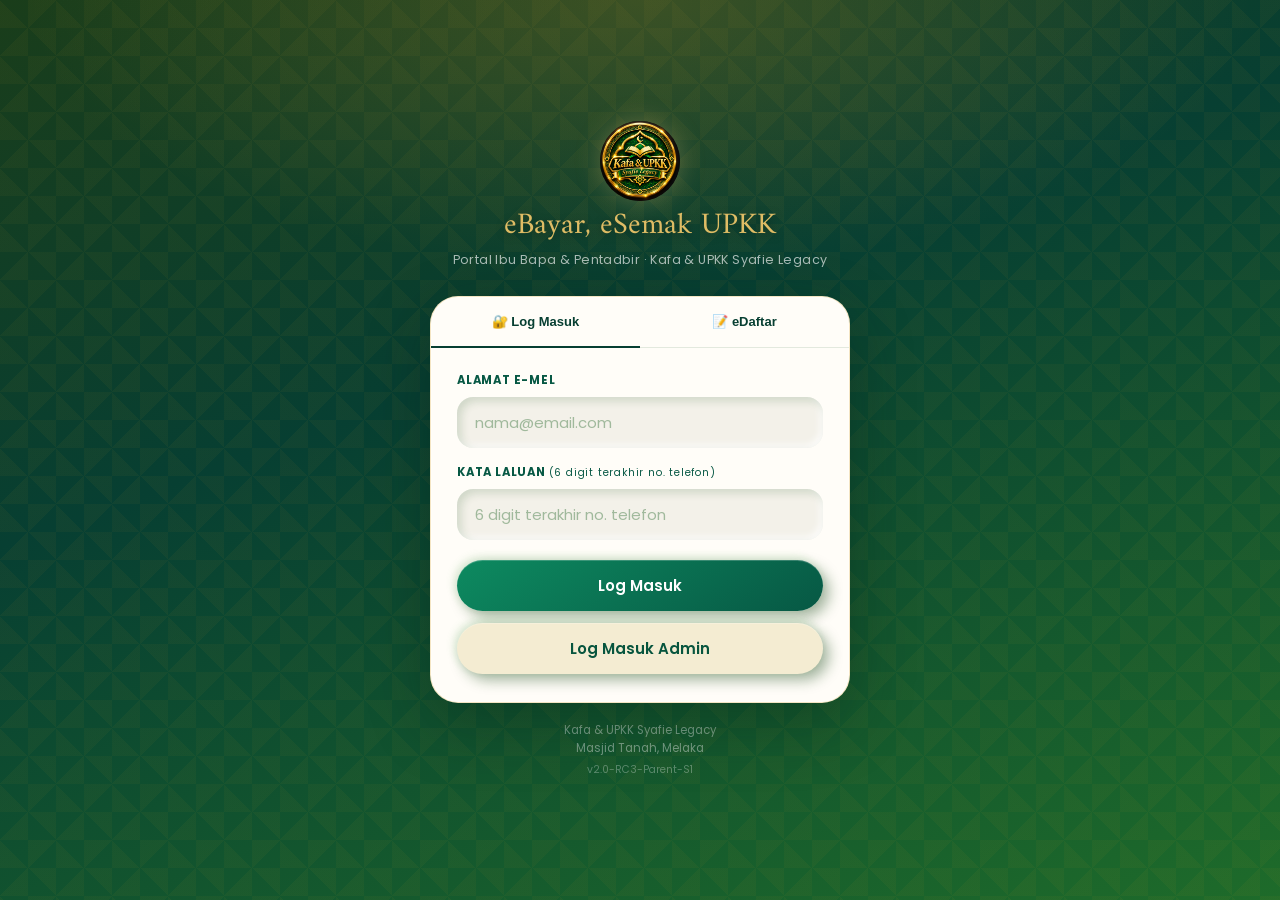
==== index.html @ 57818ea0 "fix(parent): show 2027 session option only for PIN-verified approved child Preserve re-auth after re" ====
<!DOCTYPE html>
<html lang="ms">
<head>
  <meta charset="UTF-8">
  <script>if(new URLSearchParams(location.search).get('v2')==='1'){location.replace('./v2-portal.html');}</script>
  <meta name="viewport" content="width=device-width, initial-scale=1.0, maximum-scale=1.0, user-scalable=no">
  <meta name="theme-color" content="#064E3B">
  <meta name="apple-mobile-web-app-title" content="UPKK SL">
  <meta name="apple-mobile-web-app-capable" content="yes">
  <meta name="apple-mobile-web-app-status-bar-style" content="black-translucent">
  <meta name="description" content="Sistem eBayar, eSemak UPKK — Kelas Bahasa Arab Kafa &amp; UPKK Syafie Legacy, Masjid Tanah, Melaka">
  <title>Kafa &amp; UPKK Syafie Legacy</title>
  <link rel="manifest" href="manifest.json">
  <!-- Native Admin 2027 integration staged CLOSED: config enabled=false; Legacy login unchanged. -->
  <script defer src="./admin-2027-config.js?v=20261116-g23-r2"></script>
  <script defer src="./admin-2027.js?v=20261117-admin-d6-1"></script>
  <!-- Parent Native 2027 staged CLOSED until versioned pilot GAS is verified. -->
  <script defer src="./parent-2027-config.js"></script>
  <script defer src="./parent-2027.js"></script>
  <script defer src="./parent-existing-2027-config.js?v=20261114-parent-v2"></script>
  <script defer src="./parent-existing-2027.js?v=20261117-parent-s1"></script>
  <link rel="preconnect" href="https://fonts.googleapis.com">
  <link rel="preconnect" href="https://fonts.gstatic.com" crossorigin>
  <link href="https://fonts.googleapis.com/css2?family=Amiri:ital,wght@0,400;0,700;1,400&family=Poppins:wght@300;400;500;600;700&display=swap" rel="stylesheet">

  <style>
    *, *::before, *::after { margin:0; padding:0; box-sizing:border-box; }

    :root {
      --g900: #1B5E20;
      --g800: #2E7D32;
      --g600: #43A047;
      --g400: #66BB6A;
      --g100: #C8E6C9;
      --g50 : #E8F5E9;
      --gd  : #F9A825;   /* gold */
      --gd2 : #F57F17;
      --gd3 : #FFD54F;
      --gd4 : #FFFDE7;
      --bg  : #e4ede4;
      --surf: #EEF6EE;
      --sd  : rgba(27,80,27,0.22);
      --sl  : rgba(255,255,255,0.85);
      --fa  : 'Amiri', serif;
      --fb  : 'Poppins', sans-serif;
    }

    body {
      font-family: var(--fb);
      background: var(--bg);
      color: var(--g900);
      min-height: 100vh;
      overflow-x: hidden;
      -webkit-font-smoothing: antialiased;
    }

    /* ═══════ PAGES ═══════ */
    .page { display:none; min-height:100vh; }
    .page.active { display:block; }

    /* ═══════ LOADING OVERLAY ═══════ */
    #loading {
      display:none; position:fixed; inset:0;
      background:rgba(238,246,238,0.88); backdrop-filter:blur(6px);
      z-index:300; align-items:center; justify-content:center;
      flex-direction:column; gap:16px;
    }
    #loading.show { display:flex; }
    .spin-ring {
      width:52px; height:52px;
      border:4px solid var(--g100); border-top-color:var(--g600);
      border-radius:50%; animation:spin .8s linear infinite;
    }
    @keyframes spin { to { transform:rotate(360deg); } }
    .spin-txt { font-size:14px; color:var(--g800); font-weight:500; }

    /* ═══════ TOAST ═══════ */
    #toast {
      position:fixed; bottom:28px; left:50%;
      transform:translateX(-50%) translateY(120px);
      background:var(--g900); color:#fff;
      padding:13px 24px; border-radius:50px;
      font-size:14px; font-weight:500;
      z-index:400; white-space:nowrap;
      max-width:90vw; text-align:center;
      transition:transform .35s cubic-bezier(.34,1.56,.64,1);
      box-shadow:0 8px 24px rgba(0,0,0,.25);
    }
    #toast.show { transform:translateX(-50%) translateY(0); }
    #toast.err  { background:#B71C1C; }
    #toast.ok   { background:#2E7D32; }

    /* ═══════ UPDATE PROMPT ═══════ */
    #update-prompt {
      position:fixed; right:16px; bottom:18px; width:min(360px, calc(100vw - 32px));
      background:#fff; color:var(--g900); border:1px solid rgba(27,94,32,.14);
      border-radius:16px; padding:16px; z-index:450;
      box-shadow:0 16px 40px rgba(0,0,0,.18);
      transform:translateY(24px); opacity:0; pointer-events:none;
      transition:opacity .22s ease, transform .22s ease;
    }
    #update-prompt.show { transform:translateY(0); opacity:1; pointer-events:auto; }
    .upd-title { font-size:15px; font-weight:800; margin-bottom:5px; }
    .upd-msg { font-size:12.5px; line-height:1.55; color:rgba(27,94,32,.7); }
    .upd-actions { display:flex; justify-content:flex-end; gap:8px; margin-top:13px; }
    .upd-btn {
      border:0; border-radius:999px; padding:9px 14px;
      font-family:var(--fb); font-size:12.5px; font-weight:700; cursor:pointer;
    }
    .upd-btn.primary { background:var(--g800); color:#fff; }
    .upd-btn.secondary { background:var(--g50); color:var(--g800); }
    .app-version { display:inline-block; margin-top:4px; font-size:10.5px; opacity:.72; }
    .adm-version { color:rgba(255,255,255,.58); font-size:10.5px; font-weight:600; }
    @media(max-width:420px){
      #update-prompt { left:12px; right:12px; bottom:12px; width:auto; }
      .upd-actions { flex-direction:column-reverse; }
      .upd-btn { width:100%; }
    }

    /* ═══════ SHARED COMPONENTS ═══════ */
    .clay {
      background:var(--surf);
      border-radius:24px;
      box-shadow:8px 8px 18px var(--sd), -5px -5px 12px var(--sl);
    }

    .btn {
      display:inline-flex; align-items:center; justify-content:center; gap:8px;
      padding:14px 26px; border:none; border-radius:50px;
      font-family:var(--fb); font-size:15px; font-weight:600;
      cursor:pointer; transition:all .2s; text-decoration:none;
      -webkit-tap-highlight-color:transparent;
    }
    .btn:disabled { opacity:.6; cursor:not-allowed; }

    .btn-green {
      width:100%;
      background:linear-gradient(145deg, var(--g600), var(--g800));
      color:#fff;
      box-shadow:6px 6px 14px rgba(20,70,20,.4), -3px -3px 8px rgba(90,170,90,.2),
                 inset 0 1px 0 rgba(255,255,255,.2);
      margin-top:4px;
    }
    .btn-green:hover:not(:disabled) {
      background:linear-gradient(145deg, var(--g400), var(--g600));
      box-shadow:8px 8px 20px rgba(20,70,20,.4), -3px -3px 10px rgba(90,170,90,.3);
    }
    .btn-green:active:not(:disabled) {
      box-shadow:3px 3px 8px rgba(20,70,20,.4), inset 2px 2px 5px rgba(0,0,0,.15);
    }

    .btn-cancel {
      background:var(--bg); color:var(--g800); border:none;
      border-radius:50px; padding:14px 20px;
      font-family:var(--fb); font-size:14px; font-weight:600;
      cursor:pointer;
      box-shadow:5px 5px 10px var(--sd), -3px -3px 7px var(--sl);
    }

    .form-lbl {
      display:block; font-size:11.5px; font-weight:700;
      color:var(--g800); margin-bottom:8px;
      letter-spacing:.8px; text-transform:uppercase;
    }
    .form-inp {
      width:100%; padding:14px 18px; border:none; border-radius:16px;
      background:var(--bg); font-family:var(--fb); font-size:15px;
      color:var(--g900); outline:none; transition:box-shadow .2s;
      box-shadow:inset 4px 4px 9px rgba(27,80,27,.16),
                 inset -3px -3px 7px rgba(255,255,255,.8);
    }
    .form-inp:focus {
      box-shadow:inset 4px 4px 9px rgba(27,80,27,.2),
                 inset -3px -3px 7px rgba(255,255,255,.9),
                 0 0 0 3px rgba(67,160,71,.25);
    }
    .form-inp::placeholder { color:rgba(27,94,32,.38); }

    .form-sel {
      width:100%; padding:14px 48px 14px 18px; border:none; border-radius:16px;
      background:var(--bg); font-family:var(--fb); font-size:15px;
      color:var(--g900); outline:none; cursor:pointer; appearance:none;
      box-shadow:inset 4px 4px 9px rgba(27,80,27,.16),
                 inset -3px -3px 7px rgba(255,255,255,.8);
      background-image:url("data:image/svg+xml,%3Csvg xmlns='http://www.w3.org/2000/svg' width='20' height='20' viewBox='0 0 24 24' fill='none' stroke='%232E7D32' stroke-width='2.5'%3E%3Cpath d='M6 9l6 6 6-6'/%3E%3C/svg%3E");
      background-repeat:no-repeat; background-position:right 16px center;
    }

    .form-hint { font-size:11px; color:rgba(27,94,32,.5); margin-top:5px; padding-left:4px; }

    .err-box {
      background:#FFEBEE; color:#B71C1C; border-radius:12px;
      padding:11px 15px; font-size:13px; margin-top:10px;
      border-left:4px solid #EF9A9A; display:none;
    }
    .err-box.show { display:block; }
    .ok-box {
      background:#E8F5E9; color:var(--g900); border-radius:12px;
      padding:11px 15px; font-size:13px; margin-top:10px;
      border-left:4px solid var(--g400); display:none;
    }
    .ok-box.show { display:block; }

    .mini-spin {
      display:inline-block; width:16px; height:16px;
      border:2px solid rgba(255,255,255,.4); border-top-color:#fff;
      border-radius:50%; animation:spin .8s linear infinite;
    }

    .num-roll {
      display:inline-block;
      min-width:1ch;
      font-variant-numeric: tabular-nums;
      transition:transform .18s ease, opacity .18s ease;
    }
    .num-roll.is-rolling {
      transform:translateY(-1px) scale(1.035);
    }

    @media (prefers-reduced-motion: reduce) {
      .num-roll { transition:none; }
      .num-roll.is-rolling { transform:none; }
    }

    /* ═══════ LOGIN ═══════ */
    #page-login {
      background:linear-gradient(160deg, #1a3d1a 0%, var(--g900) 40%, #1e6b2a 100%);
      display:flex; flex-direction:column; align-items:center;
      justify-content:center; min-height:100vh; padding:24px 20px;
      position:relative; overflow:hidden;
    }

    /* Islamic geometric overlay */
    #page-login::before {
      content:''; position:absolute; inset:0; pointer-events:none;
      background-image:
        repeating-conic-gradient(from 0deg at 50% 50%,
          rgba(249,168,37,.04) 0deg 45deg, transparent 45deg 90deg);
      background-size:56px 56px;
    }
    #page-login::after {
      content:''; position:absolute; inset:0; pointer-events:none;
      background:radial-gradient(ellipse 80% 50% at 50% 0%,
        rgba(249,168,37,.18) 0%, transparent 60%);
    }

    .login-wrap { position:relative; z-index:1; width:100%; max-width:420px; }

    .login-head { text-align:center; margin-bottom:26px; }

    .star-svg { width:88px; height:88px; margin:0 auto 14px;
      filter:drop-shadow(0 4px 14px rgba(249,168,37,.55)); display:block; }

    .login-title {
      font-family:var(--fa); font-size:30px; color:var(--gd3);
      text-shadow:0 2px 10px rgba(0,0,0,.35); line-height:1.2;
    }
    .login-sub {
      font-size:12.5px; color:rgba(255,255,255,.65);
      margin-top:6px; letter-spacing:.4px;
    }

    .login-card {
      background:var(--surf); border-radius:28px; padding:0 0 28px;
      box-shadow:0 24px 64px rgba(0,0,0,.32), 0 8px 20px rgba(0,0,0,.18),
                 inset 0 1px 0 rgba(255,255,255,.6);
      overflow:hidden;
    }
    /* Tab bar dalam login card */
    .lc-tabs {
      display:flex; border-bottom:1.5px solid rgba(27,94,32,.12);
    }
    .lc-tab {
      flex:1; padding:17px 0; text-align:center; font-size:13px; font-weight:600;
      color:var(--g500); cursor:pointer; background:transparent; border:none;
      border-bottom:2.5px solid transparent; margin-bottom:-1.5px;
      transition:color .18s, border-color .18s;
    }
    .lc-tab.active { color:var(--g900); border-bottom-color:var(--g700); }
    .lc-pane { display:none; padding:24px 26px 0; }
    .lc-pane.active { display:block; }
    /* eDaftar content */
    .edaftar-ttl {
      font-size:15px; font-weight:700; color:var(--g900);
      text-align:center; margin-bottom:18px; line-height:1.4;
    }
    .btn-edaftar {
      display:block; padding:15px 22px; border-radius:14px; font-size:14px;
      font-weight:700; color:#fff; text-decoration:none; text-align:center;
      background:linear-gradient(135deg, #2e7d32, #1b5e20);
      box-shadow:0 4px 16px rgba(0,0,0,.25), inset 0 1px 0 rgba(255,255,255,.15);
      transition:opacity .15s, transform .1s;
    }
    .btn-edaftar:active { opacity:.85; transform:scale(.97); }
    .edaftar-warn {
      margin-top:14px; font-size:11.5px; line-height:1.6;
      color:#e65100; background:rgba(255,152,0,.07);
      border:1px solid rgba(255,152,0,.22); border-radius:10px;
      padding:10px 13px;
    }
    .fg { margin-bottom:16px; }

    .login-foot {
      text-align:center; color:rgba(255,255,255,.42);
      font-size:11.5px; margin-top:18px; line-height:1.6;
    }

    /* ═══════ DASHBOARD ═══════ */
    #page-dashboard { background:var(--bg); }

    .dash-hdr {
      background:linear-gradient(140deg, #123f22, var(--g900) 62%, #276749);
      padding:14px 16px 24px; position:relative; overflow:hidden;
      border-radius:0 0 22px 22px;
      box-shadow:0 12px 28px rgba(27,94,32,.16);
    }
    .dash-hdr::before {
      content:''; position:absolute; inset:0; pointer-events:none;
      background-image:repeating-conic-gradient(from 0deg at 50% 50%,
        rgba(249,168,37,.04) 0deg 45deg, transparent 45deg 90deg);
      background-size:50px 50px;
    }
    .dash-hdr::after {
      content:''; position:absolute; inset:0; pointer-events:none;
      background:radial-gradient(ellipse 80% 40% at 50% 0%,
        rgba(249,168,37,.14) 0%, transparent 65%);
    }

    .hdr-top {
      position:relative; z-index:1;
      display:flex; align-items:center; justify-content:space-between;
      margin-bottom:12px;
    }
    .hdr-brand { display:flex; align-items:center; gap:10px; }
    .hdr-logo { width:42px; height:42px; border-radius:50%; object-fit:cover; flex-shrink:0; }
    .hdr-title {
      font-family:var(--fa); font-size:18px; color:var(--gd3);
      text-shadow:0 2px 6px rgba(0,0,0,.2); line-height:1;
    }
    .btn-out {
      background:rgba(255,255,255,.14); color:#fff;
      border:1px solid rgba(255,255,255,.28); border-radius:999px;
      padding:8px 14px; font-size:12px; cursor:pointer;
      font-family:var(--fb); font-weight:500;
      backdrop-filter:blur(8px); transition:background .2s;
    }
    .btn-out:hover { background:rgba(255,255,255,.24); }
    .btn-refresh {
      display:flex; align-items:center; gap:6px;
      background:#e8f5e9; color:#2e7d32; border:1px solid #a5d6a7;
      border-radius:50px; padding:7px 16px; font-size:13px;
      cursor:pointer; font-family:var(--fb); font-weight:500;
      transition:background .2s; margin-left:auto;
    }
    .btn-refresh:hover { background:#c8e6c9; }
    .btn-refresh.loading { opacity:.6; pointer-events:none; }

    .hdr-welcome { position:relative; z-index:1; }
    .hdr-greet { font-size:12px; color:rgba(255,255,255,.72); margin-bottom:2px; }
    .hdr-name { font-family:var(--fb); font-size:20px; color:#fff; font-weight:700; line-height:1.25; white-space:normal; word-break:break-word; overflow:visible; }

    .dash-body { padding:14px 14px 34px; max-width:580px; margin-left:auto; margin-right:auto; }

    /* Anak selector */
    .anak-selector { display:none; gap:8px; overflow-x:auto; padding:12px 15px 4px;
      scrollbar-width:none; }
    .anak-selector::-webkit-scrollbar { display:none; }
    .anak-pill { flex-shrink:0; padding:8px 18px; border-radius:20px; font-size:12.5px;
      font-weight:600; background:rgba(27,94,32,.08); color:var(--g800); cursor:pointer;
      border:1.5px solid rgba(27,94,32,.15); transition:.15s; white-space:nowrap; }
    .anak-pill.active { background:var(--g800); color:#fff; border-color:var(--g800); }
    .anak-pill small {
      display:block; margin-top:2px; font-size:9.5px; font-weight:700;
      color:rgba(27,94,32,.55);
    }
    .anak-pill.active small { color:rgba(255,255,255,.75); }

    /* Student card */
    .stu-card {
      display:flex; align-items:center; gap:13px;
      padding:14px 16px; margin-bottom:12px;
      height:auto !important; min-height:auto !important;
      background:#F8FCF8; border-radius:16px;
      border:1px solid rgba(27,94,32,.1);
      box-shadow:0 8px 20px rgba(27,94,32,.09);
    }
    .stu-av {
      width:44px; height:44px; flex-shrink:0; border-radius:14px;
      background:#E8F5E9;
      display:flex; align-items:center; justify-content:center;
      overflow:hidden;
      box-shadow:none;
    }
    .stu-lbl { font-size:10.5px; font-weight:700; color:var(--g600);
      letter-spacing:.7px; text-transform:uppercase; margin-bottom:2px; }
    .stu-name { font-size:15px; font-weight:800; color:var(--g900); line-height:1.35; }
    .stu-sub { font-size:12px; color:rgba(27,94,32,.55); margin-top:2px; }
    .stu-date {
      display:inline-flex; align-items:center; gap:5px;
      margin-top:7px; padding:5px 9px; border-radius:999px;
      background:#E8F5E9; color:var(--g800);
      font-size:11px; font-weight:700;
    }

    /* Action buttons */
    .act-row { display:grid; grid-template-columns:1fr 1fr; gap:10px; margin-bottom:12px; }
    .act-btn {
      background:#fff; border:1px solid rgba(27,94,32,.1); border-radius:14px;
      min-height:72px; padding:12px 10px; cursor:pointer; font-family:var(--fb);
      display:grid; grid-template-columns:auto 1fr; grid-template-rows:auto auto;
      align-items:center; column-gap:9px; row-gap:1px; text-align:left;
      box-shadow:0 8px 18px rgba(27,94,32,.08);
      transition:all .2s; text-decoration:none;
      -webkit-tap-highlight-color:transparent;
    }
    .act-btn:active { transform:scale(.98); box-shadow:0 4px 12px rgba(27,94,32,.08); }
    .act-btn.gold { background:#FFFBEA; border-color:rgba(249,168,37,.28); }
    .act-btn.gre  { background:#F3FBF4; border-color:rgba(67,160,71,.2); }
    .act-ico {
      grid-row:1/3; width:34px; height:34px; border-radius:12px;
      display:flex; align-items:center; justify-content:center;
      background:rgba(27,94,32,.08); font-size:18px;
    }
    .act-lbl { font-size:13px; font-weight:800; color:var(--g900); line-height:1.2; }
    .act-desc { font-size:10.5px; color:rgba(27,94,32,.55); line-height:1.25; }

    .dash-summary {
      display:grid; grid-template-columns:repeat(3,1fr); gap:8px;
      margin:0 0 14px;
    }
    .sum-pill {
      background:#fff; border:1px solid rgba(27,94,32,.1); border-radius:14px;
      padding:10px 8px; text-align:center; box-shadow:0 6px 14px rgba(27,94,32,.06);
    }
    .sum-val { font-size:17px; font-weight:900; color:var(--g900); line-height:1; }
    .sum-lbl { margin-top:4px; font-size:10px; font-weight:700; color:rgba(27,94,32,.55); text-transform:uppercase; letter-spacing:.3px; }

    /* Section title */
    .sec-ttl {
      font-size:13px; font-weight:700; color:var(--g800);
      letter-spacing:.5px; text-transform:uppercase;
      margin-bottom:13px; padding-left:2px;
      display:flex; align-items:center; gap:8px;
    }
    .sec-ttl::before {
      content:''; display:block; width:4px; height:18px;
      background:linear-gradient(to bottom, var(--gd), var(--gd2)); border-radius:2px;
    }

    /* Yuran grid */
    .yg { display:grid; grid-template-columns:repeat(3,1fr); gap:9px; margin-bottom:14px; }
    @media(min-width:380px){ .yg { grid-template-columns:repeat(4,1fr); } }

    .yc {
      background:#fff; border-radius:14px; padding:10px 6px;
      text-align:center; cursor:pointer; transition:all .2s;
      border:1px solid rgba(27,94,32,.09);
      box-shadow:0 6px 14px rgba(27,94,32,.07);
      -webkit-tap-highlight-color:transparent;
    }
    .yc:active { transform:scale(.98); box-shadow:0 3px 10px rgba(27,94,32,.08); }
    .yc.ok  { border-top:3px solid var(--g400); }
    .yc.tgu { border-top:3px solid var(--gd); }
    .yc.blm { border-top:3px solid #B0BEC5; }

    .ym { font-size:11px; font-weight:700; color:var(--g800); margin-bottom:6px; }

    .ybadge {
      display:inline-block; padding:2.5px 7px; border-radius:20px;
      font-size:8.5px; font-weight:800; letter-spacing:.4px;
    }
    .b-ok  { background:linear-gradient(135deg,var(--g600),var(--g900)); color:#fff; }
    .b-tgu { background:linear-gradient(135deg,#FFB300,#E65100); color:#fff; }
    .b-blm { background:linear-gradient(135deg,#90A4AE,#546E7A); color:#fff; }
    .b-na  { background:linear-gradient(135deg,#BDBDBD,#9E9E9E); color:#fff; }
    .yc.na { border-top:3px solid #E0E0E0; opacity:0.45; cursor:default; pointer-events:none; }

    .yamnt { font-size:11.5px; font-weight:700; color:var(--g800); margin-top:5px; }

    /* Info banner */
    .info-band {
      background:#FFFBEA; border-radius:14px; padding:12px 14px;
      border-left:4px solid var(--gd); margin-bottom:16px;
      font-size:12.5px; color:#5D4037; line-height:1.5;
    }

    /* Legend */
    .legend { display:flex; gap:14px; flex-wrap:wrap; margin-bottom:22px; }
    .leg-item { display:flex; align-items:center; gap:6px; font-size:11.5px; color:var(--g800); }

    .dash-foot { text-align:center; font-size:11.5px; color:rgba(27,94,32,.45); line-height:1.7; padding:10px; }

    /* ═══════ MODAL ═══════ */
    .modal-ov {
      display:none; position:fixed; inset:0;
      background:rgba(0,0,0,.55); backdrop-filter:blur(5px);
      z-index:200; align-items:flex-end; justify-content:center;
    }
    .modal-ov.show { display:flex; }
    @media(min-width:500px){ .modal-ov { align-items:center; } }

    .modal-sh {
      background:var(--surf); border-radius:28px 28px 0 0;
      width:100%; max-width:500px; max-height:92vh; overflow-y:auto;
      padding:26px 22px 44px;
      box-shadow:0 -20px 60px rgba(0,0,0,.18);
      animation:slideUp .3s ease;
    }
    @media(min-width:500px){
      .modal-sh { border-radius:28px; margin:16px; animation:scaleIn .28s ease; }
    }
    @keyframes slideUp { from{transform:translateY(100%)} to{transform:translateY(0)} }
    @keyframes scaleIn { from{transform:scale(.93);opacity:0} to{transform:scale(1);opacity:1} }

    .modal-handle { width:40px; height:4px; background:rgba(27,94,32,.18);
      border-radius:2px; margin:0 auto 20px; }
    .modal-ttl { font-size:20px; font-weight:700; color:var(--g900); margin-bottom:5px; }
    .modal-sub { font-size:13px; color:rgba(27,94,32,.55); margin-bottom:22px; }

    .modal-acts { display:grid; grid-template-columns:1fr 2fr; gap:11px; margin-top:22px; }


    /* ═══════ MODAL YURAN DETAIL ═══════ */
    .my-header {
      display:flex; justify-content:flex-end; margin-bottom:4px;
    }
    .modal-close {
      background:var(--bg); border:none; cursor:pointer;
      font-size:16px; color:var(--g800); width:34px; height:34px;
      border-radius:50%; display:flex; align-items:center; justify-content:center;
      box-shadow:2px 2px 6px var(--sd), -1px -1px 4px var(--sl);
    }
    .my-badge {
      display:inline-block; padding:5px 14px; border-radius:20px;
      font-size:10.5px; font-weight:800; letter-spacing:.5px;
      margin-bottom:10px;
    }
    .my-badge.my-ok  { background:#E8F5E9; color:#2E7D32; }
    .my-badge.my-tgu { background:#FFF8E1; color:#E65100; }
    .my-badge.my-blm { background:#ECEFF1; color:#546E7A; }
    .my-badge.my-na  { background:#F5F5F5; color:#9E9E9E; }
    .my-ttl {
      font-size:22px; font-weight:700; color:var(--g900);
      margin-bottom:18px; line-height:1.2;
    }
    .my-rows {
      background:var(--bg); border-radius:16px;
      padding:4px 0; margin-bottom:18px;
      box-shadow:inset 2px 2px 6px var(--sd);
    }
    .my-row {
      display:flex; justify-content:space-between; align-items:center;
      padding:12px 16px; font-size:13.5px;
    }
    .my-row + .my-row { border-top:1px solid rgba(27,94,32,.08); }
    .my-row span { color:rgba(27,94,32,.55); }
    .my-row strong { color:var(--g900); font-weight:600; }
    .my-info {
      font-size:13px; line-height:1.55; border-radius:14px;
      padding:13px 16px; margin-bottom:18px;
      background:var(--bg); color:var(--g800);
    }
    .my-info.tgu {
      background:#FFF8E1; color:#7B4F00;
      border-left:4px solid var(--gd);
    }
    .my-info.blm {
      background:#ECEFF1; color:#37474F;
      border-left:4px solid #B0BEC5;
    }

    /* ═══════ ADMIN ═══════ */
    #page-admin { background:var(--bg); }
    .adm-hdr {
      background:linear-gradient(140deg, #0d2b0d, #1a3d1a 60%, #1b5e20);
      padding:14px 16px 24px; position:relative; overflow:hidden;
      border-radius:0 0 22px 22px;
      box-shadow:0 12px 28px rgba(13,43,13,.18);
    }
    .adm-hdr::before {
      content:''; position:absolute; inset:0; pointer-events:none;
      background-image:repeating-conic-gradient(from 0deg at 50% 50%,
        rgba(249,168,37,.04) 0deg 45deg, transparent 45deg 90deg);
      background-size:50px 50px;
    }
    .adm-role-badge {
      display:inline-block; background:rgba(249,168,37,.22); color:var(--gd3);
      border:1px solid rgba(249,168,37,.4); border-radius:20px;
      padding:3px 12px; font-size:11px; font-weight:700; letter-spacing:.6px;
      margin-bottom:5px;
    }
    .adm-tab-bar {
      position:sticky; top:0; z-index:50;
      display:flex; background:rgba(13,43,13,.97);
      backdrop-filter:blur(10px); border-bottom:1px solid rgba(255,255,255,.08);
      padding:0 12px; overflow-x:auto; scrollbar-width:none;
    }
    .adm-tab-bar::-webkit-scrollbar { display:none; }
    .adm-tab {
      flex:1 0 auto; min-width:max-content; padding:13px 12px 11px; text-align:center;
      font-size:13px; font-weight:600; color:rgba(255,255,255,.55);
      cursor:pointer; border-bottom:3px solid transparent;
      transition:color .2s, border-color .2s; user-select:none;
    }
    .adm-tab.active { color:#fff; border-bottom-color:#69f0ae; }
    .adm-tab-content { display:none; }
    .adm-tab-content.active { display:block; }
    .adm-body { padding:14px 14px 34px; max-width:580px; margin:0 auto; }
    .adm-sec { margin-bottom:18px; }
    .adm-sec-ttl {
      display:flex; align-items:center; gap:8px;
      font-size:12px; font-weight:700; color:var(--g800);
      letter-spacing:.6px; text-transform:uppercase;
      margin-bottom:12px; padding-left:10px;
      border-left:3px solid var(--g900);
    }

    .adm-stats { display:grid; grid-template-columns:1fr 1fr; gap:9px; margin-bottom:12px; }
    .adm-stat {
      background:#fff; border-radius:14px; padding:12px 12px;
      box-shadow:0 8px 18px rgba(27,94,32,.08);
      border-left:4px solid var(--g300);
    }
    .adm-stat.ok  { border-left-color:var(--g600); }
    .adm-stat.blm { border-left-color:#90A4AE; }
    .adm-stat.tgu { border-left-color:#FFB300; }
    .adm-stat.rm  { border-left-color:var(--gd); }
    .adm-stat-val { font-size:22px; font-weight:900; color:var(--g900); line-height:1.05; }
    .adm-stat-lbl { font-size:10px; font-weight:700; color:var(--g600); margin-top:4px; text-transform:uppercase; letter-spacing:.3px; }

    .adm-action-panel {
      background:linear-gradient(135deg,#0f172a,#1e293b 56%,#164e63);
      border-radius:16px;
      box-shadow:0 12px 26px rgba(15,23,42,.16);
      color:#fff;
      margin:0 0 14px;
      padding:14px;
    }
    .adm-action-head {
      display:flex;
      justify-content:space-between;
      gap:12px;
      margin-bottom:10px;
    }
    .adm-action-kicker {
      color:#93c5fd;
      font-size:11px;
      font-weight:900;
      letter-spacing:0;
      text-transform:uppercase;
    }
    .adm-action-title {
      font-size:18px;
      font-weight:900;
      line-height:1.15;
      margin-top:4px;
    }
    .adm-action-sub {
      color:#cbd5e1;
      font-size:11.5px;
      line-height:1.35;
      margin-top:5px;
    }
    .adm-action-grid {
      display:grid;
      gap:8px;
      grid-template-columns:repeat(3,1fr);
    }
    .adm-action-card {
      background:rgba(255,255,255,.1);
      border:1px solid rgba(255,255,255,.16);
      border-radius:12px;
      color:#fff;
      cursor:pointer;
      font:inherit;
      min-height:76px;
      padding:10px 8px;
      text-align:left;
      transition:background .15s ease, transform .15s ease;
      width:100%;
    }
    .adm-action-card:hover { background:rgba(255,255,255,.16); transform:translateY(-1px); }
    .adm-action-card:active { transform:translateY(0); }
    .adm-action-card.danger { border-color:rgba(248,113,113,.45); }
    .adm-action-card.warn { border-color:rgba(251,191,36,.45); }
    .adm-action-card.info { border-color:rgba(56,189,248,.45); }
    .adm-action-val {
      font-size:22px;
      font-weight:900;
      line-height:1;
    }
    .adm-action-lbl {
      color:#e2e8f0;
      font-size:10px;
      font-weight:800;
      line-height:1.25;
      margin-top:5px;
    }
    .adm-action-btnrow {
      display:flex;
      flex-wrap:wrap;
      gap:8px;
      margin-top:10px;
    }
    .adm-mini-btn {
      background:#fff;
      border:0;
      border-radius:999px;
      color:#0f172a;
      cursor:pointer;
      font-size:12px;
      font-weight:900;
      padding:9px 12px;
    }
    .adm-mini-btn:hover { background:#e0f2fe; }

    .adm-bulan-grid { display:grid; grid-template-columns:repeat(2,1fr); gap:9px; }
    @media(min-width:460px){ .adm-bulan-grid { grid-template-columns:repeat(3,1fr); } }
    .adm-bc {
      background:#fff; border:1px solid rgba(27,94,32,.1); border-top:3px solid var(--g400); border-radius:14px;
      color:inherit; cursor:pointer; font:inherit; min-height:124px; padding:10px;
      text-align:left; width:100%;
      box-shadow:0 7px 16px rgba(27,94,32,.08);
      transition:transform .15s ease, box-shadow .15s ease;
    }
    .adm-bc:hover { box-shadow:0 8px 20px rgba(37,99,235,.12); transform:translateY(-1px); }
    .adm-bc:active { transform:translateY(0); }
    .adm-bc-top {
      align-items:center;
      display:flex;
      gap:8px;
      justify-content:space-between;
      margin-bottom:8px;
    }
    .adm-bc-m   { font-size:11px; font-weight:900; color:var(--g800); margin-bottom:0; text-transform:uppercase; }
    .adm-bc-pct {
      background:#E3F2FD;
      border-radius:999px;
      color:#1565C0;
      font-size:10px;
      font-weight:900;
      padding:3px 6px;
      white-space:nowrap;
    }
    .adm-bc-counts {
      display:grid;
      gap:7px;
      grid-template-columns:1fr 1fr;
      margin-bottom:8px;
    }
    .adm-bc-count {
      background:rgba(46,125,50,.06);
      border-radius:10px;
      padding:7px;
    }
    .adm-bc-lbl {
      color:var(--g600);
      font-size:9px;
      font-weight:900;
      text-transform:uppercase;
    }
    .adm-bc-val {
      color:var(--g900);
      font-size:16px;
      font-weight:900;
      line-height:1.1;
      margin-top:2px;
    }
    .adm-bc-meta {
      color:var(--g600);
      font-size:8.5px;
      font-weight:700;
      line-height:1.15;
      margin-top:3px;
      min-height:10px;
      overflow-wrap:anywhere;
    }
    .adm-progress {
      background:#E0E0E0;
      border-radius:999px;
      height:7px;
      margin:8px 0 7px;
      overflow:hidden;
    }
    .adm-progress-bar {
      background:linear-gradient(90deg,var(--g600),#1976D2);
      border-radius:999px;
      height:100%;
      min-width:2px;
    }
    .adm-bc-ok  { font-size:13px; font-weight:800; color:var(--g800); }
    .adm-bc-tgu { font-size:9.5px; color:#E65100; }
    .adm-bc-rm  { font-size:9.5px; color:var(--g600); margin-top:2px; }
    .adm-bc-money-meta {
      color:#607D8B;
      font-size:8px;
      font-weight:700;
      line-height:1.15;
      margin-top:2px;
      min-height:9px;
      overflow-wrap:anywhere;
    }

    .adm-filters { display:flex; gap:8px; flex-wrap:wrap; margin-bottom:12px; }
    .adm-sel {
      flex:1; min-width:90px; padding:9px 10px; border-radius:12px;
      border:1px solid var(--g200); background:var(--surf);
      font-family:var(--fb); font-size:13px; color:var(--g900);
      box-shadow:inset 1px 1px 3px var(--sd);
    }
    .adm-inp {
      flex:2; min-width:130px; padding:9px 12px; border-radius:12px;
      border:1px solid var(--g200); background:var(--surf);
      font-family:var(--fb); font-size:13px; color:var(--g900);
      box-shadow:inset 1px 1px 3px var(--sd);
    }
    .adm-sel:focus,.adm-inp:focus { outline:none; border-color:var(--g400); }

    .adm-rekod-list { display:flex; flex-direction:column; gap:8px; }
    .adm-rekod-item {
      background:var(--surf); border-radius:14px; padding:12px 14px;
      box-shadow:2px 2px 8px var(--sd), -1px -1px 4px var(--sl);
      border-left:3px solid var(--g300);
    }
    .adm-rekod-item.ok  { border-left-color:var(--g600); }
    .adm-rekod-item.tgu { border-left-color:#FFB300; }
    .adm-rekod-item.blm { border-left-color:#90A4AE; }
    .adm-rekod-top  { display:flex; justify-content:space-between; align-items:flex-start; margin-bottom:3px; }
    .adm-rekod-nama { font-size:13px; font-weight:700; color:var(--g900); }
    .adm-rekod-meta { font-size:11px; color:var(--g600); line-height:1.5; }
    .adm-rekod-empty { text-align:center; padding:30px; color:rgba(27,94,32,.4); font-size:13px; }

    .adm-murid-tools {
      display:grid; grid-template-columns:1fr auto; gap:8px; margin-bottom:12px;
    }
    .adm-murid-count {
      align-self:center; color:var(--g600); font-size:11px; font-weight:800;
      text-align:right; white-space:nowrap;
    }
    .adm-daftar-list { display:flex; flex-direction:column; gap:8px; }
    .adm-daftar-item {
      background:#fff; border:1px solid rgba(27,94,32,.1); border-left:4px solid var(--g400);
      border-radius:14px; padding:12px 13px; box-shadow:0 7px 16px rgba(27,94,32,.07);
    }
    .adm-daftar-top { display:flex; justify-content:space-between; align-items:flex-start; gap:10px; }
    .adm-daftar-nama { color:var(--g900); font-size:13px; font-weight:800; line-height:1.35; }
    .adm-daftar-date {
      background:#E8F5E9; color:var(--g800); border-radius:999px;
      flex-shrink:0; font-size:10px; font-weight:900; padding:4px 8px;
    }
    .adm-daftar-meta { color:rgba(27,94,32,.62); font-size:11px; line-height:1.5; margin-top:5px; }
    .adm-daftar-status {
      display:inline-flex; margin-top:7px; padding:3px 8px; border-radius:999px;
      background:#EEF6EE; color:var(--g800); font-size:10px; font-weight:900;
    }

    .adm-sync-box {
      background:var(--surf); border-radius:18px; padding:18px;
      box-shadow:0 4px 18px rgba(0,0,0,.1), inset 0 1px 0 rgba(255,255,255,.7);
    }
    .adm-sync-info { font-size:12.5px; color:var(--g700); line-height:1.6; margin-bottom:12px; }
    .sync-ok-msg { color:var(--g700); font-size:13px; font-weight:600; margin:10px 0 8px; }
    .sync-err-msg { color:#c62828; font-size:13px; font-weight:600; margin:10px 0 8px; }
    .sync-table { width:100%; border-collapse:collapse; font-size:12.5px; margin-top:2px; }
    .sync-table th { text-align:left; color:var(--g700); font-weight:600; padding:7px 10px;
      border-bottom:2px solid rgba(27,94,32,.15); }
    .sync-table td { padding:6px 10px; border-bottom:1px solid rgba(27,94,32,.07); color:var(--g900); }
    .sync-table tr:last-child td { border-bottom:none; }
    .sync-table td:last-child { font-weight:600; color:var(--g800); text-align:right; }
    .sync-table th:last-child { text-align:right; }
    .adm-sync-warn {
      font-size:11.5px; color:#BF360C; background:rgba(191,54,12,.07);
      border-radius:10px; padding:10px 12px; margin-bottom:14px;
      border-left:3px solid #E64A19;
    }
    .sync-modal-head { display:flex; align-items:flex-start; justify-content:space-between; gap:12px; margin-bottom:14px; }
    .sync-modal-kicker {
      color:var(--g600); font-size:10px; font-weight:900; letter-spacing:.4px;
      text-transform:uppercase; margin-bottom:5px;
    }
    .sync-modal-title { color:var(--g900); font-size:21px; font-weight:900; line-height:1.16; }
    .sync-modal-sub { color:rgba(27,94,32,.62); font-size:12.5px; line-height:1.45; margin-top:6px; }
    .sync-summary {
      display:grid; grid-template-columns:repeat(3,1fr); gap:8px; margin:14px 0;
    }
    .sync-summary-card {
      background:var(--bg); border-radius:14px; padding:10px;
      box-shadow:inset 2px 2px 6px var(--sd), inset -1px -1px 3px var(--sl);
    }
    .sync-summary-val { color:var(--g900); font-size:18px; font-weight:900; line-height:1; }
    .sync-summary-lbl { color:var(--g600); font-size:9px; font-weight:900; text-transform:uppercase; margin-top:5px; }
    .sync-month-grid {
      display:grid; grid-template-columns:repeat(3,1fr); gap:8px; margin:14px 0;
    }
    .sync-month-card {
      border:1px solid rgba(27,94,32,.12); border-radius:14px; background:#fff;
      padding:10px 8px; text-align:left; cursor:pointer; min-height:58px;
      box-shadow:0 7px 16px rgba(27,94,32,.07);
    }
    .sync-month-card.active { border-color:var(--g600); box-shadow:0 0 0 2px rgba(46,125,50,.14), 0 8px 18px rgba(27,94,32,.12); }
    .sync-month-card.warn { border-color:#FFB300; background:#FFF8E1; }
    .sync-month-name { color:var(--g900); font-size:11px; font-weight:900; text-transform:uppercase; }
    .sync-month-count { color:var(--g700); font-size:18px; font-weight:900; margin-top:4px; }
    .sync-name-panel {
      background:var(--bg); border-radius:16px; padding:13px;
      box-shadow:inset 2px 2px 6px var(--sd);
    }
    .sync-name-title {
      display:flex; justify-content:space-between; gap:10px; align-items:center;
      color:var(--g900); font-size:13px; font-weight:900; margin-bottom:9px;
    }
    .sync-name-list { max-height:34vh; overflow-y:auto; display:flex; flex-direction:column; gap:6px; }
    .sync-name-item {
      background:#fff; border:1px solid rgba(27,94,32,.08); border-radius:10px;
      color:var(--g900); font-size:12px; font-weight:700; line-height:1.35; padding:8px 10px;
    }
    .sync-name-empty {
      color:rgba(27,94,32,.58); font-size:12.5px; line-height:1.5;
      padding:10px 2px;
    }
    @media(max-width:380px){
      .sync-summary, .sync-month-grid { grid-template-columns:repeat(2,1fr); }
    }

    /* ─── Chart ─── */
    .adm-chart-wrap {
      background:var(--surf); border-radius:18px; padding:16px 14px 12px;
      box-shadow:0 4px 18px rgba(0,0,0,.1), inset 0 1px 0 rgba(255,255,255,.7);
    }
    #adm-chart { width:100%; height:auto; display:block; }

    /* ─── Murid list (tiada bayar & konsisten) ─── */
    .adm-murid-item {
      background:var(--surf); border-radius:13px; padding:10px 14px;
      display:flex; align-items:center; justify-content:space-between; gap:8px;
      box-shadow:2px 2px 8px var(--sd), -1px -1px 4px var(--sl);
    }
    .adm-murid-item + .adm-murid-item { margin-top:6px; }
    .adm-murid-nama { font-size:13px; font-weight:700; color:var(--g900); }
    .adm-murid-meta { font-size:11px; color:var(--g600); margin-top:2px; }
    .adm-murid-badge {
      flex-shrink:0; font-size:11px; font-weight:700;
      padding:3px 9px; border-radius:10px; white-space:nowrap;
    }
    .badge-merah { background:#FFEBEE; color:#C62828; }
    .badge-oren  { background:#FFF3E0; color:#E65100; }
    .badge-hijau { background:#E8F5E9; color:#2E7D32; }

    /* ─── Ciri 1: Sort Buttons ─── */
    .adm-sort-row { display:flex; gap:8px; flex-wrap:wrap; margin-bottom:10px; }
    .adm-sort-btn {
      padding:6px 13px; border:1.5px solid rgba(27,94,32,.25); border-radius:20px;
      background:var(--surf); font-family:var(--fb); font-size:12px; font-weight:600;
      color:var(--g800); cursor:pointer; transition:all .15s;
      box-shadow:2px 2px 6px var(--sd);
    }
    .adm-sort-btn:hover { background:var(--g100); }
    .adm-sort-btn.active { background:#2E7D32; color:#fff; border-color:#2E7D32; font-weight:700; }

    /* ─── Ciri 2: Progress Bar Bulanan ─── */
    .adm-stat-bar-wrap { display:flex; align-items:center; gap:6px; margin-top:8px; }
    .adm-stat-bar-track { flex:1; height:5px; background:rgba(27,94,32,.12); border-radius:3px; overflow:hidden; }
    .adm-stat-bar { height:100%; border-radius:3px; transition:width .4s; }
    .adm-stat-pct { font-size:10px; font-weight:700; flex-shrink:0; min-width:24px; text-align:right; }

    /* ─── Ciri 3: Murid Baru Badge ─── */
    #adm-murid-baru-badge {
      display:none; background:#E65100; color:#fff;
      font-size:11px; font-weight:700; padding:3px 10px;
      border-radius:20px; cursor:pointer; white-space:nowrap;
    }
    .adm-murid-baru-row {
      display:none; margin-top:10px; padding:8px 12px;
      background:rgba(230,81,0,.15); border-radius:10px;
      border-left:3px solid #E65100; font-size:12px;
      font-weight:700; color:#FFAB40;
    }

    /* ─── Ciri 4: Dark Mode Toggle Button ─── */
    #btn-dark-toggle {
      background:rgba(255,255,255,.14); color:#fff;
      border:1px solid rgba(255,255,255,.28); border-radius:50%;
      width:36px; height:36px; font-size:16px; line-height:1;
      cursor:pointer; transition:background .2s; flex-shrink:0;
      display:inline-flex; align-items:center; justify-content:center;
      font-family:inherit;
    }
    #btn-dark-toggle:hover { background:rgba(255,255,255,.24); }

    /* ─── Ciri 4: Dark Mode Scope (#page-admin.adm-dark) ─── */
    #page-admin.adm-dark {
      --bg:   #1A1A1A;
      --surf: #252525;
      --g900: #E0E0E0;
      --g800: #BDBDBD;
      --g600: #81C784;
      --g100: rgba(255,255,255,.07);
      --sd:   rgba(0,0,0,.6);
      --sl:   rgba(255,255,255,.03);
      background: #121212;
    }
    #page-admin.adm-dark .adm-sort-btn { border-color:rgba(255,255,255,.15); color:#BDBDBD; }
    #page-admin.adm-dark .adm-sort-btn:hover { background:rgba(255,255,255,.08); }
    #page-admin.adm-dark .adm-sel,
    #page-admin.adm-dark .adm-inp { border-color:rgba(255,255,255,.15); }
    #page-admin.adm-dark .adm-stat-bar-track { background:rgba(255,255,255,.1); }

/* R1: approved emerald/gold identity; preserve existing layout and flows. */
.hdr-brand{min-width:0;flex:1}.hdr-title{white-space:normal;line-height:1.3;font-size:clamp(12px,2.6vw,18px);overflow-wrap:break-word}.hdr-logo{object-fit:contain;background:#101410}.login-head img{object-fit:contain!important;background:#101410}.login-sub{line-height:1.6}.login-title{color:#dfbc65}

/* UPKK SL UI-01 — Emerald Gold Premium Glass. VISUAL ONLY, 2026/2027 workflows unchanged. */
:root {
  --g900:#073f32;--g800:#075844;--g600:#0d8a60;--g400:#30af79;
  --g100:#d4eede;--g50:#eef8f0;--gd:#c79b3c;--gd2:#a87920;
  --gd3:#ffe09a;--gd4:#fff9e9;--bg:#f3f1e9;--surf:#fffdf8;
  --sd:rgba(4,58,43,.12);--sl:rgba(255,255,255,.96);
}
#page-dashboard {
  color:#083e33;
  background:radial-gradient(ellipse at 80% 4%,#fff2d5 0%,transparent 32%),
    linear-gradient(135deg,#f2f2e9 0%,#fffdf7 49%,#edf6ed 100%);
}
#page-dashboard .dash-hdr {
  background:linear-gradient(115deg,#043e31 0%,#086448 68%,#074335 100%);
  box-shadow:0 14px 28px rgba(4,57,42,.13);
  border-bottom:2px solid rgba(213,170,69,.36);
  border-radius:0 0 30px 30px;
  padding:18px 22px 28px;
}
#page-dashboard .dash-hdr::before {
  background-image:repeating-linear-gradient(45deg,transparent 0 24px,rgba(223,184,92,.065) 24px 25px),
    repeating-linear-gradient(-45deg,transparent 0 24px,rgba(223,184,92,.04) 24px 25px);
  background-size:auto;
}
#page-dashboard .dash-hdr::after {
  background:radial-gradient(ellipse at 85% 20%,rgba(246,204,109,.24),transparent 53%);
}
#page-dashboard .hdr-title {font-family:var(--fb);font-weight:700;font-size:16px;line-height:1.3;color:#f9dfa0}
#page-dashboard .hdr-logo {width:52px;height:52px;box-shadow:0 4px 16px rgba(0,0,0,.18);border:2px solid rgba(255,227,158,.45)}
#page-dashboard .hdr-welcome {position:relative;z-index:1;padding:10px 0 4px}
#page-dashboard .hdr-name {color:#ffe4a0;letter-spacing:-.5px}
#page-dashboard .dash-body {max-width:1100px;padding:24px 22px 40px}
#page-dashboard .anak-selector {max-width:1100px;margin:0 auto;padding:16px 22px 0;gap:10px}
#page-dashboard .anak-pill {
  background:rgba(255,255,255,.82);border:1px solid rgba(166,122,31,.23);
  box-shadow:0 7px 18px rgba(5,57,40,.075);border-radius:16px;padding:10px 18px;
}
#page-dashboard .anak-pill.active {background:linear-gradient(145deg,#0f825d,#07513f);border-color:#bda05b}
#page-dashboard .stu-card {
  background:linear-gradient(110deg,#086649,#13845d 70%,#0a4a39);
  color:#fff;min-height:126px;border-radius:24px;padding:22px 26px;
  border:1px solid rgba(227,191,102,.4);
  box-shadow:0 15px 30px rgba(6,71,51,.18),inset 0 1px 0 rgba(255,255,255,.18);
  position:relative;overflow:hidden;isolation:isolate;
}
#page-dashboard .stu-card::after {
  content:'';pointer-events:none;position:absolute;z-index:-1;right:-40px;top:-58px;
  width:235px;height:235px;border:1px solid rgba(251,218,134,.22);
  border-radius:35%;transform:rotate(45deg);
  box-shadow:0 0 0 20px rgba(251,218,134,.035),0 0 0 42px rgba(251,218,134,.025);
}
#page-dashboard .stu-av {width:68px;height:68px;background:rgba(255,255,255,.95);border-radius:22px}
#page-dashboard .stu-av img {width:100%!important;height:100%!important;object-fit:cover;border-radius:18px!important}
#page-dashboard .stu-lbl {color:#ccebd7}
#page-dashboard .stu-name {color:white;font-size:19px}
#page-dashboard .stu-sub {color:#e6f7e8}
#page-dashboard .stu-date {background:rgba(244,215,135,.22);color:#ffe6a8}
#page-dashboard .dash-summary {gap:12px;margin-bottom:22px}
#page-dashboard .sum-pill {
  background:rgba(255,255,255,.77);backdrop-filter:blur(12px);
  border-radius:21px;padding:20px 12px;border:1px solid rgba(255,255,255,.9);
  box-shadow:0 10px 24px rgba(10,58,39,.09),0 1px 2px rgba(167,123,48,.13);
}
#page-dashboard .sum-pill:nth-child(1) {background:linear-gradient(145deg,#f0fff3,#dff5e5)}
#page-dashboard .sum-pill:nth-child(2) {background:linear-gradient(145deg,#fffdf7,#fff1d7)}
#page-dashboard .sum-val {font-size:28px;color:#075340}
#page-dashboard .sum-lbl {font-size:11px;color:#39705d;letter-spacing:0;text-transform:none}
#page-dashboard .sec-ttl {
  font-size:17px;font-weight:800;letter-spacing:0;text-transform:none;
  padding:12px 0 14px;margin:6px 0 12px;color:#074a39;
}
#page-dashboard .sec-ttl::before {width:5px;height:23px;background:linear-gradient(#f3d487,#bb8b30)}
#page-dashboard .yg {
  grid-template-columns:repeat(3,minmax(0,1fr));gap:12px;margin-bottom:22px;
  padding:18px;border-radius:26px;background:rgba(255,255,255,.7);
  border:1px solid rgba(255,255,255,.88);box-shadow:0 12px 30px rgba(9,60,41,.075);
}
#page-dashboard .yc {
  min-width:0;min-height:102px;border-radius:18px;padding:18px 8px;
  background:linear-gradient(145deg,#ffffff,#f4fff5);
  border:1px solid #d9eddd!important;
  box-shadow:0 7px 15px rgba(8,62,42,.08);transition:transform .18s,box-shadow .18s;
}
#page-dashboard .yc.ok {background:linear-gradient(145deg,#f4fff6,#dff5e3);border-color:#b7e6c2!important}
#page-dashboard .yc.tgu {background:linear-gradient(145deg,#fffdf5,#fff0d1);border-color:#f2d49b!important}
#page-dashboard .yc.blm {background:linear-gradient(145deg,#fff,#f4f4f1);border-color:#deded9!important}
#page-dashboard .yc:hover:not(.na) {transform:translateY(-3px);box-shadow:0 13px 20px rgba(7,71,45,.13)}
#page-dashboard .ym {font-size:14px;margin-bottom:9px;color:#074b3a}
#page-dashboard .yamnt {color:#295749;font-size:12px}
#page-dashboard .ybadge {font-size:10px;padding:5px 10px;letter-spacing:0}
#page-dashboard .b-ok {background:#86dea0;color:#074b36}
#page-dashboard .b-tgu {background:#ffdb87;color:#6d4809}
#page-dashboard .act-row {
  position:relative;grid-template-columns:repeat(2,minmax(0,1fr));gap:12px;
  padding:18px;border:1px solid rgba(255,255,255,.95);border-radius:26px;
  background:rgba(255,255,255,.72);box-shadow:0 12px 28px rgba(9,60,41,.075);
}
#page-dashboard .act-row::before {
  content:'⚡ Tindakan Pantas';grid-column:1/-1;font-size:17px;
  color:#084b3a;font-weight:800;margin-bottom:3px;
}
#page-dashboard .act-btn {border-radius:18px;min-height:78px;background:linear-gradient(145deg,#fff,#f6f8f4);box-shadow:0 8px 16px rgba(6,54,37,.1)}
#page-dashboard .act-btn.gold {background:linear-gradient(140deg,#138c62,#064a39);border-color:#bca05d}
#page-dashboard .act-btn.gold .act-lbl,#page-dashboard .act-btn.gold .act-desc {color:#fff}
#page-dashboard .act-btn.gold .act-ico {background:rgba(255,255,255,.17)}
#page-dashboard .info-band {border-radius:18px}
#page-dashboard .dash-foot {padding:22px 8px;color:#577b69}
#page-dashboard .btn-out {border:1px solid rgba(242,218,155,.65);color:#fff6de}
@media(min-width:700px){
  #page-dashboard .yg {grid-template-columns:repeat(6,minmax(0,1fr))}
  #page-dashboard .act-row {grid-template-columns:repeat(3,minmax(0,1fr))}
  #page-dashboard .dash-body {padding-top:28px}
}
@media(min-width:1100px){
  #page-dashboard .dash-hdr {
    position:fixed;top:0;left:0;bottom:0;width:245px;z-index:20;
    border-radius:0;border-right:1px solid rgba(234,189,91,.5);
    display:flex;flex-direction:column;justify-content:flex-start;
    padding:36px 20px;box-shadow:12px 0 35px rgba(4,52,39,.12);
  }
  #page-dashboard .hdr-top {flex-direction:column;align-items:stretch;gap:32px}
  #page-dashboard .hdr-brand {flex-direction:column;text-align:center;gap:15px}
  #page-dashboard .hdr-logo {width:94px;height:94px;margin:auto}
  #page-dashboard .hdr-title {font-size:19px}
  #page-dashboard .hdr-welcome {margin-top:22px;border-top:1px solid rgba(255,230,166,.3);padding-top:22px}
  #page-dashboard .hdr-name {font-size:20px;overflow-wrap:anywhere}
  #page-dashboard .btn-out {width:100%}
  #page-dashboard .dash-body,#page-dashboard .anak-selector {
    margin-left:calc(245px + max(0px,(100vw - 245px - 1150px)/2));
    margin-right:auto;max-width:1150px;
  }
  #page-dashboard .dash-body {padding-left:32px;padding-right:32px}
  #page-dashboard .anak-selector {padding-left:32px;padding-right:32px}
  #page-dashboard .stu-card {min-height:150px}
  #page-dashboard .yg {gap:14px;padding:22px}
  #page-dashboard .yc {min-height:122px}
}
@media(max-width:699px){
  #page-dashboard .dash-hdr {padding:13px 16px 24px}
  #page-dashboard .hdr-title {font-size:13px}
  #page-dashboard .hdr-logo {width:40px;height:40px}
  #page-dashboard .dash-body {padding:16px 12px 30px}
  #page-dashboard .anak-selector {padding:12px 12px 0}
  #page-dashboard .stu-card {padding:16px;min-height:110px;border-radius:19px}
  #page-dashboard .stu-av {width:52px;height:52px}
  #page-dashboard .stu-name {font-size:15px}
  #page-dashboard .dash-summary {gap:7px}
  #page-dashboard .sum-pill {padding:13px 5px;border-radius:15px}
  #page-dashboard .sum-val {font-size:20px}
  #page-dashboard .sum-lbl {font-size:10px}
  #page-dashboard .yg {grid-template-columns:repeat(3,minmax(0,1fr));gap:7px;padding:11px;border-radius:19px}
  #page-dashboard .yc {min-height:92px;border-radius:13px;padding:12px 4px}
  #page-dashboard .ym {font-size:12px}
  #page-dashboard .ybadge {font-size:8.5px;padding:4px 6px}
  #page-dashboard .act-row {padding:12px;gap:8px;border-radius:19px}
  #page-dashboard .act-row::before {font-size:15px}
  #page-dashboard .act-btn {min-height:72px;padding:10px 7px}
  #page-dashboard .sec-ttl {font-size:15px}
}
@media(prefers-reduced-motion:reduce){
  #page-dashboard .yc,#page-dashboard .act-btn {transition:none!important}
  #page-dashboard .yc:hover {transform:none}
}


/* UPKK SL UI-02 — Premium Layout Refinement + Admin. VISUAL ONLY. */
#page-admin {
  background:radial-gradient(ellipse at 80% 3%,rgba(243,217,156,.23),transparent 38%),
    linear-gradient(120deg,#f2f4eb,#fffef8 48%,#edf6ef);
  color:#073f32;
}
#page-admin .adm-hdr {
  background:linear-gradient(120deg,#034131,#075b43 65%,#0b7654);
  border-bottom:2px solid rgba(226,186,95,.46);border-radius:0 0 27px 27px;
  box-shadow:0 13px 30px rgba(4,64,45,.16);padding:19px 24px 29px;
}
#page-admin .adm-hdr::before {
  background-image:repeating-linear-gradient(45deg,transparent 0 28px,rgba(248,215,143,.045) 28px 29px),
    repeating-linear-gradient(-45deg,transparent 0 28px,rgba(248,215,143,.045) 28px 29px);
  background-size:auto;
}
#page-admin .adm-hdr .hdr-title {color:#ffe2a2;font-family:var(--fb);font-size:17px;font-weight:700}
#page-admin .adm-hdr .hdr-logo {width:50px;height:50px;border:2px solid rgba(245,211,132,.44);box-shadow:0 7px 18px rgba(0,0,0,.2)}
#page-admin .adm-hdr .hdr-name {color:#fff0be}
#page-admin .adm-role-badge {background:rgba(241,195,103,.16);border-color:rgba(249,220,156,.4);color:#ffe3a4}
#page-admin .adm-tab-bar {
  background:rgba(4,62,46,.96);border-bottom:1px solid rgba(237,204,127,.27);
  box-shadow:0 8px 17px rgba(4,62,46,.09);
}
#page-admin .adm-tab {color:rgba(255,255,255,.75);font-weight:600}
#page-admin .adm-tab.active {color:#ffe4a7;border-bottom-color:#e9bc59}
#page-admin .adm-body {max-width:1190px;padding:25px 24px 48px}
#page-admin .adm-sec {margin-bottom:24px}
#page-admin .adm-sec-ttl {
  font-size:15px;font-weight:800;color:#075540;letter-spacing:0;text-transform:none;
  border-left:4px solid #d7a447;padding-left:12px;margin:0 0 15px;
}
#page-admin .adm-stats {gap:15px;margin-bottom:18px}
#page-admin .adm-stat {
  border:1px solid rgba(240,233,212,.87);border-left:4px solid #c9a157;
  border-radius:21px;padding:20px 22px;background:rgba(255,255,255,.86);
  box-shadow:0 9px 25px rgba(12,58,45,.09),inset 0 1px 0 #fff;
}
#page-admin .adm-stat.rm {background:linear-gradient(140deg,#f8fff7,#e7f6ec);border-left-color:#2da975}
#page-admin .adm-stat-val {font-size:clamp(23px,2.6vw,34px);color:#07503c}
#page-admin .adm-stat-lbl {font-size:11px;color:#4c7563;letter-spacing:.1px}
#page-admin .adm-action-panel {
  background:linear-gradient(115deg,#073f34,#07563e 58%,#126f55);
  border:1px solid rgba(215,174,88,.46);border-radius:24px;padding:24px;
  box-shadow:0 14px 30px rgba(4,58,44,.18);margin-bottom:25px;
}
#page-admin .adm-action-kicker {color:#f6d48d}
#page-admin .adm-action-title {color:#fff6d7;font-size:clamp(19px,2vw,24px)}
#page-admin .adm-action-sub {color:rgba(255,255,255,.79)}
#page-admin .adm-action-card {
  background:rgba(255,255,255,.1);backdrop-filter:blur(7px);
  border-radius:16px;min-height:93px;padding:15px;
}
#page-admin .adm-action-card.danger {border-color:rgba(253,171,158,.55)}
#page-admin .adm-action-card.warn {border-color:rgba(255,213,137,.55)}
#page-admin .adm-action-card.info {border-color:rgba(154,226,185,.5)}
#page-admin .adm-bulan-grid {gap:15px}
#page-admin .adm-bc {
  border:1px solid rgba(13,107,73,.14);border-top:4px solid #22a574;
  background:linear-gradient(135deg,#fff,#f9fdf9);
  border-radius:20px;min-height:160px;padding:17px;
  box-shadow:0 10px 23px rgba(6,63,42,.085);
}
#page-admin .adm-bc:hover {box-shadow:0 14px 26px rgba(6,69,45,.14)}
#page-admin .adm-bc-m {color:#07523e;font-size:13px}
#page-admin .adm-chart-wrap {
  background:rgba(255,255,255,.85);border:1px solid rgba(21,100,72,.08);
  border-radius:24px;padding:20px;box-shadow:0 9px 24px rgba(6,63,42,.09);
}
#page-admin .adm-murid-item {
  background:rgba(255,255,255,.91);border:1px solid rgba(6,74,54,.08);
  border-radius:16px;box-shadow:0 6px 16px rgba(6,63,42,.07);
}
#page-admin .btn-refresh {
  background:#f0fbf0;border-color:#c1e2cb;color:#07513e;
  box-shadow:0 5px 12px rgba(4,64,45,.07);font-weight:700;
}
#page-dashboard .dash-body {position:relative}
#page-dashboard .dash-body > .stu-card {margin-bottom:18px}
#page-dashboard .dash-body > .act-row {margin-bottom:20px}
#page-dashboard .dash-body > .dash-summary {margin-bottom:26px}
#page-dashboard .dash-body > .info-band {margin-bottom:16px}
#page-dashboard .sec-ttl {margin-top:10px}
@media(min-width:700px) {
  #page-admin .adm-bulan-grid {grid-template-columns:repeat(3,minmax(0,1fr))}
  #page-admin .adm-stats {grid-template-columns:repeat(2,minmax(0,1fr))}
}
@media(min-width:1100px) {
  #page-dashboard .dash-body {
    display:grid;grid-template-columns:repeat(12,minmax(0,1fr));column-gap:22px;row-gap:0;
  }
  #page-dashboard .dash-body > .stu-card {grid-column:1 / span 8;grid-row:1}
  #page-dashboard .dash-body > .dash-summary {
    grid-column:9 / -1;grid-row:1;align-self:stretch;grid-template-columns:repeat(3,minmax(0,1fr));gap:7px;
  }
  #page-dashboard .dash-body > .dash-summary .sum-pill {
    padding:22px 5px;display:flex;flex-direction:column;justify-content:center;
  }
  #page-dashboard .dash-body > .dash-summary .sum-val {font-size:24px}
  #page-dashboard .dash-body > .sec-ttl {grid-column:1/-1;grid-row:2}
  #page-dashboard .dash-body > .yg {grid-column:1/-1;grid-row:3}
  #page-dashboard .dash-body > .act-row {grid-column:1/span 7;grid-row:4;align-self:start}
  #page-dashboard .dash-body > .info-band {grid-column:8/-1;grid-row:4;align-self:start}
  #page-dashboard .dash-body > .dash-foot {grid-column:1/-1}
  #page-admin .adm-body {padding-left:36px;padding-right:36px}
  #page-admin .adm-bulan-grid {grid-template-columns:repeat(4,minmax(0,1fr))}
}
@media(max-width:699px) {
  #page-admin .adm-hdr {padding:14px 13px 22px}
  #page-admin .adm-hdr .hdr-title {font-size:12px}
  #page-admin .adm-hdr .hdr-logo {width:40px;height:40px}
  #page-admin .adm-body {padding:17px 12px 33px}
  #page-admin .adm-tab {padding:13px 11px;font-size:12px}
  #page-admin .adm-stat {padding:15px 12px;border-radius:16px}
  #page-admin .adm-stat-val {font-size:22px;overflow-wrap:anywhere}
  #page-admin .adm-action-panel {padding:16px;border-radius:19px}
  #page-admin .adm-action-card {min-height:82px;padding:10px}
  #page-admin .adm-bulan-grid {grid-template-columns:repeat(2,minmax(0,1fr));gap:9px}
  #page-admin .adm-bc {min-height:139px;padding:11px;border-radius:15px}
}
@media(prefers-reduced-motion:reduce) {
  #page-admin .adm-action-card,#page-admin .adm-bc {transition:none!important}
  #page-admin .adm-action-card:hover,#page-admin .adm-bc:hover {transform:none}
}
/* Dark-mode remains controlled by existing .adm-dark rules. */


/* UPKK SL UI-03 — Emerald Gold mosque accents and matching desktop sidebars. Visual only. */
#page-dashboard .dash-hdr,#page-admin .adm-hdr {isolation:isolate}
#page-dashboard .dash-hdr::after,#page-admin .adm-hdr::after {
  content:"";position:absolute;inset:0;pointer-events:none;z-index:0;
  background:url("./assets/branding/mosque-skyline.svg") right bottom/auto 92% no-repeat,
    radial-gradient(ellipse at 88% 40%,rgba(255,232,162,.19),transparent 70%);
  opacity:.85;
}
#page-dashboard .dash-hdr>.hdr-top,#page-dashboard .dash-hdr>.hdr-welcome,
#page-admin .adm-hdr>.hdr-top,#page-admin .adm-hdr>.hdr-welcome {position:relative;z-index:2}
#page-dashboard .dash-hdr:before,#page-admin .adm-hdr:before {z-index:0}
#page-dashboard .stu-card {background-image:linear-gradient(100deg,rgba(3,83,59,.97),rgba(12,126,89,.94)),url("./assets/branding/mosque-skyline.svg");background-size:cover,auto 145%;background-position:center,right bottom;background-repeat:no-repeat}
#page-dashboard .parent-side-nav {display:none}
#page-dashboard .parent-side-nav button {display:flex;align-items:center;gap:12px;width:100%;border:1px solid transparent;border-radius:14px;padding:12px 14px;font:600 13px var(--fb);color:#eef8ef;background:transparent;text-align:left;cursor:pointer}
#page-dashboard .parent-side-nav button:hover {background:rgba(255,255,255,.15)}
#page-dashboard .parent-side-nav .side-current {background:linear-gradient(125deg,#ffe7a9,#d0a250);color:#134b38;box-shadow:0 7px 18px rgba(0,0,0,.15)}
#page-dashboard .parent-side-nav .side-ico {font-size:18px;width:24px;text-align:center}
#page-dashboard .legend {display:flex;align-items:center;flex-wrap:wrap;gap:12px 20px}
#page-dashboard .leg-item {display:flex;align-items:center;gap:6px}
#page-admin .adm-action-panel {background-image:linear-gradient(115deg,rgba(4,64,48,.98),rgba(8,106,75,.9)),url("./assets/branding/mosque-skyline.svg");background-position:center,right bottom;background-size:cover,auto 110%;background-repeat:no-repeat}
@media(min-width:1100px) {
 #page-dashboard .dash-hdr::after {background-size:auto 43%;background-position:center bottom;opacity:.46}
 #page-dashboard .dash-hdr {overflow-y:auto;scrollbar-width:thin}
 #page-dashboard .parent-side-nav {position:relative;z-index:3;display:flex;flex-direction:column;gap:6px;margin-top:20px;padding-bottom:24px}
 #page-dashboard .hdr-top {gap:15px}
 #page-dashboard .hdr-welcome {margin-top:12px}
 #page-dashboard .dash-body>.legend,#page-dashboard .dash-body>.dash-foot {grid-column:1/-1}
 #page-admin .adm-hdr {position:fixed;top:0;left:0;bottom:0;width:245px;z-index:30;border-radius:0;padding:26px 18px;border-right:1px solid #d6b46c;overflow:hidden}
 #page-admin .adm-hdr::after {background-size:auto 36%;background-position:center bottom;opacity:.4}
 #page-admin .adm-hdr .hdr-top {flex-direction:column;align-items:stretch;gap:14px}
 #page-admin .adm-hdr .hdr-brand {flex-direction:column;text-align:center;gap:10px}
 #page-admin .adm-hdr .hdr-logo {width:76px;height:76px;margin:0 auto}
 #page-admin .adm-hdr .hdr-title {font-size:16px}
 #page-admin .adm-hdr .hdr-welcome {margin-top:40px;padding-top:14px;border-top:1px solid rgba(255,222,162,.32)}
 #page-admin .adm-hdr .hdr-name {font-size:16px;overflow-wrap:anywhere}
 #page-admin .adm-hdr .hdr-top>div:last-child {position:fixed;bottom:17px;left:18px;width:209px;z-index:40;display:flex;justify-content:space-between;align-items:center}
 #page-admin .adm-hdr .btn-out {flex:1}
 #page-admin .adm-tab-bar {position:fixed;left:0;top:315px;bottom:92px;width:245px;z-index:35;display:flex;flex-direction:column;gap:6px;padding:8px 15px;background:transparent;box-shadow:none;border:0;backdrop-filter:none;overflow-y:auto}
 #page-admin .adm-tab {flex:0 0 auto;text-align:left;padding:13px 15px;border-radius:13px;border:1px solid transparent;color:#e8f5ec;font-size:13px}
 #page-admin .adm-tab.active {background:linear-gradient(120deg,#ffe6a9,#d1a65d);color:#104a38;border-color:#f6d99b;box-shadow:0 7px 18px rgba(0,0,0,.14)}
 #page-admin .adm-tab:hover:not(.active) {background:rgba(255,255,255,.13)}
 #page-admin .adm-tab-content.active {margin-left:245px;min-height:100vh}
 #page-admin .adm-body {max-width:1250px;padding:32px 36px 54px}
}
@media(max-width:1099px) {
 #page-dashboard .parent-side-nav {display:none}
 #page-admin .adm-tab-content.active {margin-left:0}
 #page-dashboard .dash-hdr::after,#page-admin .adm-hdr::after {background-size:auto 100%;opacity:.36}
}
@media(prefers-reduced-motion:reduce) {#page-dashboard .parent-side-nav button {transition:none}}


/* UI-03 sidebar positioning fix: navigation is sibling of the header, not a child. */
@media(min-width:1100px){
 #page-dashboard>.parent-side-nav {
   display:flex;flex-direction:column;position:fixed;z-index:35;
   left:17px;top:300px;bottom:22px;width:211px;
   margin:0;padding:0;gap:6px;overflow-y:auto;scrollbar-width:thin;
 }
 #page-dashboard .dash-hdr {padding-bottom:28px}
 #page-dashboard .hdr-welcome {margin-top:7px}
 #page-dashboard .dash-body,#page-dashboard .anak-selector {position:relative}
}
@media(min-width:1100px) and (max-height:690px){
 #page-dashboard>.parent-side-nav {top:258px}
 #page-admin .adm-tab-bar {top:260px}
}


/* UI-03F: sidebar follows parent name in normal document flow, no fixed overlap. */
@media(min-width:1100px){
 #page-dashboard .dash-hdr {
   display:flex;flex-direction:column;align-items:stretch;
   overflow-y:auto;overflow-x:hidden;padding-bottom:22px;
 }
 #page-dashboard .dash-hdr>.hdr-top {flex:0 0 auto}
 #page-dashboard .dash-hdr>.hdr-welcome {
   flex:0 0 auto;position:relative;z-index:3;margin:12px 0 0;
   padding:18px 0 12px;border-top:1px solid rgba(250,218,145,.27);
   min-height:0;overflow-wrap:anywhere;
 }
 #page-dashboard .dash-hdr>.parent-side-nav {
   position:relative!important;display:flex!important;z-index:4;
   flex:0 0 auto;flex-direction:column;gap:6px;
   margin:14px 0 0;padding:0 0 20px;
   width:100%;height:auto;overflow:visible;
 }
 #page-dashboard>.parent-side-nav {display:none!important}
 #page-dashboard .dash-hdr .parent-side-nav button {flex-shrink:0}
}
@media(max-width:1099px){
 #page-dashboard .dash-hdr>.parent-side-nav {display:none!important}
}


/* UPKK SL UI-03G — Real mosque banner, licensed photograph and gold accents */
#page-dashboard .dash-hdr::after,#page-admin .adm-hdr::after {
 background:radial-gradient(ellipse at 80% 75%,rgba(229,183,94,.2),transparent 73%)!important;
}
#page-dashboard .stu-card {
 background:linear-gradient(115deg,#07543d 0%,#0a8058 67%,#074b3b 100%)!important;
}
#page-admin .adm-action-panel {
 background:linear-gradient(115deg,#063e32,#0a6549 60%,#07543e)!important;
}
.upkk-mosque-banner {
 position:relative;max-width:1100px;min-height:154px;margin:18px auto 4px;
 border-radius:25px;overflow:hidden;isolation:isolate;
 background:linear-gradient(90deg,rgba(3,64,48,.96) 0%,rgba(4,80,60,.84) 36%,rgba(4,80,60,.10) 100%),
 url("https://commons.wikimedia.org/wiki/Special:FilePath/Sultan_Salahuddin_Abdul_Aziz_Mosque_by_Fairus_Khafiz.jpg?width=1280") center 46% /cover no-repeat;
 border:1px solid rgba(224,179,91,.42);
 box-shadow:0 12px 28px rgba(4,62,45,.13);
 display:flex;align-items:center;padding:26px 30px;color:#fff7df;
}
.upkk-mosque-banner::after {
 content:"";position:absolute;pointer-events:none;bottom:0;left:0;right:0;height:8px;
 background:linear-gradient(90deg,#b58738,#ffe5a4 47%,#b58738);opacity:.85;
}
.upkk-mosque-banner .banner-copy {position:relative;z-index:1;max-width:58%;text-shadow:0 2px 5px rgba(0,0,0,.2)}
.upkk-mosque-banner .banner-title {font-size:clamp(18px,2.5vw,26px);font-weight:800;line-height:1.35}
.upkk-mosque-banner .banner-sub {font-size:13px;opacity:.89;margin-top:6px}
.upkk-mosque-banner .banner-credit {
 position:absolute;z-index:1;right:11px;bottom:11px;font-size:9px;line-height:1.4;
 color:white;background:rgba(1,41,31,.75);border-radius:7px;padding:3px 7px;
 text-decoration:underline;text-underline-offset:2px;
}
.upkk-mosque-banner .banner-credit:focus-visible {outline:3px solid #ffe5a4}
@media(min-width:1100px) {
 .upkk-mosque-banner {margin-left:calc(245px + max(0px,(100vw - 245px - 1150px)/2) + 32px);
 margin-right:32px;max-width:1086px;min-height:164px}
}
@media(max-width:699px) {
 .upkk-mosque-banner {margin:12px 12px 3px;min-height:116px;padding:17px;border-radius:18px;
 background-position:center,58% 40%}
 .upkk-mosque-banner .banner-copy {max-width:72%}
 .upkk-mosque-banner .banner-title {font-size:16px}
 .upkk-mosque-banner .banner-sub {font-size:10px}
 .upkk-mosque-banner .banner-credit {font-size:7px;right:8px;bottom:8px}
}


/* UPKK SL UI-04 — original mosque artwork and child dropdown; data and child-switch flow unchanged. */
#page-dashboard .upkk-mosque-banner {
 background-image:
   linear-gradient(90deg,rgba(1,62,47,.9) 0%,rgba(1,73,55,.54) 35%,rgba(0,70,52,0) 70%),
   url("./assets/branding/emerald-mosque-original.webp")!important;
 background-size:cover!important;background-position:center!important;
}
#page-dashboard .upkk-mosque-banner .banner-credit {display:none!important}
#page-dashboard .anak-selector:has(.child-picker-select) {
 display:flex!important;align-items:center;gap:16px;
 padding:16px 22px 2px;overflow:visible;flex-wrap:wrap;
}
#page-dashboard .child-picker-label {
 font:800 clamp(14px,1.6vw,18px) var(--fb);color:#064836;
 white-space:nowrap;flex:0 0 auto;
}
#page-dashboard .child-picker-control {
 display:flex;align-items:center;position:relative;min-width:0;
 flex:1 1 270px;max-width:485px;min-height:56px;
 background:linear-gradient(145deg,#fff,#f6f8f4);
 border:1px solid rgba(13,79,57,.13);border-radius:999px;
 box-shadow:0 8px 20px rgba(3,57,44,.11),inset 0 1px 0 #fff;
}
#page-dashboard .child-picker-avatar {
 width:42px;height:42px;flex:0 0 auto;margin-left:9px;
 border-radius:50%;overflow:hidden;background:#e0f0e4;
 border:2px solid #d0b16b;
}
#page-dashboard .child-picker-avatar img {width:100%;height:100%;object-fit:contain}
#page-dashboard .child-picker-select {
 display:block;min-width:0;flex:1 1 auto;width:100%;height:55px;
 border:0;outline:0;appearance:none;-webkit-appearance:none;
 background:transparent;color:#0a4b3b;font:700 13px var(--fb);
 text-overflow:ellipsis;white-space:nowrap;padding:0 33px 0 12px;cursor:pointer;
}
#page-dashboard .child-picker-control:focus-within {
 outline:3px solid rgba(212,167,75,.48);outline-offset:2px;
}
#page-dashboard .child-picker-chevron {
 position:absolute;right:15px;top:50%;transform:translateY(-54%);
 color:#06513b;font-size:27px;line-height:1;pointer-events:none;
}
@media(max-width:699px){
 #page-dashboard .anak-selector:has(.child-picker-select) {
  padding:14px 12px 3px;gap:8px;align-items:stretch;
 }
 #page-dashboard .child-picker-label {width:100%;font-size:14px}
 #page-dashboard .child-picker-control {flex-basis:100%;max-width:none;min-height:50px}
 #page-dashboard .child-picker-select {height:49px;font-size:12px}
 #page-dashboard .child-picker-avatar {width:36px;height:36px}
 #page-dashboard .upkk-mosque-banner {background-position:60% center!important}
}


/* UI-05 premium child picker: custom emerald-gold dropdown rather than OS select */
#page-dashboard .anak-selector:has(.child-picker-dropdown){display:flex!important;align-items:center;flex-wrap:wrap;gap:13px;padding-top:16px;padding-bottom:8px;overflow:visible;position:relative;z-index:8}
#page-dashboard .child-picker-dropdown{flex:1 1 285px;min-width:0;max-width:510px;position:relative}
#page-dashboard .child-picker-trigger{list-style:none;display:flex;align-items:center;gap:12px;width:100%;min-height:57px;cursor:pointer;padding:7px 16px 7px 8px;background:linear-gradient(140deg,#fffefb,#f4f7f1);border-radius:999px;border:1px solid rgba(175,132,47,.28);box-shadow:0 9px 23px rgba(4,64,48,.12),inset 0 1px 0 #fff;color:#064837}
#page-dashboard .child-picker-trigger::-webkit-details-marker{display:none}
#page-dashboard .child-picker-trigger::marker{content:""}
#page-dashboard .child-picker-trigger:focus-visible{outline:3px solid #d5b36a;outline-offset:2px}
#page-dashboard .child-picker-name{flex:1;min-width:0;white-space:nowrap;overflow:hidden;text-overflow:ellipsis;font:700 13px var(--fb)}
#page-dashboard .child-picker-trigger .child-picker-chevron{position:static;transform:none;pointer-events:none;flex:0 0 auto;font-size:25px;line-height:1;transition:transform .16s}
#page-dashboard .child-picker-dropdown[open] .child-picker-chevron{transform:rotate(180deg)}
#page-dashboard .child-picker-options{position:absolute;left:0;right:0;top:calc(100% + 8px);z-index:55;background:rgba(255,253,247,.98);border:1px solid rgba(205,167,87,.42);border-radius:20px;padding:8px;box-shadow:0 18px 35px rgba(7,58,44,.2);max-height:290px;overflow-y:auto;backdrop-filter:blur(14px)}
#page-dashboard .child-picker-option{width:100%;display:flex;gap:11px;align-items:center;text-align:left;min-height:58px;border:1px solid transparent;border-radius:13px;background:transparent;color:#0b4d3d;padding:8px 10px;font-family:var(--fb);cursor:pointer}
#page-dashboard .child-picker-option:hover,#page-dashboard .child-picker-option:focus-visible{background:#eaf5e9;border-color:#c5e5d0;outline:none}
#page-dashboard .child-picker-option.active{background:linear-gradient(110deg,#0d7556,#07503d);color:#fff;border-color:rgba(216,178,100,.55)}
#page-dashboard .child-option-avatar{height:38px;width:38px;flex:0 0 auto;border-radius:50%;overflow:hidden;background:#f4f0d9;border:1px solid #cfb776}
#page-dashboard .child-option-avatar img{width:100%;height:100%;object-fit:contain}
#page-dashboard .child-option-info{flex:1;min-width:0}
#page-dashboard .child-option-info strong{display:block;font-size:12px;line-height:1.35;overflow-wrap:anywhere}
#page-dashboard .child-option-info small{display:block;font-size:10px;margin-top:3px;opacity:.73}
#page-dashboard .child-option-check{font-size:17px;color:#ffe4a3}
@media(max-width:699px){#page-dashboard .anak-selector:has(.child-picker-dropdown){gap:7px;padding:12px 12px 7px}#page-dashboard .child-picker-label{width:100%}#page-dashboard .child-picker-dropdown{flex-basis:100%;max-width:none}#page-dashboard .child-picker-trigger{min-height:51px}#page-dashboard .child-picker-name{font-size:12px}}
@media(prefers-reduced-motion:reduce){#page-dashboard .child-picker-chevron{transition:none}}


/* UPKK UI-ADMIN-FINAL — locked visual polish. Pure CSS, preserve all actions and data. */
#page-admin:not(.adm-dark) {
 background:radial-gradient(ellipse at 78% 8%,rgba(255,229,177,.24),transparent 38%),
 linear-gradient(120deg,#f1f5ed,#fffdf6 58%,#eef5ed);
}
#page-admin .adm-hdr {
 background-image:linear-gradient(115deg,rgba(3,57,42,.98),rgba(6,83,61,.94)),
 url("./assets/branding/emerald-mosque-original.webp");
 background-size:cover;background-position:center;
 border-color:rgba(237,194,107,.6);
}
#page-admin .adm-hdr::after {
 background:radial-gradient(ellipse at 78% 65%,rgba(255,227,162,.18),transparent 66%)!important;
 opacity:1;
}
#page-admin .adm-hdr .hdr-brand {position:relative;z-index:3}
#page-admin .adm-hdr .hdr-title {color:#ffe4a9;letter-spacing:.1px}
#page-admin .adm-role-badge {background:rgba(224,180,86,.17);border:1px solid rgba(255,218,141,.48);color:#ffe2a4}
#page-admin .adm-stats {gap:16px;margin-bottom:20px}
#page-admin .adm-stat {
 border-radius:22px;padding:22px 23px;border:1px solid rgba(211,183,117,.27);
 border-left:4px solid #d1a451;box-shadow:0 13px 27px rgba(6,64,48,.085),inset 0 1px 0 rgba(255,255,255,.8);
 background:linear-gradient(145deg,#fffdf8,#f8fcf8);
}
#page-admin .adm-stat.rm {border-left-color:#29996b;background:linear-gradient(140deg,#f4fff7,#e6f5eb)}
#page-admin .adm-stat-val {font-size:clamp(26px,3vw,37px);letter-spacing:-.6px;line-height:1.15}
#page-admin .adm-stat-lbl {font-size:11px;font-weight:700;color:#45745e;margin-top:7px}
#page-admin .adm-action-panel {
 background-image:linear-gradient(105deg,rgba(3,55,42,.98),rgba(7,90,64,.92)),
 url("./assets/branding/emerald-mosque-original.webp")!important;
 background-size:cover!important;background-position:center!important;
 border:1px solid rgba(228,187,101,.55);border-radius:25px;padding:25px;
 box-shadow:0 16px 35px rgba(4,58,42,.18);
}
#page-admin .adm-action-head {margin-bottom:15px}
#page-admin .adm-action-kicker {color:#f5d899}
#page-admin .adm-action-title {font-size:clamp(20px,2.2vw,26px)}
#page-admin .adm-action-card {border-radius:17px;min-height:94px;backdrop-filter:blur(8px);background:rgba(255,255,255,.10)}
#page-admin .adm-action-card:focus-visible,#page-admin .adm-tab:focus-visible {outline:3px solid #ffe1a0;outline-offset:2px}
#page-admin .adm-sec-ttl {font-size:16px;border-left:4px solid #d7ac56;padding-left:12px;margin-bottom:18px}
#page-admin .adm-bulan-grid {gap:15px}
#page-admin .adm-bc {border-radius:19px;border-top:4px solid #2b9f72;box-shadow:0 10px 24px rgba(8,61,44,.085);min-height:164px;padding:16px}
#page-admin .adm-chart-wrap {border-radius:23px;border:1px solid rgba(205,175,110,.18);box-shadow:0 10px 25px rgba(8,61,44,.085)}
#page-admin .btn-refresh {border-radius:999px;padding:10px 17px}
@media(min-width:1100px) {
 #page-admin .adm-hdr {background-size:auto 100%,auto 34%;background-position:center,center bottom;background-repeat:no-repeat}
 #page-admin .adm-tab-bar {top:315px;gap:8px}
 #page-admin .adm-tab {border-radius:14px;padding:14px 16px}
 #page-admin .adm-body {padding:34px 40px 62px}
 #page-admin .adm-stats {grid-template-columns:repeat(2,minmax(0,1fr))}
 #page-admin .adm-bulan-grid {grid-template-columns:repeat(4,minmax(0,1fr))}
}
@media(min-width:1100px) and (max-height:740px) {
 #page-admin .adm-tab-bar {top:265px}
 #page-admin .adm-hdr .hdr-welcome {margin-top:15px}
}
@media(min-width:700px) and (max-width:1099px) {
 #page-admin .adm-body {max-width:1050px}
 #page-admin .adm-bulan-grid {grid-template-columns:repeat(3,minmax(0,1fr))}
}
@media(max-width:699px) {
 #page-admin .adm-hdr {padding:14px 13px 22px}
 #page-admin .adm-stats {gap:9px}
 #page-admin .adm-stat {padding:15px 12px;border-radius:17px}
 #page-admin .adm-stat-val {font-size:22px;letter-spacing:0}
 #page-admin .adm-action-panel {padding:16px;border-radius:20px}
 #page-admin .adm-action-grid {gap:7px}
 #page-admin .adm-action-card {min-height:84px;padding:10px 8px}
 #page-admin .adm-sec-ttl {font-size:14px}
 #page-admin .adm-bulan-grid {grid-template-columns:repeat(2,minmax(0,1fr));gap:9px}
 #page-admin .adm-bc {padding:11px;min-height:135px;border-radius:15px}
}
#page-admin.adm-dark .adm-stat,#page-admin.adm-dark .adm-stat.rm {
 background:#252b27;color:#f1f7f0;border-color:rgba(228,194,122,.25);
}
#page-admin.adm-dark .adm-stat-val,#page-admin.adm-dark .adm-stat-lbl {color:#f1f6eb}
#page-admin.adm-dark .adm-bc {background:#252b27;color:#e9f4e7}
#page-admin.adm-dark .adm-sec-ttl {color:#e9f4e7}
#page-admin.adm-dark .adm-chart-wrap {background:#252b27}
@media(prefers-reduced-motion:reduce) {
 #page-admin .adm-action-card,#page-admin .adm-bc {transition:none!important}
}


/* Admin Premium V2: keep the session selector compact in the vertical sidebar.
   Generic .adm-sel uses flex:1 for filter rows, causing a tall empty white panel. */
#page-admin .adm-tab-bar #native-admin-session-select {
  flex:0 0 auto;
  display:block;
  width:100%;
  min-width:0;
  height:43px;
  min-height:43px;
  max-height:43px;
  margin:10px 0 0;
  padding:9px 12px;
  border:1px solid rgba(223,189,119,.7);
  border-radius:12px;
  background:#fffaf0;
  color:#174737;
  font:600 12px var(--fb);
  box-shadow:0 3px 12px rgba(0,0,0,.12);
  cursor:pointer;
}
@media(min-width:1100px){
  #page-admin .adm-tab-bar #native-admin-session-select {
    margin-top:auto;
    margin-bottom:12px;
  }
}
@media(max-width:1099px){
  #page-admin .adm-tab-bar #native-admin-session-select {
    width:auto;
    min-width:130px;
    max-width:185px;
    margin:5px 4px;
  }
}

/* Premium Admin: independent session dock; no inherited form flex growth. */
#page-admin #native-admin-session-dock {display:none}
@media(min-width:1100px){
  #page-admin #native-admin-session-dock {
    position:fixed;display:flex;left:16px;bottom:95px;width:213px;
    z-index:45;align-items:center;
  }
  #page-admin .adm-tab-bar {bottom:153px!important}
}
@media(max-width:1099px){
  #page-admin #native-admin-session-dock {
    position:relative;display:flex;margin:10px auto;padding:0 15px;
    max-width:300px;z-index:45;
  }
}

/* Premium Admin V2 unified navigation: one menu = one panel, same original shell. */
#page-admin .upkk-admin-view[hidden]{display:none!important}
#page-admin .upkk-admin-view {width:100%;max-width:100%;min-width:0}
#page-admin .upkk-admin-view-title {
  color:#07513e;font-size:clamp(19px,2.1vw,27px);font-weight:800;
  padding-left:14px;border-left:4px solid #c79b3c;margin-bottom:20px;
}
#page-admin .upkk-admin-note {
  padding:13px 15px;background:#fff9ed;border:1px solid #eadabb;
  border-radius:12px;color:#576f62;font-size:12px;line-height:1.6;margin:12px 0;
}
#page-admin .upkk-admin-payment-row {
  margin:9px 0;padding:13px 15px;border:1px solid #d4e4d7;
  background:#fffefa;border-radius:12px;overflow-wrap:anywhere;
}
#page-admin .upkk-admin-payment-row p {font-size:12px;color:#57725f;margin-top:5px}
#page-admin #native-admin-menu {display:flex;gap:6px;min-width:0}
#page-admin .upkk-admin-menu-btn{
  width:100%;min-width:0;flex:0 0 auto;display:flex;align-items:center;
  text-align:left;padding:12px 14px;border-radius:12px;
  color:#f1f6ec;border:1px solid transparent;background:transparent;
  font:600 12px var(--fb);cursor:pointer;transition:background .2s;
}
#page-admin .upkk-admin-menu-btn.active {
  color:#174737;background:linear-gradient(110deg,#ffe9ae,#d2a658);
  border-color:#f0d48b;box-shadow:0 5px 14px rgba(0,0,0,.12);
}
#page-admin .upkk-admin-menu-btn:hover:not(.active) {background:rgba(255,255,255,.14)}
#page-admin .upkk-admin-menu-btn:focus-visible{outline:3px solid #ffe09a;outline-offset:2px}
#page-admin .upkk-admin-view .adm-sec {max-width:none}
#page-admin .upkk-admin-2027-tiles{display:grid;grid-template-columns:repeat(auto-fit,minmax(min(100%,132px),1fr));gap:12px;margin:12px 0 20px}
#page-admin .upkk-admin-2027-tile{display:grid;gap:5px;min-width:0;padding:14px}
#page-admin .upkk-admin-2027-tile strong{font-size:clamp(18px,3vw,25px);overflow-wrap:anywhere}
#page-admin .upkk-admin-2027-tile span,#page-admin .upkk-admin-2027-point span{font-size:12px}
#page-admin .upkk-admin-2027-scroll{overflow:auto;border:1px solid #86a79855;border-radius:12px}
#page-admin .upkk-admin-2027-table{width:100%;min-width:580px;border-collapse:collapse;font-size:13px;color:inherit}
#page-admin .upkk-admin-2027-table th,#page-admin .upkk-admin-2027-table td{padding:10px;text-align:center;border-bottom:1px solid #86a79855}
#page-admin .upkk-admin-2027-table th:first-child{text-align:left}
#page-admin .upkk-admin-2027-table thead th{background:#5b876b19}
#page-admin .upkk-admin-2027-chart{display:grid;gap:10px;list-style:none;margin:12px 0;padding:0}
#page-admin .upkk-admin-2027-point{display:grid;gap:9px;padding:12px}
#page-admin .upkk-admin-2027-bar{display:flex;height:12px;overflow:hidden;background:#78998a26;border-radius:6px}
#page-admin .upkk-admin-2027-registration{background:#20745a}
#page-admin .upkk-admin-2027-monthly{background:#c89c45}
#page-admin .upkk-admin-view .adm-bulan-grid {width:100%}
#page-admin .upkk-admin-view #native-admin-monthly {margin-top:0!important}
@media(min-width:1100px){
  #page-admin .adm-tab-bar #admin-tabBtn-dashboard{display:none!important}
  #page-admin #native-admin-menu{flex-direction:column;width:100%}
  #page-admin .adm-tab-bar {bottom:153px!important}
  #page-admin .adm-body{max-width:1300px;width:100%;margin:0 auto;padding:32px clamp(22px,3vw,50px) 50px}
}
@media(max-width:1099px){
  #page-admin .adm-tab-bar #admin-tabBtn-dashboard{display:none!important}
  #page-admin #native-admin-menu {flex-direction:row;overflow-x:auto;gap:7px;width:100%;scrollbar-width:thin}
  #page-admin .upkk-admin-menu-btn{width:auto;white-space:nowrap;background:#0a513d}
  #page-admin .adm-tab-bar{padding:8px 12px;overflow-x:auto}
  #page-admin .adm-body{padding:20px 15px 45px}
}

/* ================================================================
   UPKK SL PREMIUM GLASS / PHASE 1 — 14 NOV 2026
   Design tokens + layered glass visual skin; original DOM/API untouched.
   Scoped to authenticated Admin only. No motion or financial logic.
   ================================================================ */
#page-admin:not(.adm-dark) {
  --pg-emerald:#064735;
  --pg-emerald-2:#0d664b;
  --pg-gold:#dbb86d;
  --pg-ivory:#fffaf0;
  --pg-ink:#173f34;
  --pg-text:#49695e;
  --pg-border:rgba(230,207,157,.58);
  --pg-shadow:0 15px 40px rgba(10,65,46,.095),inset 0 1px rgba(255,255,255,.82);
  --pg-surface:linear-gradient(142deg,rgba(255,255,255,.91),rgba(249,254,250,.77) 64%,rgba(250,241,218,.76));
  color:var(--pg-ink);
  background:
    radial-gradient(ellipse at 76% 2%,rgba(227,193,123,.28),transparent 40%),
    radial-gradient(ellipse at 15% 74%,rgba(38,164,116,.13),transparent 48%),
    linear-gradient(155deg,#f0f5ed,#fffcf5 48%,#eaf4ec);
}
@media(min-width:1100px){
  #page-admin:not(.adm-dark) .adm-hdr{
    background:
      radial-gradient(ellipse at 50% 4%,rgba(89,204,153,.20),transparent 55%),
      linear-gradient(165deg,#063729 0%,#0b5942 64%,#0b4639 100%);
    border-right:1px solid rgba(240,202,124,.57);
    box-shadow:8px 0 35px rgba(4,53,39,.13);
  }
  #page-admin:not(.adm-dark) .adm-tab-bar{
    background:transparent;
    scrollbar-color:rgba(221,185,109,.36) transparent;
  }
}
#page-admin:not(.adm-dark) .adm-hdr .hdr-logo{
  border-color:rgba(245,214,150,.7);
  box-shadow:0 0 0 5px rgba(224,185,103,.10),0 9px 25px rgba(0,0,0,.22);
}
#page-admin:not(.adm-dark) .upkk-admin-menu-btn{
  border-radius:14px;
  min-height:41px;
  letter-spacing:.01em;
}
#page-admin:not(.adm-dark) .upkk-admin-menu-btn.active{
  color:#104332;
  border-color:rgba(255,237,190,.91);
  background:linear-gradient(128deg,#fff4ce,#e2bc76 78%,#caa05f);
  box-shadow:0 8px 20px rgba(0,0,0,.15),inset 0 1px rgba(255,255,255,.88);
}
#page-admin:not(.adm-dark) #native-admin-session-select{
  border:1px solid rgba(234,202,139,.85)!important;
  background:linear-gradient(135deg,#fffbf2,#f3ead4)!important;
  color:#144733!important;
  box-shadow:0 6px 20px rgba(4,44,33,.14)!important;
}
#page-admin:not(.adm-dark) .upkk-admin-view-title {
  color:var(--pg-ink);
  border-left:4px solid var(--pg-gold);
  letter-spacing:-.025em;
  margin-bottom:22px;
}
#page-admin:not(.adm-dark) .adm-stats,
#page-admin:not(.adm-dark) .adm-bulan-grid {gap:16px}
#page-admin:not(.adm-dark) .adm-stat,
#page-admin:not(.adm-dark) .adm-bc,
#page-admin:not(.adm-dark) .adm-chart-wrap,
#page-admin:not(.adm-dark) .upkk-admin-payment-row,
#page-admin:not(.adm-dark) .upkk-admin-note,
#page-admin:not(.adm-dark) .upkk-admin-view .clay,
#page-admin:not(.adm-dark) #native-admin-monthly {
  background:var(--pg-surface);
  border:1px solid var(--pg-border);
  border-radius:20px;
  box-shadow:var(--pg-shadow);
  color:var(--pg-ink);
}
#page-admin:not(.adm-dark) .adm-stat{
  border-left:4px solid #d9b36c;
  padding:22px 24px;
}
#page-admin:not(.adm-dark) .adm-stat.rm{
  border-left-color:#339a70;
  background:linear-gradient(145deg,rgba(255,255,255,.92),rgba(222,244,231,.81));
}
#page-admin:not(.adm-dark) .adm-stat-val {color:#064735;letter-spacing:-.04em}
#page-admin:not(.adm-dark) .adm-bc{
  overflow:hidden;
  border-top:3px solid rgba(35,149,104,.76);
  padding:17px;
}
#page-admin:not(.adm-dark) .adm-bc-m {color:#0d5640;font-weight:800}
#page-admin:not(.adm-dark) .adm-chart-wrap{padding:20px}
#page-admin:not(.adm-dark) .upkk-admin-note {
  background:linear-gradient(135deg,rgba(255,250,238,.90),rgba(242,247,235,.79));
  color:#526a60;line-height:1.65;
}
#page-admin:not(.adm-dark) .upkk-admin-payment-row {padding:17px 18px}
#page-admin:not(.adm-dark) #upkk-admin-2027-dashboard > div:not(.upkk-admin-view-title) {
  gap:14px!important;
}
#page-admin:not(.adm-dark) #upkk-admin-2027-dashboard .clay {
  padding:20px!important; min-width:0;
}
#page-admin:not(.adm-dark) #upkk-admin-2027-dashboard .clay > div:first-child{
  font-variant-numeric:tabular-nums;
}
#page-admin:not(.adm-dark) .upkk-admin-view .form-inp,
#page-admin:not(.adm-dark) .upkk-admin-view select,
#page-admin:not(.adm-dark) .upkk-admin-view input[type=search]{
  border:1px solid rgba(193,208,190,.9);
  border-radius:14px;
  background:rgba(255,255,255,.81);
  color:#194a39;
}
#page-admin:not(.adm-dark) .upkk-admin-view .btn-green {
  background:linear-gradient(112deg,#13835f,#07503c);
  border:1px solid rgba(225,198,134,.4);
  box-shadow:0 8px 19px rgba(4,75,52,.17);
}
#page-admin:not(.adm-dark) .upkk-admin-view .btn:focus-visible,
#page-admin:not(.adm-dark) .upkk-admin-view input:focus-visible,
#page-admin:not(.adm-dark) .upkk-admin-view select:focus-visible{
  outline:3px solid #d8ad53;outline-offset:3px;
}
@supports ((-webkit-backdrop-filter:blur(9px)) or (backdrop-filter:blur(9px))){
  @media(min-width:1100px) and (prefers-reduced-transparency:no-preference){
    #page-admin:not(.adm-dark) .adm-stat,
    #page-admin:not(.adm-dark) .adm-chart-wrap,
    #page-admin:not(.adm-dark) #native-admin-monthly,
    #page-admin:not(.adm-dark) #upkk-admin-2027-dashboard .clay{
      -webkit-backdrop-filter:blur(9px);
      backdrop-filter:blur(9px);
    }
  }
}
@media(max-width:1099px){
  #page-admin:not(.adm-dark) .adm-stat,
  #page-admin:not(.adm-dark) .adm-bc,
  #page-admin:not(.adm-dark) .upkk-admin-view .clay {
    border-radius:16px;
  }
}
@media(max-width:520px){
  #page-admin:not(.adm-dark) .adm-stat{padding:15px 13px}
  #page-admin:not(.adm-dark) .adm-bc{padding:12px}
  #page-admin:not(.adm-dark) .upkk-admin-view-title{font-size:20px}
  #page-admin:not(.adm-dark) #upkk-admin-2027-dashboard .clay{padding:14px!important}
}

/* ===============================================================
   UPKK SL / PREMIUM MOTION PHASE 2 — 14 NOV 2026
   Pure presentation: no OTP, payment, registration or admin logic.
   Reduced-motion: static, accessible experience.
   =============================================================== */
@keyframes upkkLoginArrive{
  from{opacity:0;transform:translate3d(0,17px,0)}
  to{opacity:1;transform:translate3d(0,0,0)}
}
@keyframes upkkLogoArrive{
  from{opacity:.66;transform:scale(.93)}
  to{opacity:1;transform:scale(1)}
}
@keyframes upkkPanelArrive{
  from{opacity:.55;transform:translate3d(0,9px,0)}
  to{opacity:1;transform:translate3d(0,0,0)}
}
@keyframes upkkModalArrive{
  from{opacity:0;transform:translate3d(0,14px,0) scale(.98)}
  to{opacity:1;transform:translate3d(0,0,0) scale(1)}
}
@keyframes upkkMobileModal{
  from{opacity:.7;transform:translate3d(0,28px,0)}
  to{opacity:1;transform:translate3d(0,0,0)}
}
@keyframes upkkLoadPulse{
  0%,100%{opacity:.85}
  50%{opacity:1}
}
/* Entrance plays only while login page is the active page; never loops. */
#page-login.active .login-head{
  animation:upkkLoginArrive .52s cubic-bezier(.2,.75,.25,1) both;
}
#page-login.active .login-head img{
  filter:drop-shadow(0 0 12px rgba(226,185,103,.30));
  animation:upkkLogoArrive .7s cubic-bezier(.2,.75,.25,1) both;
}
#page-login.active .login-card{
  animation:upkkLoginArrive .57s cubic-bezier(.2,.75,.25,1) .08s both;
  border:1px solid rgba(237,214,161,.60);
  box-shadow:0 22px 64px rgba(1,26,20,.30),0 0 0 1px rgba(255,255,255,.3) inset;
}
#page-login .lc-pane.active{
  animation:upkkPanelArrive .23s ease-out both;
}
#page-login .form-inp:focus-visible{
  outline:3px solid rgba(211,165,72,.8);
  outline-offset:2px;
}
#page-login .lc-tab:focus-visible{
  outline:2px solid #c69b45;
  outline-offset:-4px;
}
#page-admin .upkk-admin-view:not([hidden]){
  animation:upkkPanelArrive .28s cubic-bezier(.22,.72,.28,1) both;
}
#page-admin .upkk-admin-menu-btn {
  transition:background-color .18s ease,border-color .18s ease,
             box-shadow .18s ease,color .18s ease;
}
#page-admin .upkk-admin-menu-btn.active{
  box-shadow:0 9px 22px rgba(0,0,0,.15),inset 0 1px rgba(255,255,255,.9);
}
#page-admin .upkk-admin-menu-btn:active {filter:brightness(.97)}
/* Existing modals (Parent/Legacy) stay exactly the same functional component. */
.modal-ov.show {
  background:rgba(4,29,23,.58);
  -webkit-backdrop-filter:blur(6px);
  backdrop-filter:blur(6px);
}
.modal-ov.show .modal-sh {
  background:linear-gradient(145deg,rgba(255,254,249,.98),rgba(240,249,242,.97));
  border:1px solid rgba(223,185,107,.68);
  box-shadow:0 20px 62px rgba(3,31,24,.29),inset 0 1px rgba(255,255,255,.95);
  animation:upkkMobileModal .32s cubic-bezier(.22,.8,.24,1) both;
}
@media(min-width:500px){
  .modal-ov.show .modal-sh{
    border-radius:23px;
    animation:upkkModalArrive .31s cubic-bezier(.22,.8,.24,1) both;
  }
}
.modal-ov .modal-ttl{color:#105441;letter-spacing:-.02em}
.modal-ov .modal-handle{background:linear-gradient(90deg,#d4b276,#e8d6ae)}
.modal-ov .modal-sh :is(button,a,input,select,textarea):focus-visible{
  outline:3px solid #cb9e47;outline-offset:3px;
}
#toast {
  background:linear-gradient(120deg,#064d3c,#0b7755);
  border:1px solid rgba(238,199,118,.58);
  box-shadow:0 10px 34px rgba(0,42,30,.23);
  white-space:normal;
  width:max-content;
  min-width:0;
  max-width:min(90vw,440px);
  line-height:1.4;
}
#toast.ok{background:linear-gradient(120deg,#086548,#0e8358)}
#toast.err{background:linear-gradient(120deg,#8d2b28,#bd4436)}
#loading.show .spin-ring{box-shadow:0 0 0 5px rgba(211,172,88,.1)}
#loading.show .spin-txt{animation:upkkLoadPulse 1.45s ease-in-out infinite}
@media(max-width:520px){
  #page-login.active .login-card{animation-duration:.35s}
  .modal-ov.show .modal-sh{border-radius:21px 21px 0 0}
}
@media(prefers-reduced-motion:reduce){
  #page-login.active .login-head,
  #page-login.active .login-head img,
  #page-login.active .login-card,
  #page-login .lc-pane.active,
  #page-admin .upkk-admin-view:not([hidden]),
  .modal-ov.show .modal-sh,
  #loading.show .spin-txt {
    animation:none!important;
  }
  #page-admin .upkk-admin-menu-btn,
  #page-login .lc-tab,
  #toast {transition:none!important}
}

/* ===============================================================
   UPKK SL PARENT PREMIUM GLASS — PHASE 1 + 2
   Parent 2026 and 2027. Presentation only; existing session,
   payments, child picker, login and receipt behaviour unchanged.
   =============================================================== */
#page-dashboard {
  --pp-emerald:#074c39;
  --pp-gold:#d8ae63;
  --pp-ivory:#fffaf1;
  --pp-ink:#174b3a;
  --pp-border:rgba(223,195,139,.5);
  --pp-glass:linear-gradient(142deg,rgba(255,255,255,.94),rgba(245,252,246,.86) 65%,rgba(255,249,233,.84));
  --pp-shadow:0 13px 32px rgba(6,68,46,.09),inset 0 1px rgba(255,255,255,.95);
  background:radial-gradient(ellipse at 80% 2%,rgba(222,190,111,.23),transparent 40%),
    radial-gradient(ellipse at 7% 90%,rgba(35,166,111,.13),transparent 43%),
    linear-gradient(150deg,#f1f5ec 0%,#fffbf3 54%,#edf7ef 100%);
}
#page-dashboard .dash-hdr {
  background:linear-gradient(125deg,#063c2d,#0a7152 73%,#104e3d);
  border-bottom:1px solid rgba(230,186,104,.55);
  box-shadow:0 15px 35px rgba(3,46,32,.16);
}
#page-dashboard .dash-hdr .hdr-logo {
  border:2px solid rgba(238,209,144,.78);
  box-shadow:0 0 0 4px rgba(226,177,91,.12),0 8px 19px rgba(2,31,21,.22);
}
#page-dashboard .dash-hdr .hdr-title {color:#ffe6af}
#page-dashboard .dash-body {color:var(--pp-ink)}
#page-dashboard .act-btn,
#page-dashboard .sum-pill,
#page-dashboard .yc,
#page-dashboard .info-band,
#page-dashboard .child-picker-control,
#page-dashboard .dash-body .clay {
  background:var(--pp-glass);
  border:1px solid var(--pp-border);
  border-radius:18px;
  box-shadow:var(--pp-shadow);
  color:var(--pp-ink);
}
#page-dashboard .act-btn.gold {
  background:linear-gradient(137deg,rgba(255,251,238,.95),rgba(249,232,196,.89));
  border-color:rgba(223,172,80,.58);
}
#page-dashboard .act-btn.gre {
  background:linear-gradient(142deg,rgba(250,255,250,.94),rgba(221,245,231,.85));
  border-color:rgba(72,161,114,.34);
}
#page-dashboard .act-ico {
  background:linear-gradient(140deg,rgba(240,210,144,.23),rgba(47,156,113,.13));
  color:#0b6045;
}
#page-dashboard .sum-val,
#page-dashboard .yamnt {color:#0b6449;font-variant-numeric:tabular-nums}
#page-dashboard .yc {border-top:3px solid rgba(48,145,107,.6);min-width:0}
#page-dashboard .yc.ok {border-top-color:#2da978}
#page-dashboard .yc.tgu {border-top-color:#c99840}
#page-dashboard .yc.blm {border-top-color:#92aaa1}
#page-dashboard .yc.na {opacity:.57;pointer-events:none}
#page-dashboard .info-band {
  border-left:4px solid #d6ad5e;
  background:linear-gradient(120deg,rgba(255,250,232,.95),rgba(246,250,236,.88));
}
#page-dashboard .stu-card {
  border:1px solid rgba(241,210,136,.38);
  border-radius:20px;
  box-shadow:0 13px 26px rgba(3,53,39,.15);
}
#page-dashboard .sec-ttl {letter-spacing:.04em;color:#09533f}
#page-dashboard .sec-ttl::before {background:linear-gradient(#edd396,#bf9248)}
#page-dashboard .parent-side-nav button {
  border-radius:13px;
  transition:background-color .18s ease,color .18s ease;
}
#page-dashboard .parent-side-nav button.side-current {
  box-shadow:0 8px 17px rgba(0,0,0,.15),inset 0 1px rgba(255,255,255,.7);
}
#page-dashboard .dash-body :is(button,a,select,input):focus-visible {
  outline:3px solid #cfaa5f;outline-offset:3px;
}
@keyframes upkkParentEnter{
  from{opacity:.6;transform:translate3d(0,10px,0)}
  to{opacity:1;transform:translate3d(0,0,0)}
}
#page-dashboard.active .dash-body > .stu-card,
#page-dashboard.active .dash-body > .act-row,
#page-dashboard.active .dash-body > .dash-summary {
  animation:upkkParentEnter .36s ease-out both;
}
#page-dashboard.active .dash-body > .act-row {animation-delay:.05s}
#page-dashboard.active .dash-body > .dash-summary {animation-delay:.09s}
#page-dashboard .act-btn,
#page-dashboard .yc {
  transition:border-color .2s ease,box-shadow .2s ease,background-color .2s ease;
}
@media(hover:hover) and (pointer:fine) {
  #page-dashboard .act-btn:hover,
  #page-dashboard .yc:not(.na):hover {
    border-color:rgba(209,160,76,.68);
    box-shadow:0 13px 29px rgba(4,78,53,.13);
  }
}
@media(max-width:599px){
  #page-dashboard .act-btn,#page-dashboard .sum-pill,#page-dashboard .yc {border-radius:15px}
  #page-dashboard .dash-body{padding-left:13px;padding-right:13px}
}
@media(prefers-reduced-transparency:reduce){
  #page-dashboard .act-btn,
  #page-dashboard .sum-pill,
  #page-dashboard .yc {background:#fffdf7}
}
@media(prefers-reduced-motion:reduce){
  #page-dashboard.active .dash-body > .stu-card,
  #page-dashboard.active .dash-body > .act-row,
  #page-dashboard.active .dash-body > .dash-summary {animation:none!important}
  #page-dashboard .act-btn,
  #page-dashboard .yc,
  #page-dashboard .parent-side-nav button{transition:none!important}
}
</style>
</head>
<body>

<!-- ── Loading ── -->
<div id="loading"><div class="spin-ring"></div><div class="spin-txt">Sila tunggu...</div></div>

<!-- ── Toast ── -->
<div id="toast"></div>

<!-- ── Update Prompt ── -->
<div id="update-prompt" role="status" aria-live="polite" aria-hidden="true">
  <div class="upd-title">Kemaskini tersedia</div>
  <div class="upd-msg" id="update-msg">Versi baharu sudah tersedia. Reload untuk guna paparan terkini.</div>
  <div class="upd-actions">
    <button class="upd-btn secondary" type="button" id="btn-update-later">Kemudian</button>
    <button class="upd-btn primary" type="button" id="btn-update-now">Reload Sekarang</button>
  </div>
</div>

<!-- ════════════════════════════════════════════
     PAGE: LOGIN
════════════════════════════════════════════ -->
<div id="page-login" class="page active">
  <div class="login-wrap">

    <div class="login-head">
      <img src="./assets/branding/portal-logo.png"
           alt="Logo Kafa &amp; UPKK Syafie Legacy"
           style="width:80px; height:80px; border-radius:50%; object-fit:cover;">

      <div class="login-title">eBayar, eSemak UPKK</div>
      <div class="login-sub">Portal Ibu Bapa &amp; Pentadbir · Kafa &amp; UPKK Syafie Legacy</div>
    </div>

    <div class="login-card">

      <!-- Tab bar -->
      <div class="lc-tabs">
        <button class="lc-tab active" id="lct-login"   onclick="switchLoginTab('login')">🔐 Log Masuk</button>
        <button class="lc-tab"        id="lct-edaftar" onclick="switchLoginTab('edaftar')">📝 eDaftar</button>
      </div>

      <!-- Tab 1: Log Masuk -->
      <div class="lc-pane active" id="lcp-login">
        <div class="fg">
          <label class="form-lbl" for="inp-email">Alamat E-mel</label>
          <input type="email" id="inp-email" class="form-inp"
            placeholder="nama@email.com" autocomplete="email" inputmode="email">
        </div>
        <div class="fg">
          <label class="form-lbl" for="inp-tel">Kata Laluan <span style="font-weight:400;text-transform:none;font-size:10px;">(6 digit terakhir no. telefon)</span></label>
          <input type="password" id="inp-tel" class="form-inp"
            placeholder="6 digit terakhir no. telefon" maxlength="6" inputmode="numeric" autocomplete="current-password">
        </div>
        <div id="err-login" class="err-box"></div>
        <button class="btn btn-green" id="btn-login" onclick="doLogin()">
          <span id="btn-login-lbl">Log Masuk</span>
        </button>
      </div>

      <!-- Tab 2: eDaftar -->
      <div class="lc-pane" id="lcp-edaftar">
        <div class="edaftar-ttl">Daftar Kelas Bahasa Arab UPKK · Sesi 2027</div>
        <a class="btn-edaftar" href="./edaftar.html?v=20261116-googleonly-r3" style="display:block;text-align:center;text-decoration:none">📝 Buka Borang eDaftar Sesi 2027</a>
        <div class="edaftar-warn">
          ⚠️ Pastikan gunakan email yang valid semasa mendaftar kerana semua urusan akan melalui email.
          Login sistem juga akan menggunakan email yang sama.
        </div>
      </div>

    </div>

    <p class="login-foot">
      Kafa &amp; UPKK Syafie Legacy<br>Masjid Tanah, Melaka<br>
      <span class="app-version" data-app-version></span>
    </p>
  </div>
</div>

<script>
(function() {
  try {
    // Discard legacy persistent copies and only restore short-lived tab sessions.
    localStorage.removeItem('upkk_session');
    if (sessionStorage.getItem('upkk_session')) {
      window._upkkRestoring = true;
      var pl = document.getElementById('page-login');
      if (pl) { pl.style.display = 'none'; pl.classList.remove('active'); }
      var ld = document.getElementById('loading');
      if (ld) ld.classList.add('show');
    }
  } catch(e) {}
})();
</script>

<!-- ════════════════════════════════════════════
     PAGE: DASHBOARD
════════════════════════════════════════════ -->
<div id="page-dashboard" class="page">

  <div class="dash-hdr">
    <div class="hdr-top">
      <div class="hdr-brand">
        <img src="./assets/branding/portal-logo.png"
             alt="Logo Kafa &amp; UPKK Syafie Legacy"
             class="hdr-logo">
        <span class="hdr-title">Kafa &amp; UPKK Syafie Legacy</span>
      </div>
      <button class="btn-out" onclick="doLogout()">Log Keluar</button>
    </div>
    <div class="hdr-welcome">
      <div class="hdr-greet">Assalamualaikum,</div>
      <div class="hdr-name" id="d-penjaga">—</div>
    </div>
  <nav class="parent-side-nav" aria-label="Navigasi ibu bapa">
    <button type="button" class="side-current" aria-current="page" onclick="document.getElementById('page-dashboard').scrollIntoView({behavior:'smooth'})"><span class="side-ico">⌂</span>Dashboard</button>
    <button type="button" onclick="document.getElementById('yg').scrollIntoView({behavior:'smooth'})"><span class="side-ico">▦</span>Status Yuran</button>
    <button type="button" onclick="openResitModal()"><span class="side-ico">▤</span>Resit Digital</button>
  </nav>
  </div>



  <!-- Child selector — nampak sahaja kalau >1 anak -->
  <div id="d-anak-selector" class="anak-selector"></div>
  <div id="d-session-selector" class="anak-selector" aria-label="Sesi pengajian"></div>

  <section class="upkk-mosque-banner" aria-label="Hiasan inspirasi seni bina Islam">
    <div class="banner-copy">
      <div class="banner-title">Assalamualaikum, selamat datang</div>
      <div class="banner-sub">Portal Ibu Bapa • Kafa &amp; UPKK Syafie Legacy</div>
    </div>

  </section>

  <div class="dash-body">

    <!-- Student card -->
    <div class="stu-card">
      <div class="stu-av">
        <img src="./assets/branding/portal-logo.png"
             alt="Logo Kafa &amp; UPKK Syafie Legacy"
             style="width:40px;height:40px;border-radius:12px;object-fit:cover;">
      </div>
      <div style="min-width:0;flex:1;overflow:visible;">
        <div class="stu-lbl">Nama Murid</div>
        <div class="stu-name" id="d-murid">—</div>
        <div class="stu-sub" id="d-sub">—</div>
        <div class="stu-date" id="d-daftar">Daftar: —</div>
      </div>
    </div>

    <!-- Action buttons -->
    <div class="act-row">
      <button class="act-btn gold" onclick="openEBayarForm()">
        <div class="act-ico">💳</div>
        <div class="act-lbl">eBayar</div>
        <div class="act-desc">Hantar bayaran</div>
      </button>
      <button class="act-btn gre" onclick="openResitModal()">
        <div class="act-ico">📄</div>
        <div class="act-lbl">Resit Digital</div>
        <div class="act-desc">Muat turun PDF</div>
      </button>
    </div>

    <div class="dash-summary" id="d-summary">
      <div class="sum-pill">
        <div class="sum-val">—</div>
        <div class="sum-lbl">Selesai</div>
      </div>
      <div class="sum-pill">
        <div class="sum-val">—</div>
        <div class="sum-lbl">Belum</div>
      </div>
      <div class="sum-pill">
        <div class="sum-val">—</div>
        <div class="sum-lbl">N/A</div>
      </div>
    </div>

    <!-- Yuran grid -->
    <div class="sec-ttl">Status Yuran Jan–Nov 2026</div>
    <div class="yg" id="yg">
      <div style="grid-column:1/-1;text-align:center;padding:20px;color:rgba(27,94,32,.45);">
        Memuatkan data yuran...
      </div>
    </div>

    <div class="info-band">
      💡 Klik pada kad bulan untuk maklumat lanjut atau muat turun resit. Resit hanya tersedia setelah admin mengesahkan bayaran.
    </div>

    <div class="legend">
      <div class="leg-item"><span class="ybadge b-ok">SELESAI</span> Disahkan</div>
      <div class="leg-item"><span class="ybadge b-blm">BELUM</span> Belum bayar</div>
      <div class="leg-item"><span class="ybadge b-na">N/A</span> Sebelum daftar</div>
    </div>

    <div class="dash-foot">
      Kafa &amp; UPKK Syafie Legacy · Sesi 2026<br>
      Admin: upkksl@gmail.com · Masjid Tanah, Melaka<br>
      <span class="app-version" data-app-version></span>
    </div>
  </div>
</div>


<!-- ════════════════════════════════════════════
     MODAL: Resit
════════════════════════════════════════════ -->
<div class="modal-ov" id="mod-resit">
  <div class="modal-sh">
    <div class="modal-handle"></div>
    <div class="modal-ttl">📄 Muat Turun Resit</div>
    <div class="modal-sub">Pilih bulan untuk dapatkan resit digital anda</div>

    <div class="fg">
      <label class="form-lbl" for="rs-bulan">Pilih Bulan</label>
      <select class="form-sel" id="rs-bulan">
        <option value="">— Pilih Bulan —</option>
        <option value="JAN">Januari 2026</option>
        <option value="FEB">Februari 2026</option>
        <option value="MAC">Mac 2026</option>
        <option value="APRIL">April 2026</option>
        <option value="MEI">Mei 2026</option>
        <option value="JUN">Jun 2026</option>
        <option value="JUL">Julai 2026</option>
        <option value="OGOS">Ogos 2026</option>
        <option value="SEPT">September 2026</option>
        <option value="OKT">Oktober 2026</option>
        <option value="NOV">November 2026</option>
        <option value="DIS">Disember 2026</option>
      </select>
    </div>

    <div id="err-rs" class="err-box"></div>

    <div class="modal-acts">
      <button class="btn-cancel" onclick="closeModal('mod-resit')">Batal</button>
      <button class="btn btn-green" id="btn-resit" onclick="doGetResit()" style="margin-top:0;">
        <span id="btn-resit-lbl">Dapatkan Resit</span>
      </button>
    </div>
  </div>
</div>

<!-- ════════════════════════════════════════════
     MODAL: Yuran Detail
════════════════════════════════════════════ -->
<div class="modal-ov" id="mod-yuran">
  <div class="modal-sh">
    <div class="modal-handle"></div>
    <div id="my-body"></div>
  </div>
</div>

<!-- ════════════════════════════════════════════
     MODAL: Murid Baru Disync
════════════════════════════════════════════ -->
<div class="modal-ov" id="mod-murid-baru">
  <div class="modal-sh">
    <div class="modal-handle"></div>
    <div id="mb-body"></div>
  </div>
</div>

<!-- ════════════════════════════════════════════
     MODAL: Sync Result
════════════════════════════════════════════ -->
<div class="modal-ov" id="mod-sync-result">
  <div class="modal-sh">
    <div class="modal-handle"></div>
    <div id="sync-modal-body"></div>
  </div>
</div>

<!-- ════════════════════════════════════════════
     JAVASCRIPT
════════════════════════════════════════════ -->
<script src="session-routing.js"></script>
<script>
// ── Config ─────────────────────────────────────
const APP_VERSION = '2.0-RC3-Parent-S1';
const GAS_URL = 'https://script.google.com/macros/s/AKfycbwkM4yIRPDORVYM5qyDWVUuq3P37TnpjLa98KsJN-6bhn0Wp4Gr_iYgkz0YCAGCQEzajA/exec';

const GF_URLS = {
  JAN:   'https://docs.google.com/forms/d/e/1FAIpQLSdIKsDMRQ2bWMELDNZxSVl1DrhJbOQNqL73FR6lFPNr86Qu2Q/viewform',
  FEB:   'https://docs.google.com/forms/d/e/1FAIpQLSc_baJPPLHV1LoxLoH-z-jPcPw8IMHHdZAGMarC0hVlqASs-g/viewform',
  MAC:   'https://docs.google.com/forms/d/e/1FAIpQLScW_I6L1IqVlz4RvBcjh-9SQiTAgjLLKhplClu1izT2R8XHzA/viewform',
  APRIL: 'https://docs.google.com/forms/d/e/1FAIpQLSdm1pKUHVKdr8llxlDJ1kOyqLAznN-_7S_iH6pF83gnuU2tQA/viewform',
  MEI:   'https://docs.google.com/forms/d/e/1FAIpQLSfOwJzIEQnbJ-33eMkO99bjdYcm8wTO4DOu3n3Pd4dVk4kGYA/viewform',
  JUN:   'https://docs.google.com/forms/d/e/1FAIpQLSf2e-qhKquxvC3WWsElC1lQ20WOQrbSDsP3R1e__qIjPf2iYg/viewform',
  JUL:   'https://docs.google.com/forms/d/e/1FAIpQLSfItRyNHpaPpV1cCf0bnktnsh7cxIxvxdMuTsd-PLtgFPItjA/viewform',
  OGOS:  'https://docs.google.com/forms/d/e/1FAIpQLScwkvztMKKkLIkp6rIa_PAEm1n9Gx3934IFYE2No8H8B059YA/viewform',
  SEPT:  'https://docs.google.com/forms/d/e/1FAIpQLSc_zyiT5GhwNZqWu4KUBPGiNj337WbXKEFHgoNf6zY6yixXqA/viewform',
  OKT:   'https://docs.google.com/forms/d/e/1FAIpQLSeLi6GsHg3QzButzWGi4E6BfsleBY_MTBNLmO_5c0eWv2frqw/viewform',
  NOV:   'https://docs.google.com/forms/d/e/1FAIpQLSdeyPq0kSwvamQ0cpjkq_j68NyLwUBq9W805Xmm-AsE0dgJKQ/viewform',
  DIS:   'https://docs.google.com/forms/d/e/1FAIpQLSfrI2aQsFVOoL4ytQnKpAQQ7lPdK0-Q7qdYFvscUVxpahNBow/viewform'
};

// ── State ──────────────────────────────────────
const S = {
  user      : null,
  dashboard : null,
  anakIdx   : 0,
  paymentSession : '2026',
  dashboardRequest : 0,
  isGAS     : typeof google !== 'undefined' && !!google.script,
  _sortMode : 'recent'
};
var _resitUrl = '';
var _lastSyncResult = null;

function bukaResit() {
  if (_resitUrl && _resitUrl.startsWith('http')) {
    window.open(_resitUrl, '_blank');
  }
}

// ── Utilities ──────────────────────────────────
const $ = id => document.getElementById(id);
const DEFAULT_ROLL_DURATION = 1600;

function renderAppVersion() {
  document.querySelectorAll('[data-app-version]').forEach(el => {
    el.textContent = 'v' + APP_VERSION;
  });
}

function showUpdatePrompt(serverVersion) {
  const prompt = $('update-prompt');
  const msg = $('update-msg');
  if (!prompt || !msg || !serverVersion) return;
  msg.textContent = 'Versi baharu v' + serverVersion + ' sudah tersedia. Reload untuk guna paparan terkini.';
  prompt.classList.add('show');
  prompt.setAttribute('aria-hidden', 'false');
}

function hideUpdatePrompt(serverVersion) {
  const prompt = $('update-prompt');
  if (prompt) {
    prompt.classList.remove('show');
    prompt.setAttribute('aria-hidden', 'true');
  }
  if (serverVersion) {
    try { sessionStorage.setItem('upkk_update_dismissed_version', serverVersion); } catch(e) {}
  }
}

function checkForAppUpdate() {
  fetch('./version.json?t=' + Date.now(), { cache: 'no-store' })
    .then(res => res.ok ? res.json() : null)
    .then(info => {
      const serverVersion = info && String(info.version || '').trim();
      if (!serverVersion || serverVersion === APP_VERSION) return;
      let dismissed = '';
      try { dismissed = sessionStorage.getItem('upkk_update_dismissed_version') || ''; } catch(e) {}
      if (dismissed !== serverVersion) showUpdatePrompt(serverVersion);
    })
    .catch(() => {});
}

function reloadForAppUpdate() {
  const url = new URL(window.location.href);
  url.searchParams.set('_upkk_update', String(Date.now()));
  window.location.replace(url.href);
}

function formatAnimatedNumber(value, prefix, suffix) {
  const n = Math.max(0, Math.round(Number(value) || 0));
  return (prefix || '') + n.toLocaleString('ms-MY') + (suffix || '');
}

function animateNumber(el, target, opts) {
  if (!el) return;
  const options = opts || {};
  const targetNum = Math.max(0, Math.round(Number(target) || 0));
  const prefix = options.prefix || '';
  const suffix = options.suffix || '';
  const reduceMotion = window.matchMedia && window.matchMedia('(prefers-reduced-motion: reduce)').matches;
  const startNum = Number(el.dataset.countCurrent || '0') || 0;
  const duration = options.duration || DEFAULT_ROLL_DURATION;

  el.classList.add('num-roll');
  el.dataset.countCurrent = String(targetNum);
  if (reduceMotion || duration <= 0 || startNum === targetNum) {
    el.textContent = formatAnimatedNumber(targetNum, prefix, suffix);
    return;
  }

  if (el._numRollFrame) cancelAnimationFrame(el._numRollFrame);
  const started = performance.now();
  el.classList.add('is-rolling');
  const easeOut = t => 1 - Math.pow(1 - t, 3);

  function tick(now) {
    const pct = Math.min(1, (now - started) / duration);
    const current = startNum + (targetNum - startNum) * easeOut(pct);
    el.textContent = formatAnimatedNumber(current, prefix, suffix);
    if (pct < 1) {
      el._numRollFrame = requestAnimationFrame(tick);
    } else {
      el.classList.remove('is-rolling');
      el.textContent = formatAnimatedNumber(targetNum, prefix, suffix);
    }
  }

  el._numRollFrame = requestAnimationFrame(tick);
}

function setAnimatedNumber(id, value, opts) {
  animateNumber($(id), value, opts);
}

function animateNumbers(scope) {
  (scope || document).querySelectorAll('[data-count-to]').forEach(el => {
    animateNumber(el, el.dataset.countTo, {
      prefix: el.dataset.countPrefix || '',
      suffix: el.dataset.countSuffix || ''
    });
  });
}

function animateAdminBulanNumbers() {
  animateNumbers(document);
}

function showPage(id) {
  if (window._clearRestoreFallback) window._clearRestoreFallback();
  document.querySelectorAll('.page').forEach(p => { p.style.display = 'none'; p.classList.remove('active'); });
  const pg = document.getElementById(id);
  if (pg) {
    pg.style.display = (id === 'page-login') ? 'flex' : 'block';
    pg.classList.add('active');
  }
  loading(false);
  window.scrollTo(0, 0);
}

function loading(on) { $('loading').classList.toggle('show', on); }

function toast(msg, type) {
  const t = $('toast');
  t.textContent = msg;
  t.className = 'toast ' + (type || '');
  t.classList.add('show');
  clearTimeout(t._t);
  t._t = setTimeout(() => t.classList.remove('show'), 3600);
}

function showErr(id, msg) { const e=$(id); e.textContent=msg; e.classList.add('show'); }
function hideErr(id)      { $(id).classList.remove('show'); }
function showOk(id, msg)  { const e=$(id); e.textContent=msg; e.classList.add('show'); }

function openModal(id)  { $(id).classList.add('show'); }
function closeModal(id) {
  $(id).classList.remove('show');
  // reset error/ok inside modal
  $(id).querySelectorAll('.err-box,.ok-box').forEach(el => el.classList.remove('show'));
}

// Close modal when tapping overlay
document.querySelectorAll('.modal-ov').forEach(ov => {
  ov.addEventListener('click', e => { if (e.target === ov) ov.classList.remove('show'); });
});

// ── GAS wrapper ────────────────────────────────
function gasCall(fn, args, onOk, onFail, options) {
  if (S.isGAS) {
    // Inside GAS Web App — pakai google.script.run terus
    google.script.run
      .withSuccessHandler(onOk)
      .withFailureHandler(err => onFail(err.message))
      [fn](...args);
  } else {
    // GitHub Pages / luar GAS — fetch ke GAS Web App URL
    gasApiFetch(fn, args, options && options.timeoutMs).then(onOk).catch(err => onFail(err.message));
  }
}

function gasApiJsonp(url, fn, timeoutMs) {
  return new Promise((resolve, reject) => {
    const waitMs = timeoutMs || 15000;
    const cb = '__upkkCb' + Date.now() + Math.floor(Math.random() * 100000);
    const script = document.createElement('script');
    const sep = url.includes('?') ? '&' : '?';
    const tid = setTimeout(() => {
      cleanup();
      reject(new Error('Masa tamat. Sila cuba semula.'));
    }, waitMs);

    function cleanup() {
      clearTimeout(tid);
      try { delete window[cb]; } catch(e) { window[cb] = undefined; }
      if (script.parentNode) script.parentNode.removeChild(script);
    }

    window[cb] = data => {
      cleanup();
      resolve(data);
    };
    script.onerror = () => {
      cleanup();
      reject(new Error('Pelayan tidak bertindak balas. Sila cuba semula.'));
    };
    script.src = url + sep + 'callback=' + encodeURIComponent(cb);
    document.head.appendChild(script);
  });
}

async function gasApiLoginPost(args, timeoutMs) {
  const ctrl = new AbortController();
  const tid = setTimeout(() => ctrl.abort(), timeoutMs || 15000);
  try {
    const response = await fetch(GAS_URL, {
      method: 'POST',
      mode: 'cors',
      credentials: 'omit',
      redirect: 'follow',
      cache: 'no-store',
      referrerPolicy: 'no-referrer',
      headers: { 'Content-Type': 'text/plain;charset=UTF-8' },
      body: JSON.stringify({ action: 'login', email: args[0], telefon: args[1] }),
      signal: ctrl.signal
    });
    if (!response.ok) throw new Error('Sambungan log masuk 2026 terganggu.');
    const result = await response.json();
    if (typeof result?.success !== 'boolean') throw new Error('Respons log masuk 2026 tidak sah.');
    return result;
  } finally {
    clearTimeout(tid);
  }
}

// Fetch biasa (GET) ke GAS — timeout default 15 saat
function gasApiFetch(fn, args, timeoutMs) {
  if (fn === 'login') return gasApiLoginPost(args, timeoutMs);
  let url = GAS_URL + '?action=' + encodeURIComponent(fn);

  if (fn === 'getDashboard') {
    url += '&email='        + encodeURIComponent(args[0] || '')
         + '&namaMurid='    + encodeURIComponent(args[1] || '')
         + '&tarikhDaftar=' + encodeURIComponent(args[2] || '');
  } else if (fn === 'submitBayaran') {
    url += '&data=' + encodeURIComponent(JSON.stringify(args[0]));
  } else if (fn === 'getResit') {
    url += '&email=' + encodeURIComponent(args[0]) + '&bulan=' + encodeURIComponent(args[1]);
  } else if (fn === 'getSenaraiByuran') {
    url += '&bulan='  + encodeURIComponent(args[0] || '')
         + '&status=' + encodeURIComponent(args[1] || '')
         + '&carian=' + encodeURIComponent(args[2] || '');
  } else if (fn === 'getSenaraiMuridDaftar') {
    url += '&carian=' + encodeURIComponent(args[0] || '')
         + '&status=' + encodeURIComponent(args[1] || '');
  }
  // getAdminDashboard & syncMuridToForms — tiada params tambahan

  const ctrl = new AbortController();
  const waitMs = timeoutMs || 15000;
  const tid  = setTimeout(() => ctrl.abort(), waitMs);

  return fetch(url, { signal: ctrl.signal })
    .then(r => {
      clearTimeout(tid);
      return r.json();
    })
    .then(data => {
      return data;
    })
    .catch(err => {
      clearTimeout(tid);
      return gasApiJsonp(url, fn, waitMs);
    });
}

// ── LOGIN PAGE TABS ─────────────────────────────
function switchLoginTab(name) {
  ['login', 'edaftar'].forEach(t => {
    const pane = $('lcp-' + t);
    const tab  = $('lct-' + t);
    if (pane) pane.classList.toggle('active', t === name);
    if (tab)  tab.classList.toggle('active',  t === name);
  });
}

// ── LOGIN ───────────────────────────────────────
async function doLogin() {
  const btn = $('btn-login');
  if (btn.disabled) return;
  const email = $('inp-email').value.trim();
  const pinInput = $('inp-tel');
  const tel = pinInput.value.trim();
  hideErr('err-login');

  if (!email || !tel) { showErr('err-login', 'Sila masukkan e-mel dan no. telefon.'); return; }

  const lbl = $('btn-login-lbl');
  const nativeParent = window.UPKKParentExistingV2;
  btn.disabled = true;
  lbl.innerHTML = '<span class="mini-spin"></span> Mengesahkan...';
  pinInput.value = '';
  S.paymentSession = '2026';
  S.dashboardRequest++;

  try {
    let res;
    try {
      res = await new Promise((resolve, reject) => gasCall('login', [email, tel], resolve, reject));
    } catch (_) {
      // A Legacy connection error can still leave the Native 2027 login available.
    }
    if (!$('page-login').classList.contains('active') || S.user) return;

    if (!res?.success) {
      const outcome = nativeParent ? await nativeParent.tryNativeOnly(email, tel) : 'unavailable';
      if (outcome === 'verified' || outcome === 'cancelled') return;
      const messages = {
        limited: 'Had percubaan log masuk sesi 2027 dicapai. Sila cuba kemudian.',
        timeout: 'Semakan log masuk sesi 2027 melebihi masa. Sila cuba semula.',
        unavailable: 'Sambungan log masuk terganggu. Sila cuba semula.',
        denied: res
          ? 'Akses belum dapat disahkan. Semak e-mel, enam digit terakhir telefon dan status kelulusan.'
          : 'Semakan sesi 2026 terganggu dan akses sesi 2027 belum dapat disahkan. Sila cuba semula.'
      };
      showErr('err-login', messages[outcome]);
      return;
    }

    // Native OTP is the ONLY Admin login: never create a cached Legacy Admin session.
    if (res.role === 'admin') {
      try { sessionStorage.removeItem('upkk_session'); localStorage.removeItem('upkk_session'); } catch(_) {}
      if(typeof window.UPKKAdminStartOtp==='function'){
        window.UPKKAdminStartOtp(email);
      }else{
        showErr('err-login','Sila gunakan Log Masuk Admin OTP.');
      }
      return;
    }
    if (res.role !== 'parent') {
      showErr('err-login', 'Akses belum dapat disahkan. Sila cuba semula.');
      return;
    }

    if (!Array.isArray(res.anak) || !res.anak.length) {
      res.anak = [{ namaMurid: res.namaMurid || '', tarikhDaftar: res.tarikhDaftar || '' }];
    }
    if (!res.namaIbuBapa) res.namaIbuBapa = res.namaPenjaga || '';
    S.user = res;
    S.anakIdx = 0;
    try { sessionStorage.setItem('upkk_session', JSON.stringify({ user: res, anakIdx: 0, expiresAt: Date.now() + 30*60*1000 })); } catch(e) {}
    const anak0 = res.anak[0];
    loadDashboard(res.email, anak0.namaMurid || '', anak0.tarikhDaftar || '');
    nativeParent?.afterLegacyLogin(email, tel);
  } finally {
    btn.disabled = false;
    lbl.textContent = 'Log Masuk';
  }
}

function doLogout() {
  if(window.UPKKParentExistingV2)window.UPKKParentExistingV2.clear();
  S.paymentSession = '2026';
  S.dashboardRequest++;
  _resitUrl = '';
  try { sessionStorage.removeItem('upkk_session'); localStorage.removeItem('upkk_session'); } catch(e) {}
  S.user = null; S.dashboard = null; S.anakIdx = 0; _adminData = null;
  $('inp-email').value = ''; $('inp-tel').value = '';
  showPage('page-login');
}

function doAdminRefresh() {
  const btn = $('btn-adm-refresh');
  if (btn) btn.classList.add('loading');
  loadAdminDashboard();
}

// Enter key support
$('inp-email').addEventListener('keydown', e => { if (e.key==='Enter') $('inp-tel').focus(); });
$('inp-tel').addEventListener('keydown', e => { if (e.key==='Enter') doLogin(); });

// ── DASHBOARD ──────────────────────────────────
function loadDashboard(email, namaMurid, tarikhDaftar) {
  const request = ++S.dashboardRequest;
  if (S.paymentSession !== '2026') {
    loading(false);
    _resitUrl = '';
    _showDashboard({}, 'Sesi Native 2027 belum dibuka. Rekod Legacy 2026 kekal dalam sesi 2026.');
    return;
  }
  loading(true);
  var settled = false;

  var dashTid = setTimeout(function() {
    if (request !== S.dashboardRequest) return;
    if (settled) return;
    settled = true;
    loading(false);
    _showDashboard({}, 'Masa tamat. Data yuran tidak dapat dimuatkan.');
  }, 10000);

  gasCall('getDashboard', [email, namaMurid || '', tarikhDaftar || ''],
    res => {
      if (request !== S.dashboardRequest) return;
      if (settled) return;
      settled = true;
      clearTimeout(dashTid);
      loading(false);
      var yuran = (res && res.success && res.statusYuran) ? res.statusYuran : {};
      var errMsg = (res && !res.success) ? (res.message || 'Gagal memuatkan data yuran.') : null;
      _showDashboard(yuran, errMsg);
    },
    msg => {
      if (request !== S.dashboardRequest) return;
      if (settled) return;
      settled = true;
      clearTimeout(dashTid);
      loading(false);
      _showDashboard({}, 'Ralat sambungan: ' + msg);
    }
  );
}

function _showDashboard(statusYuran, errMsg) {
  try {
    S.dashboard = statusYuran || {};
    const _anak = S.user && S.user.anak && S.user.anak[S.anakIdx];
    if ($('d-penjaga')) $('d-penjaga').textContent = S.user ? (S.user.namaIbuBapa || '—') : '—';
    if ($('d-murid'))   $('d-murid').textContent   = _anak  ? (_anak.namaMurid    || '—') : '—';
    if ($('d-sub'))     $('d-sub').textContent     = S.user ? 'Ibu Bapa: ' + (S.user.namaIbuBapa || '—') : '—';
    if ($('d-daftar'))  $('d-daftar').textContent  = 'Daftar: ' + formatTarikhDaftar(_anak && _anak.tarikhDaftar);
    renderChildSelector();
    renderPaymentSessionSelector();
    renderDashboardSummary(S.dashboard);
    renderYuran(S.dashboard);
    showPage('page-dashboard');
  } catch (err) {
    showPage('page-dashboard');
  }
  if (errMsg) toast(errMsg, 'err');
}

const BULAN_ORDER = ['JAN','FEB','MAC','APRIL','MEI','JUN','JUL','OGOS','SEPT','OKT','NOV','DIS'];
const BULAN_SHORT = ['Jan','Feb','Mac','Apr','Mei','Jun','Jul','Ogos','Sep','Okt','Nov','Dis'];
const PARENT_2026_MONTHS = BULAN_ORDER.filter(key => key !== 'DIS');

function escapeHtml(val) {
  return String(val || '').replace(/[&<>"']/g, ch => ({
    '&':'&amp;', '<':'&lt;', '>':'&gt;', '"':'&quot;', "'":'&#39;'
  }[ch]));
}

function formatTarikhDaftar(val) {
  if (!val) return '—';
  const d = new Date(val);
  if (isNaN(d.getTime())) return String(val).trim() || '—';
  return d.toLocaleDateString('ms-MY', {
    day:'2-digit', month:'2-digit', year:'numeric',
    timeZone:'Asia/Kuala_Lumpur'
  });
}

const CUTOFF_DATES = {
  JAN:   new Date(2026, 0, 31, 23, 59, 59),
  FEB:   new Date(2026, 1, 28, 23, 59, 59),
  MAC:   new Date(2026, 2, 31, 23, 59, 59),
  APRIL: new Date(2026, 3, 30, 23, 59, 59),
  MEI:   new Date(2026, 4, 31, 23, 59, 59),
  JUN:   new Date(2026, 5, 30, 23, 59, 59),
  JUL:   new Date(2026, 6, 31, 23, 59, 59),
  OGOS:  new Date(2026, 7, 31, 23, 59, 59),
  SEPT:  new Date(2026, 8, 30, 23, 59, 59),
  OKT:   new Date(2026, 9, 31, 23, 59, 59),
  NOV:   new Date(2026, 10, 30, 23, 59, 59),
  DIS:   new Date(2026, 11, 31, 23, 59, 59)
};

function isNA(key) {
  const anak = S.user && S.user.anak && S.user.anak[S.anakIdx];
  if (!anak || !anak.tarikhDaftar) return false;
  const cutoff = CUTOFF_DATES[key];
  if (!cutoff) return false;
  return new Date(anak.tarikhDaftar) > cutoff;
}

function renderDashboardSummary(sy) {
  const box = $('d-summary');
  if (!box) return;
  if (S.paymentSession !== '2026') {
    box.textContent = 'Sesi 2027 — belum dibuka. Kelas bermula Disember 2026.';
    return;
  }
  const total = PARENT_2026_MONTHS.reduce((acc, key) => {
    const d = (sy && sy[key]) || {};
    const st = (d.status || 'BELUM').toUpperCase();
    if (isNA(key) || st === 'NA') acc.na++;
    else if (st === 'SELESAI') acc.ok++;
    else acc.blm++;
    return acc;
  }, { ok:0, blm:0, na:0 });
  box.innerHTML = `
    <div class="sum-pill">
      <div class="sum-val" data-count-to="${total.ok}">${total.ok}</div>
      <div class="sum-lbl">Selesai</div>
    </div>
    <div class="sum-pill">
      <div class="sum-val" data-count-to="${total.blm}">${total.blm}</div>
      <div class="sum-lbl">Belum</div>
    </div>
    <div class="sum-pill">
      <div class="sum-val" data-count-to="${total.na}">${total.na}</div>
      <div class="sum-lbl">N/A</div>
    </div>`;
  animateAdminBulanNumbers();
}

function renderYuran(sy) {
  if (S.paymentSession !== '2026') {
    $('yg').textContent = 'Bayaran dan resit Native 2027 belum dibuka.';
    return;
  }
  $('yg').innerHTML = PARENT_2026_MONTHS.map((key, idx) => {
    const d  = sy[key] || {};
    const na = isNA(key) || (d.status || '').toUpperCase() === 'NA';
    if (na) {
      return `
        <div class="yc na">
          <div class="ym">${BULAN_SHORT[idx]}</div>
          <span class="ybadge b-na">N/A</span>
        </div>`;
    }
    const st  = (d.status || 'BELUM').toUpperCase();
    const cls = st==='SELESAI' ? 'ok' : 'blm';
    const bcls= 'b-' + cls;
    return `
      <div class="yc ${cls}" onclick="onYuranClick('${key}')">
        <div class="ym">${BULAN_SHORT[idx]}</div>
        <span class="ybadge ${bcls}">${st}</span>
        ${d.jumlah > 0 ? `<div class="yamnt" data-count-to="${d.jumlah}" data-count-prefix="RM">RM${d.jumlah}</div>` : ''}
      </div>`;
  }).join('');
  animateAdminBulanNumbers();
}

function onYuranClick(key) {
  if (portalPaymentRoute(key).kind !== 'LEGACY_FORM') {
    toast('Bayaran Native 2027 belum dibuka.', '');
    return;
  }
  if (isNA(key)) return;
  const idx   = BULAN_ORDER.indexOf(key);
  const label = idx >= 0 ? BULAN_SHORT[idx] : key;
  const d     = (S.dashboard && S.dashboard[key]) || {};
  const st    = (d.status || 'BELUM').toUpperCase();

  const closeBtn = `<div class="my-header"><button class="modal-close" onclick="closeModal('mod-yuran')">✕</button></div>`;
  let html = '';

  if (st === 'SELESAI') {
    _resitUrl = (d.mergedLink && d.mergedLink.startsWith('http')) ? d.mergedLink : '';
    const isDaftar   = !!d.isDaftarBulan;
    const resitLabel = isDaftar ? 'Slip Pendaftaran' : 'Muat Turun Resit';
    const noResitMsg = isDaftar
      ? 'Slip Pendaftaran boleh didapati daripada admin.'
      : 'Resit belum dijana. Sila hubungi admin.';
    const dlBtn = _resitUrl
      ? `<button class="btn btn-green" style="margin-top:0;" onclick="bukaResit()">📄 ${resitLabel}</button>`
      : `<div class="my-info">${noResitMsg}</div>`;
    html = closeBtn + `
      <div class="my-badge my-ok">✅ SELESAI</div>
      <div class="my-ttl">${label} 2026</div>
      <div class="my-rows">
        <div class="my-row"><span>${isDaftar ? 'Tarikh Daftar' : 'Tarikh Bayar'}</span><strong>${d.tarikhBayar || '—'}</strong></div>
        <div class="my-row"><span>Jumlah</span><strong>${d.jumlah > 0 ? 'RM' + d.jumlah : '—'}</strong></div>
        <div class="my-row"><span>No. Resit</span><strong>${d.noResit || '—'}</strong></div>
      </div>
      ${dlBtn}`;

  } else if (st === 'BELUM') {
    const gfUrl = GF_URLS[key] || '';
    html = closeBtn + `
      <div class="my-badge my-blm">📋 BELUM BAYAR</div>
      <div class="my-ttl">${label} 2026</div>
      <div class="my-info blm">Yuran bulan ${label} 2026 belum dibayar.</div>
      ${gfUrl
        ? `<button class="btn btn-green" style="margin-top:0;" onclick="window.open('${gfUrl}','_blank')">💳 Bayar Sekarang</button>`
        : `<div class="my-info">Google Form tidak tersedia untuk bulan ini.</div>`}`;

  } else {
    html = closeBtn + `
      <div class="my-badge my-na">— N/A</div>
      <div class="my-ttl">${label} 2026</div>
      <div class="my-info">Tidak berkenaan — murid belum mendaftar pada bulan ini.</div>`;
  }

  $('my-body').innerHTML = html;
  openModal('mod-yuran');
}

// ── eBayar — buka Google Form bulan semasa ─────
function openEBayarForm() {
  const keys = ['JAN','FEB','MAC','APRIL','MEI','JUN','JUL','OGOS','SEPT','OKT','NOV','DIS'];
  const curKey = keys[new Date().getMonth()];
  const route = portalPaymentRoute(curKey);
  if (route.kind !== 'LEGACY_FORM') { toast('Bayaran belum dibuka untuk sesi ini.', ''); return; }
  const url = route.url;
  if (url) window.open(url, '_blank');
  else toast('Google Form tidak tersedia untuk bulan ini.', '');
}

// ── Resit ──────────────────────────────────────
function openResitModal() {
  if (S.paymentSession !== '2026') { toast('Resit Native 2027 belum tersedia.', ''); return; }
  hideErr('err-rs');
  openModal('mod-resit');
}

function doGetResit() {
  if (S.paymentSession !== '2026') { toast('Resit Native 2027 belum tersedia.', ''); return; }
  const request = S.dashboardRequest;
  hideErr('err-rs');
  const bulan = $('rs-bulan').value;
  if (!bulan) { showErr('err-rs', 'Sila pilih bulan.'); return; }

  const btn = $('btn-resit');
  const lbl = $('btn-resit-lbl');
  btn.disabled = true;
  lbl.innerHTML = '<span class="mini-spin"></span> Mencari...';

  gasCall('getResit', [S.user.email, bulan],
    res => {
      btn.disabled = false;
      lbl.textContent = 'Dapatkan Resit';
      if (request !== S.dashboardRequest || S.paymentSession !== '2026') return;
      if (!res.success) { showErr('err-rs', res.message); return; }
      window.open(res.link, '_blank');
      closeModal('mod-resit');
      toast('Resit berjaya dibuka!', 'ok');
    },
    msg => {
      btn.disabled = false;
      lbl.textContent = 'Dapatkan Resit';
      if (request !== S.dashboardRequest || S.paymentSession !== '2026') return;
      showErr('err-rs', 'Ralat: ' + msg);
    }
  );
}

// ── INIT — tunjuk loading 2.5s, pastu tunjuk login form ────
(function() {
  loading(true);
  if (window._upkkRestoring) {
    // Sesi tersimpan wujud — loading dikawal sepenuhnya oleh proses
    // restore (DOMContentLoaded block di bawah), bukan timer/initDone
    // biasa, supaya tiada flash ke page-login semasa fetch data jalan
    window._initDone = function() {};
  } else {
    var initTid = setTimeout(function() { loading(false); }, 2500);
    window._initDone = function() { clearTimeout(initTid); loading(false); };
  }
})();

// ── ADMIN ─────────────────────────────────────
var _adminData = null;
var _adminIssueData = { tiadaBayar: [], sebahagian: [] };
var _currentRekod = [];
var _adminMuridList = [];
var _adminMuridLoaded = false;

function loadAdminDashboard() {
  loading(true);
  gasCall('getAdminDashboard', [],
    res => {
      loading(false);
      const btnR = $('btn-adm-refresh'); if (btnR) btnR.classList.remove('loading');
      if (!res.success) { toast(res.message || 'Ralat memuatkan data admin.', 'err'); return; }
      _adminData = res;
      if ($('a-nama')) $('a-nama').textContent = S.user ? S.user.nama : 'Admin';
      renderAdminStats(res);
      updateMuridBaruBadge(res.muridBaru || []);
      renderAdminBulan(res.perBulan || [], res.jumlahMurid || 0);
      renderAdminActionPanel(res, _adminIssueData);
      filterRekod();
      switchAdminTab('dashboard');
      showPage('page-admin');
      renderChart(res.perBulan || [], res.currentMonthNum);
      gasCall('getTiadaBayarDanKonsisten', [],
        r => {
          if (r.success) {
            _adminIssueData = {
              tiadaBayar: r.tiadaBayar || [],
              sebahagian: r.sebahagian || []
            };
            renderTiadaBayar(r.tiadaBayar || []);
            renderSebahagian(r.sebahagian || []);
            renderAdminActionPanel(_adminData, _adminIssueData);
          }
        },
        msg => { /* Avoid recording backend error details in production console. */ }
      );
    },
    msg => {
      loading(false);
      const btnR = $('btn-adm-refresh'); if (btnR) btnR.classList.remove('loading');
      toast('Ralat: ' + msg, 'err');
    }
  );
}

function doScanDuplikatMyKid() {
  const btn = $('btn-scan-duplikat');
  const out = $('adm-duplikat-result');
  if (btn) btn.disabled = true;
  if (out) out.innerHTML = 'Mengimbas...';
  gasCall('scanDuplikasiIC', [],
    res => {
      if (btn) btn.disabled = false;
      if (!res.success) { if (out) out.innerHTML = ''; toast(res.message || 'Ralat scan duplikat.', 'err'); return; }
      if (!res.total) { out.innerHTML = '<div>✅ Tiada duplikat MyKid dijumpai.</div>'; return; }
      out.innerHTML = res.duplikat.map(g => {
        const rows = g.baris.map(b =>
          `<li>Baris ${b.row}: <b>${escapeHtml(b.nama)}</b> — status: ${escapeHtml(b.status || '—')}</li>`
        ).join('');
        return `<div class="adm-sec" style="margin-top:8px;">
          <div class="adm-sec-ttl">MyKid ${escapeHtml(g.mykid)} — ${g.kiraan} rekod</div>
          <ul>${rows}</ul>
        </div>`;
      }).join('');
    },
    msg => {
      if (btn) btn.disabled = false;
      if (out) out.innerHTML = '';
      toast('Ralat: ' + msg, 'err');
    }
  );
}

function renderAdminStats(d) {
  setAnimatedNumber('a-murid', d.jumlahMurid || 0);
  setAnimatedNumber('a-selesai', d.totalSelesai || 0);
  setAnimatedNumber('a-belum', d.totalBelum || 0);
  setAnimatedNumber('a-kutipan', d.totalKutipan || 0, { prefix: 'RM' });
}

function renderAdminBulan(perBulan, totalMurid) {
  const BLBL = ['Jan','Feb','Mac','Apr','Mei','Jun','Jul','Ogos','Sep','Okt','Nov','Dis'];
  const BKEY = ['JAN','FEB','MAC','APRIL','MEI','JUN','JUL','OGOS','SEPT','OKT','NOV','DIS'];
  if (!$('adm-bulan-grid')) return;
  $('adm-bulan-grid').innerHTML = perBulan.map((b, i) => {
    const key     = b.bulan || BKEY[i] || '';
    if (key === 'DIS') return '';
    const selesai = b.selesai || 0;
    const belum   = b.belum   || 0;
    const bayar   = b.bayar   || 0;
    const daftar  = b.daftar  || 0;
    const jumlahEbayar = b.jumlahEbayar || 0;
    const jumlahDaftar = b.jumlahDaftar || 0;
    const total   = selesai + belum;
    const pct     = total ? Math.round((selesai / total) * 100) : 0;
    const selesaiMeta = daftar
      ? `${bayar} eBayar + ${daftar} daftar`
      : `${bayar || selesai} eBayar`;
    const kutipanMeta = jumlahDaftar
      ? `eBayar RM${jumlahEbayar.toFixed(0)} + daftar RM${jumlahDaftar.toFixed(0)}`
      : '';
    // Ciri 2: progress bar berasaskan jumlahMurid dengan warna threshold
    const tMurid  = totalMurid || 0;
    const isEmpty = selesai === 0 && (b.jumlahRM || 0) === 0;
    const newPct  = (tMurid && !isEmpty) ? Math.round((selesai / tMurid) * 100) : 0;
    const barClr  = newPct < 30 ? '#C62828' : newPct < 70 ? '#E65100' : '#2E7D32';
    const barHtml = isEmpty
      ? `<div class="adm-stat-bar-wrap"><span class="adm-stat-pct" style="color:rgba(27,94,32,.35);">—</span></div>`
      : `<div class="adm-stat-bar-wrap">
           <div class="adm-stat-bar-track">
             <div class="adm-stat-bar" style="width:${newPct}%;background:${barClr};"></div>
           </div>
           <span class="adm-stat-pct" style="color:${barClr};">${newPct}%</span>
         </div>`;
    return `
    <button class="adm-bc" type="button" data-month="${key}" onclick="openAdminMonth('${key}', '')" aria-label="${BLBL[i] || key}: ${pct}% selesai">
      <div class="adm-bc-top">
        <div class="adm-bc-m">${BLBL[i] || key}</div>
        <div class="adm-bc-pct">Progress <span data-count-to="${pct}" data-count-suffix="%">${pct}%</span></div>
      </div>
      <div class="adm-bc-counts">
        <div class="adm-bc-count">
          <div class="adm-bc-lbl">Dikira selesai</div>
          <div class="adm-bc-val" data-count-to="${selesai}">${selesai}</div>
          <div class="adm-bc-meta">${selesaiMeta}</div>
        </div>
        <div class="adm-bc-count">
          <div class="adm-bc-lbl">Belum</div>
          <div class="adm-bc-val" data-count-to="${belum}">${belum}</div>
        </div>
      </div>
      <div class="adm-progress" aria-label="Progress ${pct}%">
        <div class="adm-progress-bar" style="width:${pct}%"></div>
      </div>
      <div class="adm-bc-rm" data-count-to="${(b.jumlahRM || 0).toFixed(0)}" data-count-prefix="RM">RM${(b.jumlahRM || 0).toFixed(0)}</div>
      <div class="adm-bc-money-meta">${kutipanMeta}</div>
      ${barHtml}
    </button>`;
  }).join('');
  animateAdminBulanNumbers();
}

function renderAdminActionPanel(d, issues) {
  if (!d) return;
  const BLBL = ['Januari','Februari','Mac','April','Mei','Jun','Julai','Ogos','September','Oktober','November','Disember'];
  const idx = Math.max(0, Math.min(11, (d.currentMonthNum || 1) - 1));
  const current = (d.perBulan || [])[idx] || {};
  const monthName = BLBL[idx] || 'Bulan Semasa';
  if ($('adm-current-month')) $('adm-current-month').textContent = 'Tumpuan: ' + monthName + ' 2026';
  setAnimatedNumber('adm-action-belum', current.belum || 0);
  setAnimatedNumber('adm-action-tiada', issues && issues.tiadaBayar ? issues.tiadaBayar.length : 0);
  setAnimatedNumber('adm-action-sebahagian', issues && issues.sebahagian ? issues.sebahagian.length : 0);
  if ($('adm-action-sync-note')) $('adm-action-sync-note').textContent = 'Belum = murid aktif bulan ini tolak eBayar dan bulan daftar.';
}

function openAdminCurrentMonth(status) {
  const BKEY = ['JAN','FEB','MAC','APRIL','MEI','JUN','JUL','OGOS','SEPT','OKT','NOV','DIS'];
  const idx = Math.max(0, Math.min(11, ((_adminData || {}).currentMonthNum || 1) - 1));
  openAdminMonth(BKEY[idx], status || '');
}

function openAdminMonth(monthKey, status) {
  if ($('f-bulan')) $('f-bulan').value = monthKey || '';
  if ($('f-status')) $('f-status').value = status || '';
  if ($('f-cari')) $('f-cari').value = '';
  switchAdminTab('senarai');
  filterRekod();
}

function filterRekod() {
  const bulan  = ($('f-bulan')  || {}).value || '';
  const status = ($('f-status') || {}).value || '';
  const cari   = (($('f-cari')  || {}).value || '').trim();

  if (bulan) {
    // Panggil getSenaraiByuran — cross-reference DAFTAR UPKK + tab yuran
    // Ini merangkumi murid BELUM bayar yang tiada dalam tab yuran
    if ($('adm-rekod-list')) $('adm-rekod-list').innerHTML =
      '<div class="adm-rekod-empty">Memuatkan...</div>';
    gasCall('getSenaraiByuran', [bulan, status, cari],
      res => {
        if (res.success) {
          _currentRekod = res.data || [];
          renderAdminRekod(applySortRekod(_currentRekod));
        } else if ($('adm-rekod-list'))
          $('adm-rekod-list').innerHTML = '<div class="adm-rekod-empty">Ralat: ' + (res.message || '?') + '</div>';
      },
      msg => {
        if ($('adm-rekod-list'))
          $('adm-rekod-list').innerHTML = '<div class="adm-rekod-empty">Ralat: ' + msg + '</div>';
      }
    );
  } else {
    // Semua bulan — guna cache dari getAdminDashboard (hanya murid yang ada rekod)
    if (!_adminData || !_adminData.rekod) return;
    let rekod = _adminData.rekod;
    if (status) rekod = rekod.filter(r => r.status === status);
    if (cari)   rekod = rekod.filter(r => r.namaMurid.toLowerCase().includes(cari.toLowerCase()));
    _currentRekod = rekod;
    renderAdminRekod(applySortRekod(_currentRekod));
  }
}

function renderAdminRekod(rekod) {
  if (!$('adm-rekod-list')) return;
  if (!rekod || !rekod.length) {
    $('adm-rekod-list').innerHTML = '<div class="adm-rekod-empty">Tiada rekod dijumpai.</div>';
    return;
  }
  $('adm-rekod-list').innerHTML = rekod.map(r => {
    const cls      = r.status === 'SELESAI' ? 'ok'  : 'blm';
    const badgeCls = r.status === 'SELESAI' ? 'b-ok': 'b-blm';
    const meta = [
      r.bulanLabel + ' 2026',
      r.tarikhBayar || null,
      r.jumlah ? 'RM' + r.jumlah : null,
      r.noResit ? 'No: ' + r.noResit : null
    ].filter(Boolean).join(' · ');
    return `
      <div class="adm-rekod-item ${cls}">
        <div class="adm-rekod-top">
          <div class="adm-rekod-nama">${r.namaMurid || r.email}</div>
          <span class="ybadge ${badgeCls}">${r.status}</span>
        </div>
        <div class="adm-rekod-meta">${meta}</div>
      </div>`;
  }).join('');
}

function loadAdminMuridList(force) {
  if (_adminMuridLoaded && !force) {
    filterAdminMurid();
    return;
  }
  if ($('adm-daftar-list')) $('adm-daftar-list').innerHTML =
    '<div class="adm-rekod-empty">Memuatkan senarai murid...</div>';
  gasCall('getSenaraiMuridDaftar', ['', ''],
    res => {
      if (!res.success) {
        if ($('adm-daftar-list')) $('adm-daftar-list').innerHTML =
          '<div class="adm-rekod-empty">Ralat: ' + escapeHtml(res.message || '?') + '</div>';
        return;
      }
      _adminMuridList = res.data || [];
      _adminMuridLoaded = true;
      filterAdminMurid();
    },
    msg => {
      if ($('adm-daftar-list')) $('adm-daftar-list').innerHTML =
        '<div class="adm-rekod-empty">Ralat: ' + escapeHtml(msg) + '</div>';
    }
  );
}

function filterAdminMurid() {
  const cari = (($('f-murid-cari') || {}).value || '').trim().toLowerCase();
  let list = _adminMuridList || [];
  if (cari) {
    list = list.filter(m => [m.namaMurid, m.namaPenjaga, m.email, m.tarikhDaftar, m.status]
      .join(' ').toLowerCase().includes(cari));
  }
  renderAdminMuridList(list);
}

function renderAdminMuridList(list) {
  if ($('adm-murid-count')) $('adm-murid-count').textContent = (list || []).length + ' murid';
  if (!$('adm-daftar-list')) return;
  if (!list || !list.length) {
    $('adm-daftar-list').innerHTML = '<div class="adm-rekod-empty">Tiada murid dijumpai.</div>';
    return;
  }
  $('adm-daftar-list').innerHTML = list.map(m => {
    const meta = [
      m.namaPenjaga ? 'Penjaga: ' + m.namaPenjaga : null,
      m.umur ? 'Umur: ' + m.umur : null,
      m.email || null
    ].filter(Boolean).join(' · ');
    return `
      <div class="adm-daftar-item">
        <div class="adm-daftar-top">
          <div class="adm-daftar-nama">${escapeHtml(m.namaMurid || '—')}</div>
          <div class="adm-daftar-date">${escapeHtml(m.tarikhDaftar || '—')}</div>
        </div>
        <div class="adm-daftar-meta">${escapeHtml(meta || '—')}</div>
        <span class="adm-daftar-status">${escapeHtml(m.status || '—')}</span>
      </div>`;
  }).join('');
}

// ── Ciri 1: Sort ──────────────────────────────
function applySortRekod(list) {
  const copy = list.slice();
  if (S._sortMode === 'nama') {
    copy.sort((a, b) => (a.namaMurid || '').localeCompare(b.namaMurid || '', 'ms'));
  } else if (S._sortMode === 'tinggi') {
    copy.sort((a, b) => (parseFloat(b.jumlah) || 0) - (parseFloat(a.jumlah) || 0));
  } else {
    copy.sort((a, b) => {
      const da = a.tarikhBayar ? new Date(a.tarikhBayar) : null;
      const db = b.tarikhBayar ? new Date(b.tarikhBayar) : null;
      if (!da && !db) return 0;
      if (!da) return 1;
      if (!db) return -1;
      return db - da;
    });
  }
  return copy;
}

function setSort(mode) {
  S._sortMode = mode;
  ['recent','nama','tinggi'].forEach(m => {
    const btn = $('sort-' + m); if (btn) btn.classList.toggle('active', m === mode);
  });
  renderAdminRekod(applySortRekod(_currentRekod));
}

// ── Ciri 3: Murid Baru Badge ──────────────────
function updateMuridBaruBadge(muridBaru) {
  const badge = $('adm-murid-baru-badge');
  const row   = $('adm-murid-baru-row');
  if (!muridBaru || !muridBaru.length) {
    if (badge) badge.style.display = 'none';
    if (row)   row.style.display   = 'none';
    return;
  }
  if (badge) {
    badge.textContent  = '🔔 ' + muridBaru.length + ' murid baru';
    badge.style.display = 'inline-block';
    badge._muridBaru   = muridBaru;
  }
  if (row) {
    row.style.display = 'block';
    row.textContent   = '✨ ' + muridBaru.length + ' murid baru didaftar';
  }
}

function showMuridBaruToast() {
  const badge = $('adm-murid-baru-badge');
  const list  = badge && badge._muridBaru;
  if (list && list.length) toast('Murid baru: ' + list.join(', '));
}

function openSyncResultModal(res) {
  const body = $('sync-modal-body');
  if (!body) return;
  _lastSyncResult = res || {};
  const rows = (_lastSyncResult.breakdown || []).map(b => ({
    key: b.key || String(b.bulan || '').toUpperCase(),
    bulan: b.bulan || b.key || 'Bulan',
    count: Number(b.count || 0),
    names: Array.isArray(b.names) ? b.names : [],
    success: b.success !== false,
    error: b.error || ''
  }));
  const updated = Number(_lastSyncResult.updated || 0);
  const totalNames = rows.reduce((sum, b) => sum + b.count, 0);
  const errorCount = rows.filter(b => !b.success || b.error).length;
  const firstKey = (rows.find(b => b.count > 0) || rows[0] || {}).key || '';

  body.innerHTML = `
    <div class="sync-modal-head">
      <div>
        <div class="sync-modal-kicker">Sync Murid</div>
        <div class="sync-modal-title">Nama dikemaskini dalam eBayar</div>
        <div class="sync-modal-sub">Tekan kad bulan untuk tengok nama murid yang tinggal dalam form eBayar bulan itu.</div>
      </div>
      <button class="modal-close" type="button" onclick="closeModal('mod-sync-result')">✕</button>
    </div>
    ${errorCount ? `<div class="adm-sync-warn">Ralat sebahagian: ${errorCount} bulan perlu disemak.</div>` : ''}
    <div class="sync-summary">
      <div class="sync-summary-card">
        <div class="sync-summary-val" data-count-to="${updated}">${updated}</div>
        <div class="sync-summary-lbl">Form update</div>
      </div>
      <div class="sync-summary-card">
        <div class="sync-summary-val" data-count-to="${totalNames}">${totalNames}</div>
        <div class="sync-summary-lbl">Pilihan nama</div>
      </div>
      <div class="sync-summary-card">
        <div class="sync-summary-val" data-count-to="${errorCount}">${errorCount}</div>
        <div class="sync-summary-lbl">Ralat</div>
      </div>
    </div>
    <div class="sync-month-grid">
      ${rows.map(b => `
        <button class="sync-month-card${b.error ? ' warn' : ''}" type="button" data-sync-month="${escapeHtml(b.key)}" onclick="renderSyncMonthDetails('${escapeHtml(b.key)}')">
          <div class="sync-month-name">${escapeHtml(b.key)}</div>
          <div class="sync-month-count" data-count-to="${b.count}">${b.count}</div>
        </button>
      `).join('')}
    </div>
    <div class="sync-name-panel" id="sync-name-panel"></div>
    <button class="btn btn-green" style="margin-top:14px;" onclick="closeModal('mod-sync-result')">Tutup</button>
  `;
  openModal('mod-sync-result');
  animateNumbers(body);
  if (firstKey) renderSyncMonthDetails(firstKey);
}

function renderSyncMonthDetails(key) {
  const panel = $('sync-name-panel');
  if (!panel || !_lastSyncResult) return;
  const rows = (_lastSyncResult.breakdown || []).map(b => ({
    key: b.key || String(b.bulan || '').toUpperCase(),
    bulan: b.bulan || b.key || 'Bulan',
    count: Number(b.count || 0),
    names: Array.isArray(b.names) ? b.names : [],
    error: b.error || ''
  }));
  const selected = rows.find(b => b.key === key) || rows[0];
  if (!selected) {
    panel.innerHTML = '<div class="sync-name-empty">Tiada data sync untuk dipaparkan.</div>';
    return;
  }

  document.querySelectorAll('[data-sync-month]').forEach(btn => {
    btn.classList.toggle('active', btn.getAttribute('data-sync-month') === selected.key);
  });

  const names = selected.names || [];
  const nameHtml = names.length
    ? names.map(n => `<div class="sync-name-item">${escapeHtml(n)}</div>`).join('')
    : '<div class="sync-name-empty">Tiada murid perlu bayar untuk bulan ini.</div>';
  const errorHtml = selected.error
    ? `<div class="adm-sync-warn">Ralat: ${escapeHtml(selected.error)}</div>`
    : '';

  panel.innerHTML = `
    <div class="sync-name-title">
      <span>${escapeHtml(selected.bulan)}</span>
      <span>${selected.count} nama</span>
    </div>
    ${errorHtml}
    <div class="sync-name-list">${nameHtml}</div>
  `;
}

// ── Ciri 4: Dark Mode ─────────────────────────
function toggleDarkMode() {
  const pg    = $('page-admin');
  const isDark = pg.classList.toggle('adm-dark');
  const btn   = $('btn-dark-toggle');
  if (btn) btn.textContent = isDark ? '☀️' : '🌙';
  try { localStorage.setItem('upkk_darkmode', isDark ? '1' : '0'); } catch(e) {}
}

function doSyncMurid() {
  const btn = $('btn-sync');
  const lbl = $('btn-sync-lbl');
  const out = $('adm-sync-result');
  if (btn) btn.disabled = true;
  if (lbl) lbl.innerHTML = '<span class="mini-spin"></span> Syncing...';
  if (out) out.innerHTML = '';
  gasCall('syncMuridToForms', [],
    res => {
      if (btn) btn.disabled = false;
      if (lbl) lbl.textContent = 'Sync Sekarang';
      if (!out) return;
      if (res.success) {
        const rows = (res.breakdown || []).map(b =>
          `<tr><td>${b.bulan}</td><td>${b.count}</td></tr>`
        ).join('');
        const errNote = res.errors && res.errors.length
          ? `<div style="color:#e65100;font-size:11.5px;margin-top:8px;">Ralat sebahagian: ${res.errors.join(', ')}</div>`
          : '';
        out.innerHTML =
          `<div class="sync-ok-msg">✅ Sync berjaya — ${res.updated} Google Form dikemaskini</div>
           <table class="sync-table">
             <thead><tr><th>Bulan</th><th>Nama perlu bayar</th></tr></thead>
             <tbody>${rows}</tbody>
           </table>
           <button class="btn btn-green" style="margin-top:12px;" onclick="openSyncResultModal(_lastSyncResult)">Lihat nama dikemaskini</button>
           ${errNote}`;
        openSyncResultModal(res);
        if (res.muridBaru && res.muridBaru.length) {
          const listHtml = res.muridBaru.map(n =>
            `<div style="font-size:13.5px;color:#2E7D32;padding:4px 0;border-bottom:1px solid rgba(27,94,32,.08);">${n}</div>`
          ).join('');
          $('mb-body').innerHTML = `
            <div class="my-header"><button class="modal-close" onclick="closeModal('mod-murid-baru')">✕</button></div>
            <div class="my-badge my-ok">🎉 MURID BARU</div>
            <div class="my-ttl">${res.muridBaru.length} Murid Baru Disync</div>
            <div class="my-rows" style="max-height:50vh;overflow-y:auto;">
              ${listHtml}
            </div>
            <button class="btn btn-green" style="margin-top:0;" onclick="closeModal('mod-murid-baru')">Tutup</button>
          `;
          openModal('mod-murid-baru');
        }
      } else {
        out.innerHTML = `<div class="sync-err-msg">❌ ${res.message || 'Sync gagal.'}</div>`;
      }
    },
    msg => {
      if (btn) btn.disabled = false;
      if (lbl) lbl.textContent = 'Sync Sekarang';
      if (out) out.innerHTML = `<div class="sync-err-msg">❌ Ralat: ${msg}</div>`;
    },
    { timeoutMs: 90000 }
  );
}

// ── Child Selector ─────────────────────────────
function portalPaymentRoute(month, year) {
  if (typeof UPKKSession === 'undefined') {
    // A missing optional asset must not disable the proven Legacy portal.
    return S.paymentSession === '2026' && (year === undefined || Number(year) === 2026) && GF_URLS[month]
      ? {kind:'LEGACY_FORM',url:GF_URLS[month]} : {kind:'CLOSED'};
  }
  return UPKKSession.paymentRoute(S.paymentSession,
    year === undefined ? (S.paymentSession === '2026' ? 2026 : 2027) : year,
    month, GF_URLS);
}
function renderPaymentSessionSelector() {
  window.UPKKParentExistingV2?.renderSelector();
}
function renderChildSelector() {
  const el = $('d-anak-selector');
  if (!el) return;
  const anak = S.user && S.user.anak;
  if (!Array.isArray(anak) || !anak.length) { el.style.display='none'; el.innerHTML=''; return; }
  const idx = Number.isInteger(S.anakIdx) && anak[S.anakIdx] ? S.anakIdx : 0;
  const current = anak[idx];
  el.style.display='flex';
  el.innerHTML = `<span class="child-picker-label">👦 Pilih Anak</span>
    <details class="child-picker-dropdown">
      <summary class="child-picker-trigger" aria-label="Pilih anak: ${escapeHtml(current.namaMurid || 'Anak '+(idx+1))}">
        <span class="child-picker-avatar" aria-hidden="true"><img src="./assets/branding/portal-logo.png" alt=""></span>
        <span class="child-picker-name">${escapeHtml(current.namaMurid || 'Anak '+(idx+1))}</span>
        <span class="child-picker-chevron" aria-hidden="true">⌄</span>
      </summary>
      <div class="child-picker-options" role="group" aria-label="Senarai anak">
        ${anak.map((a,i)=>`<button type="button" class="child-picker-option${i===idx?' active':''}" ${i===idx?'aria-current="true"':''} onclick="this.closest('details').open=false;switchAnak(${i})">
          <span class="child-option-avatar" aria-hidden="true"><img src="./assets/branding/portal-logo.png" alt=""></span>
          <span class="child-option-info"><strong>${escapeHtml(a.namaMurid || 'Anak '+(i+1))}</strong><small>Daftar: ${escapeHtml(formatTarikhDaftar(a.tarikhDaftar))}</small></span>
          ${i===idx?'<span class="child-option-check" aria-hidden="true">✓</span>':''}
        </button>`).join('')}
      </div>
    </details>`;
}

function switchAnak(idx) {
  if (!S.user || !S.user.anak || !Number.isInteger(idx) || !S.user.anak[idx] || idx === S.anakIdx) return;
  S.anakIdx = idx;
  S.paymentSession = '2026';
  S.dashboard = null;
  _resitUrl = '';
  closeModal('mod-yuran');
  closeModal('mod-resit');
  try {
    const previous = JSON.parse(sessionStorage.getItem('upkk_session') || 'null');
    const native2027EligibleChildIndices = Array.isArray(previous?.native2027EligibleChildIndices) ? previous.native2027EligibleChildIndices : [];
    sessionStorage.setItem('upkk_session', JSON.stringify({ user: S.user, anakIdx: idx, expiresAt: Date.now() + 30*60*1000, native2027EligibleChildIndices }));
  } catch(e) {}
  const anak = S.user.anak[idx];
  renderChildSelector();
  renderPaymentSessionSelector();
  if ($('d-murid')) $('d-murid').textContent = anak.namaMurid || '—';
  if ($('d-daftar')) $('d-daftar').textContent = 'Daftar: ' + formatTarikhDaftar(anak.tarikhDaftar);
  loadDashboard(S.user.email, anak.namaMurid || '', anak.tarikhDaftar || '');
}

// ── Admin Tab Navigation ───────────────────────
function switchAdminTab(name) {
  ['dashboard','murid','senarai','sync'].forEach(t => {
    const tab = $('admin-tab-' + t);
    const btn = $('admin-tabBtn-' + t);
    if (tab) tab.classList.toggle('active', t === name);
    if (btn) btn.classList.toggle('active', t === name);
  });
  if (name === 'murid') loadAdminMuridList(false);
  if (name !== 'senarai') {
    S._sortMode = 'recent';
    ['recent','nama','tinggi'].forEach(m => {
      const b = $('sort-' + m); if (b) b.classList.toggle('active', m === 'recent');
    });
  }
  window.scrollTo({ top: 0, behavior: 'smooth' });
}

// ── Bar Chart ─────────────────────────────────
function renderChart(perBulan, currentMonthNum) {
  const sec    = $('adm-chart-sec');
  const canvas = $('adm-chart');
  if (!sec || !canvas) return;
  const n    = currentMonthNum || 6;
  const data = (perBulan || []).slice(0, n);
  if (!data.length) return;
  sec.style.display  = 'block';
  canvas._chartData   = perBulan;
  canvas._chartMonths = n;
  const ttl = $('adm-chart-ttl');
  if (ttl) {
    const BLBL_FULL = ['Jan','Feb','Mac','Apr','Mei','Jun','Jul','Ogos','Sep','Okt','Nov','Dis'];
    ttl.textContent = 'Kutipan per Bulan (Jan–' + (BLBL_FULL[n - 1] || 'Jun') + ' 2026)';
  }
  _drawChart(canvas, data);
}

function _drawChart(canvas, data) {
  const wrap = canvas.parentElement;
  const rawW = wrap ? wrap.clientWidth : 0;
  if (rawW === 0) return;
  const W = Math.max(rawW - 28, 200);  // subtract horizontal padding (14px × 2)
  const H = Math.round(W * 0.4);
  canvas.width  = W;
  canvas.height = H;

  const ctx   = canvas.getContext('2d');
  ctx.clearRect(0, 0, W, H);

  const BLBL  = ['Jan','Feb','Mac','Apr','Mei','Jun','Jul','Ogos','Sep','Okt','Nov','Dis'];
  const padL  = Math.round(W * 0.065);
  const padR  = Math.round(W * 0.018);
  const padT  = Math.round(H * 0.09);
  const padB  = Math.round(H * 0.22);
  const chartW = W - padL - padR;
  const chartH = H - padT - padB;
  const fSm   = Math.max(Math.round(W * 0.022), 9);

  const maxVal = Math.max(...data.map(b => (b.selesai||0) + (b.belum||0)), 1);

  for (let i = 0; i <= 4; i++) {
    const y = padT + (chartH / 4) * i;
    ctx.strokeStyle = 'rgba(27,94,32,.1)';
    ctx.lineWidth   = 1;
    ctx.beginPath(); ctx.moveTo(padL, y); ctx.lineTo(padL + chartW, y); ctx.stroke();
    ctx.fillStyle   = 'rgba(27,94,32,.45)';
    ctx.font        = fSm + 'px sans-serif';
    ctx.textAlign   = 'right';
    ctx.fillText(Math.round(maxVal * (1 - i / 4)), padL - 4, y + 4);
  }

  const gap  = chartW / data.length;
  const barW = gap * 0.52;
  const barX = (gap - barW) / 2;

  data.forEach((b, i) => {
    const x        = padL + gap * i + barX;
    const selesai  = b.selesai  || 0;
    const belum    = b.belum    || 0;
    let yOff = padT + chartH;

    const drawSeg = (count, color) => {
      if (!count) return;
      const h = Math.max((count / maxVal) * chartH, 2);
      yOff -= h;
      ctx.fillStyle = color;
      ctx.fillRect(x, yOff, barW, h);
    };
    drawSeg(selesai, '#43A047');
    drawSeg(belum,   '#EF5350');

    ctx.fillStyle = 'rgba(27,94,32,.75)';
    ctx.font      = 'bold ' + fSm + 'px sans-serif';
    ctx.textAlign = 'center';
    ctx.fillText(BLBL[i], padL + gap * i + gap / 2, padT + chartH + Math.round(padB * 0.35));

    const total = selesai + belum;
    if (total > 0) {
      const barTop = padT + chartH - (total / maxVal) * chartH - 4;
      ctx.fillStyle = 'rgba(27,94,32,.6)';
      ctx.font      = (fSm - 1) + 'px sans-serif';
      ctx.fillText(selesai + '/' + total, padL + gap * i + gap / 2,
        Math.max(barTop, padT + Math.round(H * 0.08)));
    }
  });

  const ly      = padT + chartH + Math.round(padB * 0.62);
  const legGap  = Math.round(chartW / 3);
  const legItems = [['#43A047','Selesai'],['#EF5350','Belum']];
  let lx = padL;
  legItems.forEach(([color, label]) => {
    ctx.fillStyle = color;
    ctx.fillRect(lx, ly, 9, 9);
    ctx.fillStyle = 'rgba(27,94,32,.7)';
    ctx.font      = (fSm - 1) + 'px sans-serif';
    ctx.textAlign = 'left';
    ctx.fillText(label, lx + 13, ly + 8);
    lx += legGap;
  });
}

window.addEventListener('resize', () => {
  const canvas = $('adm-chart');
  if (!canvas || !canvas._chartData) return;
  const n    = canvas._chartMonths || 6;
  const data = (canvas._chartData || []).slice(0, n);
  if (data.length) _drawChart(canvas, data);
});

window.addEventListener('DOMContentLoaded', function() {
  const url = new URL(window.location.href);
  if (url.searchParams.has('_upkk_update')) {
    url.searchParams.delete('_upkk_update');
    window.history.replaceState(window.history.state, '', url.href);
  }
  renderAppVersion();
  const later = $('btn-update-later');
  const now = $('btn-update-now');
  if (later) later.addEventListener('click', function() {
    const txt = ($('update-msg') && $('update-msg').textContent) || '';
    const m = txt.match(/v([0-9][0-9A-Za-z.-]*)/);
    hideUpdatePrompt(m ? m[1] : '');
  });
  if (now) now.addEventListener('click', reloadForAppUpdate);
  checkForAppUpdate();
});

// ── Tiada Bayaran list ─────────────────────────
function renderTiadaBayar(list) {
  const sec = $('adm-tiada-sec');
  const el  = $('adm-tiada-list');
  const ttl = $('adm-tiada-ttl');
  if (!sec || !el) return;
  sec.style.display = 'block';
  if (ttl) ttl.textContent = '⚠️ Tiada Sebarang Bayaran (' + list.length + ' murid)';
  if (!list.length) {
    el.innerHTML = '<div class="adm-rekod-empty">Tiada murid dalam kategori ini.</div>';
    return;
  }
  el.innerHTML = list.map(m => {
    const cls = m.bulanAktif >= 5 ? 'badge-merah' : m.bulanAktif >= 3 ? 'badge-oren' : '';
    return `<div class="adm-murid-item">
      <div>
        <div class="adm-murid-nama">${m.nama}</div>
        <div class="adm-murid-meta">Daftar: ${m.tarikhDaftar || '—'}</div>
      </div>
      <span class="adm-murid-badge ${cls}">${m.bulanAktif} bulan aktif</span>
    </div>`;
  }).join('');
}

// ── Konsisten list ─────────────────────────────
function renderSebahagian(list) {
  const sec = $('adm-sebahagian-sec');
  const el  = $('adm-sebahagian-list');
  const ttl = $('adm-sebahagian-ttl');
  if (!sec || !el) return;
  sec.style.display = 'block';
  if (ttl) ttl.textContent = '🔶 Bayar Sebahagian (' + list.length + ' murid)';
  if (!list.length) {
    el.innerHTML = '<div class="adm-rekod-empty">Tiada murid dalam kategori ini.</div>';
    return;
  }
  el.innerHTML = list.map(m => `<div class="adm-murid-item">
    <div>
      <div class="adm-murid-nama">${m.nama}</div>
      <div class="adm-murid-meta">Daftar: ${m.tarikhDaftar || '—'}</div>
    </div>
    <span class="adm-murid-badge badge-oren">${m.selesaiCount}/${m.bulanAktif} bulan</span>
  </div>`).join('');
}

// ── Restore Legacy dalam tab. Sesi Native perlu disahkan semula. ──
window.addEventListener('DOMContentLoaded', function() {
  try {
    if (localStorage.getItem('upkk_darkmode') === '1') {
      const pg = document.getElementById('page-admin');
      if (pg) pg.classList.add('adm-dark');
      const bt = document.getElementById('btn-dark-toggle');
      if (bt) bt.textContent = '☀️';
    }
  } catch(_de) {}
  if(new URLSearchParams(location.search).get('admin')==='1')return;
  try {
    // Persistent legacy sessions must never be restored as authentication.
    localStorage.removeItem('upkk_session');
    const _saved = sessionStorage.getItem('upkk_session');
    if (_saved) {
      const _parsed = JSON.parse(_saved);
      if (_parsed && _parsed.user && _parsed.user.role === 'parent' &&
          Number.isFinite(_parsed.expiresAt) && Date.now() < _parsed.expiresAt) {
        S.user    = _parsed.user;
        S.anakIdx = _parsed.anakIdx || 0;

        // Safety net — kalau restore gagal/lambat sangat (>12s), jangan
        // biarkan skrin kosong selamanya; fallback ke page-login
        var _restoreFallbackTid = setTimeout(function() {
          var pgAdmin = document.getElementById('page-admin');
          var pgDash  = document.getElementById('page-dashboard');
          var stuck = (!pgAdmin || pgAdmin.style.display !== 'block')
                   && (!pgDash  || pgDash.style.display  !== 'block');
          if (stuck) {
            S.user = null;
            try { sessionStorage.removeItem('upkk_session'); localStorage.removeItem('upkk_session'); } catch(e) {}
            loading(false);
            showPage('page-login');
          }
        }, 12000);
        window._clearRestoreFallback = function() { clearTimeout(_restoreFallbackTid); };

        if (S.user.role === 'admin') {
          // A cached Legacy Admin session cannot bypass the Native OTP.
          S.user=null;S.anakIdx=0;
          try { sessionStorage.removeItem('upkk_session'); localStorage.removeItem('upkk_session'); } catch(_) {}
          loading(false);
          showPage('page-login');
        } else {
          const _anak = S.user.anak && S.user.anak[S.anakIdx];
          loadDashboard(S.user.email, (_anak && _anak.namaMurid) || '', (_anak && _anak.tarikhDaftar) || '');
        }
      } else {
        // Expired, malformed or unauthorised browser-tab state must be discarded.
        try { sessionStorage.removeItem('upkk_session'); } catch(_se) {}
        loading(false);
        showPage('page-login');
      }
    }
  } catch(_e) {
    try { sessionStorage.removeItem('upkk_session'); localStorage.removeItem('upkk_session'); } catch(_e2) {}
    loading(false);
    showPage('page-login');
  }
});

// ── PWA Service Worker ─────────────────────────
if ('serviceWorker' in navigator) {
  window.addEventListener('load', () => {
    navigator.serviceWorker.register('./sw.js').then(reg => {
      reg.update().catch(() => {});
    }).catch(() => {});
    if (window._initDone) window._initDone();
  });
}
</script>

<!-- ═════════════════════════════════════════
     PAGE: ADMIN
════════════════════════════════════════════ -->
<div id="page-admin" class="page">

  <div class="adm-hdr">
    <div class="hdr-top" style="position:relative;z-index:1;">
      <div class="hdr-brand">
        <img src="./assets/branding/portal-logo.png"
             alt="Logo Kafa &amp; UPKK Syafie Legacy"
             class="hdr-logo">
        <span class="hdr-title">Kafa &amp; UPKK Syafie Legacy</span>
      </div>
      <div style="display:flex;align-items:center;gap:8px;">
        <span class="adm-version" data-app-version></span>
        <button id="btn-dark-toggle" onclick="toggleDarkMode()" title="Togol Dark Mode">🌙</button>
        <button class="btn-out" onclick="doLogout()">Log Keluar</button>
      </div>
    </div>
    <div class="hdr-welcome" style="position:relative;z-index:1;">
      <div style="display:flex;align-items:center;flex-wrap:wrap;gap:6px;margin-bottom:4px;">
        <div class="adm-role-badge" style="margin-bottom:0;">PANEL ADMIN</div>
        <span id="adm-murid-baru-badge" onclick="showMuridBaruToast()"></span>
      </div>
      <div class="hdr-greet">Selamat datang,</div>
      <div class="hdr-name" id="a-nama">—</div>
    </div>
  </div>

  <!-- Tab Navigation Bar -->
  <div class="adm-tab-bar">
    <div class="adm-tab active" id="admin-tabBtn-dashboard" onclick="switchAdminTab('dashboard')">Dashboard</div>
    <div class="adm-tab" id="admin-tabBtn-murid" onclick="switchAdminTab('murid')">Murid</div>
    <div class="adm-tab" id="admin-tabBtn-senarai" onclick="switchAdminTab('senarai')">Senarai Bayaran</div>
    <div class="adm-tab" id="admin-tabBtn-sync" onclick="switchAdminTab('sync')">Sync Murid</div>
  </div>

  <!-- Tab: Dashboard -->
  <div id="admin-tab-dashboard" class="adm-tab-content active">
    <div class="adm-body">
      <!-- Refresh -->
      <div style="display:flex;justify-content:flex-end;margin-bottom:8px;">
        <button class="btn-refresh" id="btn-adm-refresh" onclick="doAdminRefresh()">↻ Muat Semula</button>
      </div>
      <!-- Stat Cards -->
      <div class="adm-stats">
        <div class="adm-stat">
          <div class="adm-stat-val" id="a-murid">—</div>
          <div class="adm-stat-lbl">📚 Jumlah Murid</div>
        </div>
        <div class="adm-stat rm">
          <div class="adm-stat-val" id="a-kutipan">—</div>
          <div class="adm-stat-lbl">💰 Jumlah Kutipan (RM)</div>
        </div>
      </div>

      <!-- Action panel -->
      <div class="adm-action-panel" id="adm-action-panel">
        <div class="adm-action-head">
          <div>
            <div class="adm-action-kicker">Tumpuan Susulan</div>
            <div class="adm-action-title" id="adm-current-month">Bulan semasa</div>
            <div class="adm-action-sub" id="adm-action-sync-note">Belum = murid aktif bulan ini tolak eBayar dan bulan daftar.</div>
          </div>
        </div>
        <div class="adm-action-grid">
          <button class="adm-action-card danger" type="button" onclick="openAdminCurrentMonth('BELUM')">
            <div class="adm-action-val" id="adm-action-belum">—</div>
            <div class="adm-action-lbl">Belum bayar bulan ini</div>
          </button>
          <button class="adm-action-card warn" type="button" onclick="switchAdminTab('dashboard')">
            <div class="adm-action-val" id="adm-action-tiada">—</div>
            <div class="adm-action-lbl">Tiada bayaran aktif</div>
          </button>
          <button class="adm-action-card info" type="button" onclick="switchAdminTab('dashboard')">
            <div class="adm-action-val" id="adm-action-sebahagian">—</div>
            <div class="adm-action-lbl">Bayar sebahagian bulan aktif</div>
          </button>
        </div>
        <div id="adm-murid-baru-row" class="adm-murid-baru-row"></div>
        <div class="adm-action-btnrow">
          <button class="adm-mini-btn" type="button" onclick="openAdminCurrentMonth('BELUM')">Lihat belum bayar</button>
          <button class="adm-mini-btn" type="button" onclick="switchAdminTab('murid')">Senarai murid</button>
          <button class="adm-mini-btn" type="button" onclick="switchAdminTab('sync')">Sync murid</button>
        </div>
      </div>

      <!-- Monthly grid -->
      <div class="adm-sec">
        <div class="adm-sec-ttl">Status Bulanan</div>
        <div id="adm-bulan-grid" class="adm-bulan-grid"></div>
      </div>

      <!-- Bar Chart -->
      <div class="adm-sec" id="adm-chart-sec" style="display:none;">
        <div class="adm-sec-ttl" id="adm-chart-ttl">Kutipan per Bulan</div>
        <div class="adm-chart-wrap">
          <canvas id="adm-chart"></canvas>
        </div>
      </div>

      <!-- Tiada Bayaran -->
      <div class="adm-sec" id="adm-tiada-sec" style="display:none;">
        <div class="adm-sec-ttl" id="adm-tiada-ttl">Tiada Sebarang Bayaran</div>
        <div id="adm-tiada-list"></div>
      </div>

      <!-- Konsisten -->
      <div class="adm-sec" id="adm-sebahagian-sec" style="display:none;">
        <div class="adm-sec-ttl" id="adm-sebahagian-ttl">Sebahagian</div>
        <div id="adm-sebahagian-list"></div>
      </div>

      <!-- Scan Duplikat MyKid -->
      <div class="adm-sec">
        <div class="adm-sec-ttl">Scan Duplikat MyKid</div>
        <button class="adm-mini-btn" type="button" id="btn-scan-duplikat" onclick="doScanDuplikatMyKid()">🔍 Scan Duplikat MyKid</button>
        <div id="adm-duplikat-result" style="margin-top:10px;"></div>
      </div>
    </div>
  </div>

  <!-- Tab: Murid -->
  <div id="admin-tab-murid" class="adm-tab-content">
    <div class="adm-body">
      <div class="adm-sec">
        <div class="adm-sec-ttl">Senarai Murid Berdaftar</div>
        <div class="adm-murid-tools">
          <input class="adm-inp" id="f-murid-cari" placeholder="Cari nama murid / penjaga..." oninput="filterAdminMurid()">
          <div class="adm-murid-count" id="adm-murid-count">—</div>
        </div>
        <div id="adm-daftar-list" class="adm-daftar-list">
          <div class="adm-rekod-empty">Buka tab ini untuk memuatkan senarai murid.</div>
        </div>
      </div>
    </div>
  </div>

  <!-- Tab: Senarai Bayaran -->
  <div id="admin-tab-senarai" class="adm-tab-content">
    <div class="adm-body">
      <div class="adm-sec">
        <div class="adm-sec-ttl">Senarai Bayaran</div>
        <div class="adm-sort-row">
          <button class="adm-sort-btn active" id="sort-recent" onclick="setSort('recent')">📅 Terbaru</button>
          <button class="adm-sort-btn" id="sort-nama" onclick="setSort('nama')">📋 Nama A-Z</button>
          <button class="adm-sort-btn" id="sort-tinggi" onclick="setSort('tinggi')">💰 Tertinggi</button>
        </div>
        <div class="adm-filters">
          <select class="adm-sel" id="f-bulan" onchange="filterRekod()">
            <option value="">Semua Bulan</option>
            <option value="JAN">Jan</option><option value="FEB">Feb</option>
            <option value="MAC">Mac</option><option value="APRIL">April</option>
            <option value="MEI">Mei</option><option value="JUN">Jun</option>
            <option value="JUL">Jul</option><option value="OGOS">Ogos</option>
            <option value="SEPT">Sept</option><option value="OKT">Okt</option>
            <option value="NOV">Nov</option><option value="DIS">Dis</option>
          </select>
          <select class="adm-sel" id="f-status" onchange="filterRekod()">
            <option value="">Semua Status</option>
            <option value="SELESAI">Selesai</option>
            <option value="BELUM">Belum</option>
          </select>
          <input class="adm-inp" id="f-cari" placeholder="Cari nama murid..." oninput="filterRekod()">
        </div>
        <div id="adm-rekod-list" class="adm-rekod-list"></div>
      </div>
    </div>
  </div>

  <!-- Tab: Sync Murid -->
  <div id="admin-tab-sync" class="adm-tab-content">
    <div class="adm-body">
      <div class="adm-sec">
        <div class="adm-sec-ttl">Sync Murid ke Google Form eBayar</div>
        <div class="adm-sync-box">
          <div class="adm-sync-info">
            Sync nama murid yang masih perlu bayar ke pilihan "NAMA PENUH MURID" dalam 12 Google Form eBayar.
            Setiap form akan disusun ikut bulan — murid yang sudah eBayar, daftar pada bulan tersebut, atau mendaftar selepas akhir bulan tersebut tidak akan disertakan.
          </div>
          <button class="btn btn-green" id="btn-sync" onclick="doSyncMurid()" style="margin-top:0;">
            <span id="btn-sync-lbl">Sync Sekarang</span>
          </button>
          <div id="adm-sync-result"></div>
        </div>
      </div>
    </div>
  </div>

</div>

</body>
</html>
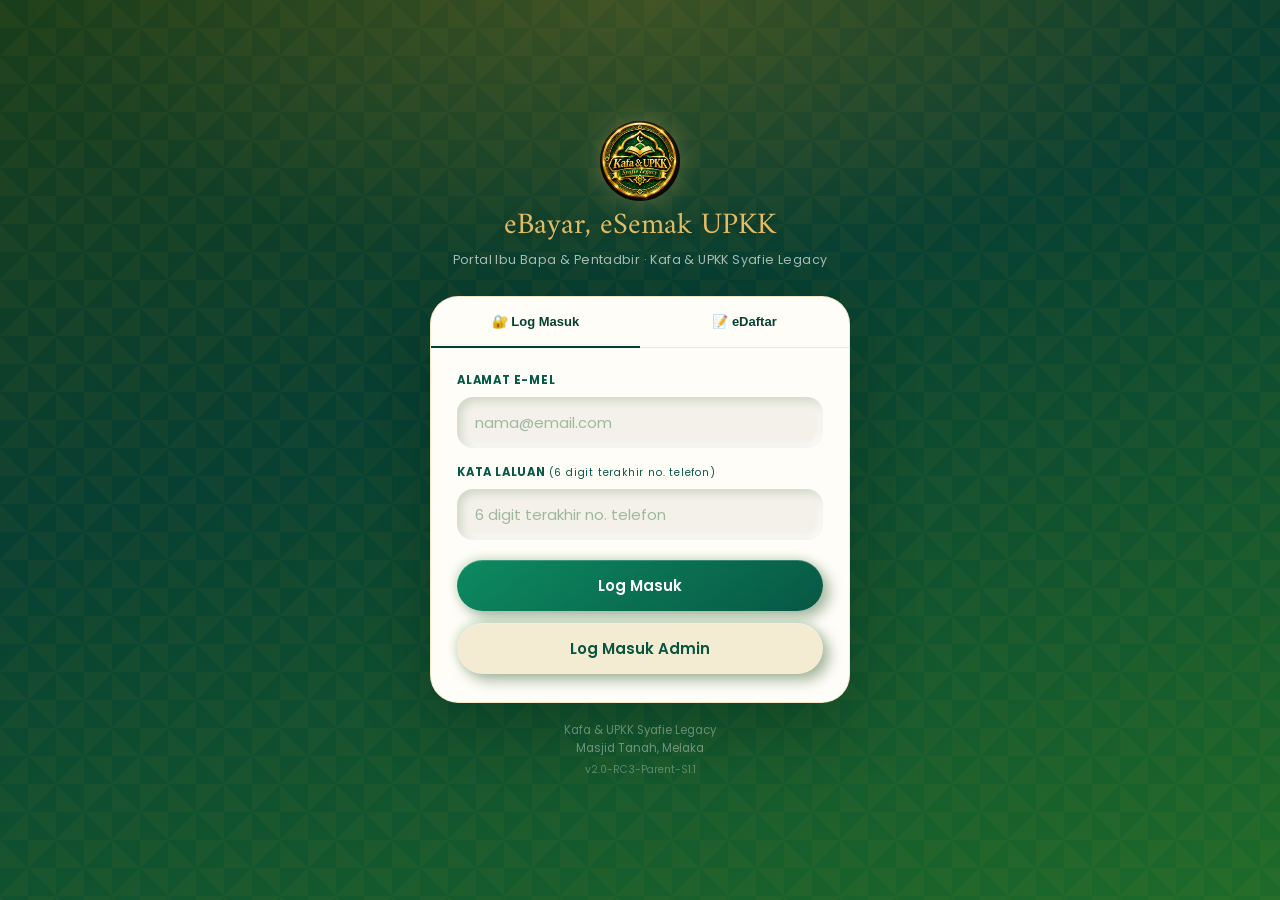
==== commit 7633c963: "fix(parent): preserve approved 2027-only sibling selection after session gate" ====
--- a/index.html
+++ b/index.html
@@ -18,7 +18,7 @@
   <script defer src="./parent-2027-config.js"></script>
   <script defer src="./parent-2027.js"></script>
   <script defer src="./parent-existing-2027-config.js?v=20261114-parent-v2"></script>
-  <script defer src="./parent-existing-2027.js?v=20261117-parent-s1"></script>
+  <script defer src="./parent-existing-2027.js?v=20261117-parent-s1-1"></script>
   <link rel="preconnect" href="https://fonts.googleapis.com">
   <link rel="preconnect" href="https://fonts.gstatic.com" crossorigin>
   <link href="https://fonts.googleapis.com/css2?family=Amiri:ital,wght@0,400;0,700;1,400&family=Poppins:wght@300;400;500;600;700&display=swap" rel="stylesheet">
@@ -2386,7 +2386,7 @@
 <script src="session-routing.js"></script>
 <script>
 // ── Config ─────────────────────────────────────
-const APP_VERSION = '2.0-RC3-Parent-S1';
+const APP_VERSION = '2.0-RC3-Parent-S1.1';
 const GAS_URL = 'https://script.google.com/macros/s/AKfycbwkM4yIRPDORVYM5qyDWVUuq3P37TnpjLa98KsJN-6bhn0Wp4Gr_iYgkz0YCAGCQEzajA/exec';
 
 const GF_URLS = {
@@ -3620,7 +3620,8 @@
   try {
     const previous = JSON.parse(sessionStorage.getItem('upkk_session') || 'null');
     const native2027EligibleChildIndices = Array.isArray(previous?.native2027EligibleChildIndices) ? previous.native2027EligibleChildIndices : [];
-    sessionStorage.setItem('upkk_session', JSON.stringify({ user: S.user, anakIdx: idx, expiresAt: Date.now() + 30*60*1000, native2027EligibleChildIndices }));
+    const native2027OtherChildEligible = previous?.native2027OtherChildEligible === true;
+    sessionStorage.setItem('upkk_session', JSON.stringify({ user: S.user, anakIdx: idx, expiresAt: Date.now() + 30*60*1000, native2027EligibleChildIndices, native2027OtherChildEligible }));
   } catch(e) {}
   const anak = S.user.anak[idx];
   renderChildSelector();
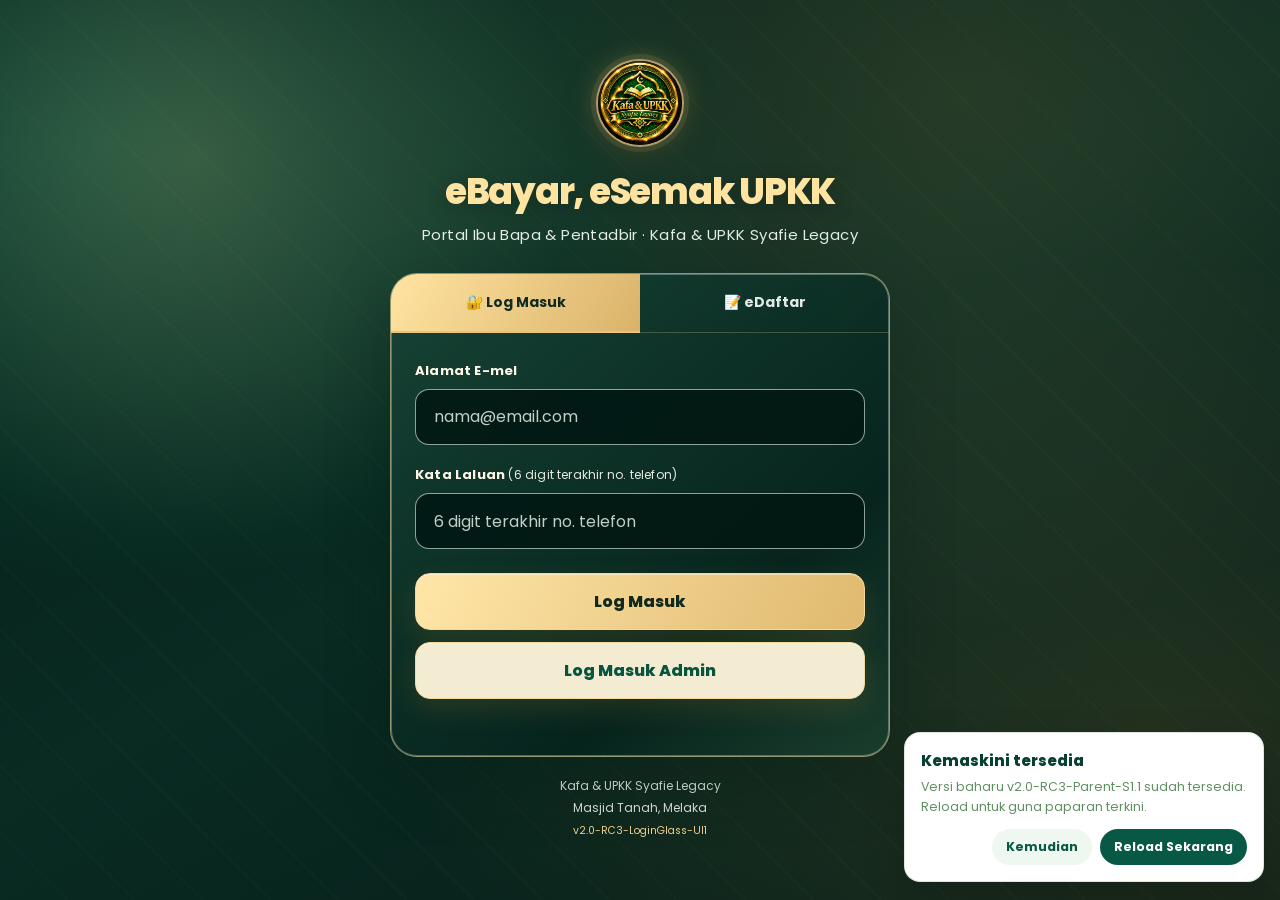
==== commit b8dd7df9: "style(login): apply approved accessible emerald-gold glass UI only" ====
--- a/index.html
+++ b/index.html
@@ -2102,6 +2102,111 @@
   #page-dashboard .yc,
   #page-dashboard .parent-side-nav button{transition:none!important}
 }
+
+/* UPKK SL V2 LOGIN GLASS UI1 (18 Nov 2026).
+   Styling only. No element IDs, links, authentication or event handlers changed. */
+#page-login {
+  isolation:isolate;
+  background:radial-gradient(ellipse at 8% 16%,rgba(26,125,95,.46),transparent 41%),
+             radial-gradient(ellipse at 90% 83%,rgba(192,145,62,.16),transparent 46%),
+             linear-gradient(150deg,#031b16 0%,#092b22 49%,#051b16 100%);
+  color:#f7fbf5;
+  padding:clamp(24px,5vw,54px) 18px;
+}
+#page-login::before {
+  background:radial-gradient(circle at 15% 18%,rgba(224,191,122,.20),transparent 29%),
+             repeating-linear-gradient(45deg,transparent 0 46px,rgba(240,210,144,.023) 47px 48px);
+  background-size:auto;
+  animation:upkkGlassAmbient 14s ease-in-out infinite alternate;
+}
+#page-login::after {
+  background:radial-gradient(ellipse at 75% 11%,rgba(215,171,83,.15),transparent 47%);
+  animation:upkkGlassAmbient 18s ease-in-out infinite alternate-reverse;
+}
+#page-login .login-wrap {max-width:500px;}
+#page-login .login-head {margin-bottom:25px;}
+#page-login .login-head img {
+  width:88px!important;height:88px!important;
+  border:2px solid rgba(242,211,144,.72);
+  box-shadow:0 0 0 5px rgba(228,190,112,.10),0 12px 36px rgba(0,0,0,.28);
+}
+#page-login .login-title {
+  font-family:var(--fb);font-weight:800;letter-spacing:-.035em;
+  font-size:clamp(27px,5.5vw,36px);color:#ffe3a1;
+  line-height:1.25;text-shadow:0 4px 22px rgba(0,0,0,.24);
+  margin-top:15px;
+}
+#page-login .login-sub {color:#e6eee9;font-size:clamp(13px,2.8vw,15px);line-height:1.65;margin-top:9px;}
+#page-login .login-card {
+  position:relative;
+  background:linear-gradient(140deg,rgba(24,68,54,.91),rgba(6,36,29,.94) 70%,rgba(27,63,47,.94));
+  -webkit-backdrop-filter:blur(16px);backdrop-filter:blur(16px);
+  border:1px solid rgba(230,190,114,.68);
+  border-radius:27px;overflow:hidden;
+  box-shadow:0 22px 65px rgba(0,0,0,.34),inset 0 1px rgba(255,242,209,.16);
+}
+#page-login .login-card::before {
+  content:'';position:absolute;inset:0;height:2px;z-index:0;pointer-events:none;
+  background:linear-gradient(90deg,transparent,rgba(255,223,145,.93),transparent);
+  transform:translateX(-100%);animation:upkkGlassShimmer 8s ease-in-out infinite;
+}
+#page-login .lc-tabs {border-bottom:1px solid rgba(244,217,160,.22);position:relative;}
+#page-login .lc-tab {
+  color:#e1eae5;font-family:var(--fb);font-size:14px;font-weight:700;
+  padding:19px 8px;min-height:56px;line-height:1.4;
+  border-bottom-color:transparent;
+}
+#page-login .lc-tab.active {
+  color:#122b20;background:linear-gradient(120deg,#ffe4a1,#dab36a);
+  border-bottom-color:#f0c36f;
+}
+#page-login .lc-tab:hover:not(.active){background:rgba(255,255,255,.08);color:#fff;}
+#page-login .lc-pane{padding:28px 24px 29px;}
+#page-login .fg{margin-bottom:20px;}
+#page-login .form-lbl{color:#fff8e8;font-size:13px;font-weight:700;letter-spacing:.015em;line-height:1.55;text-transform:none;}
+#page-login .form-lbl span{color:#e5e9e3!important;font-size:12px!important;line-height:1.5;}
+#page-login .form-inp{
+  color:#fffefa;background:rgba(2,24,19,.87);
+  border:1.5px solid rgba(210,229,217,.68);border-radius:14px;
+  box-shadow:none;font-size:16px;min-height:56px;
+}
+#page-login .form-inp::placeholder{color:#c1d0c7;opacity:1;}
+#page-login .form-inp:focus{
+  border-color:#ffe0a1;outline:3px solid rgba(240,194,100,.25);
+  outline-offset:1px;box-shadow:0 0 20px rgba(211,165,72,.12);
+}
+#page-login .btn-green,#page-login .btn-edaftar{
+  color:#12291d;background:linear-gradient(115deg,#ffe6a8,#dfb96f);
+  border:1px solid #f4d79b;border-radius:15px;min-height:57px;
+  font-family:var(--fb);font-size:16px;font-weight:800;
+  box-shadow:0 10px 28px rgba(180,128,42,.18),inset 0 1px rgba(255,255,255,.4);
+}
+#page-login .btn-green:hover:not(:disabled),#page-login .btn-edaftar:hover {
+  background:linear-gradient(115deg,#fff0c8,#e8c580);
+}
+#page-login .btn-green:active:not(:disabled),#page-login .btn-edaftar:active {transform:scale(.985);}
+#page-login .edaftar-ttl {color:#fff7de;font-size:16px;line-height:1.55;}
+#page-login .edaftar-warn {color:#fff0c6;background:rgba(74,54,13,.6);border-color:rgba(249,210,126,.45);font-size:12px;line-height:1.7;}
+#page-login .err-box{background:#fff0ee;color:#842116;border-left-color:#c74733;font-size:13px;line-height:1.5;}
+#page-login .login-foot{color:#d7e4dc;font-size:12px;line-height:1.8;}
+#page-login .login-foot .app-version{color:#efcf90;opacity:1;}
+#page-login :is(button,a,input):focus-visible {outline:3px solid #ffe3a0;outline-offset:3px;}
+@keyframes upkkGlassAmbient {from{opacity:.66;transform:translate3d(-1%,0,0)}to{opacity:1;transform:translate3d(1.5%,1%,0)}}
+@keyframes upkkGlassShimmer {0%,26%{transform:translateX(-100%)}55%,100%{transform:translateX(100%)}}
+@media(max-width:520px){
+  #page-login{padding:22px 15px;}
+  #page-login .login-head img{width:76px!important;height:76px!important;}
+  #page-login .login-card{border-radius:23px;}
+  #page-login .lc-pane{padding:23px 19px 25px;}
+  #page-login .lc-tab{font-size:13px;padding:16px 6px;}
+}
+@media(prefers-reduced-motion:reduce){
+  #page-login::before,#page-login::after,#page-login .login-card::before{animation:none!important;}
+}
+@media(prefers-reduced-transparency:reduce){
+  #page-login .login-card{background:#103b2e;-webkit-backdrop-filter:none;backdrop-filter:none;}
+}
+
 </style>
 </head>
 <body>
@@ -2386,7 +2491,7 @@
 <script src="session-routing.js"></script>
 <script>
 // ── Config ─────────────────────────────────────
-const APP_VERSION = '2.0-RC3-Parent-S1.1';
+const APP_VERSION = '2.0-RC3-LoginGlass-UI1';
 const GAS_URL = 'https://script.google.com/macros/s/AKfycbwkM4yIRPDORVYM5qyDWVUuq3P37TnpjLa98KsJN-6bhn0Wp4Gr_iYgkz0YCAGCQEzajA/exec';
 
 const GF_URLS = {
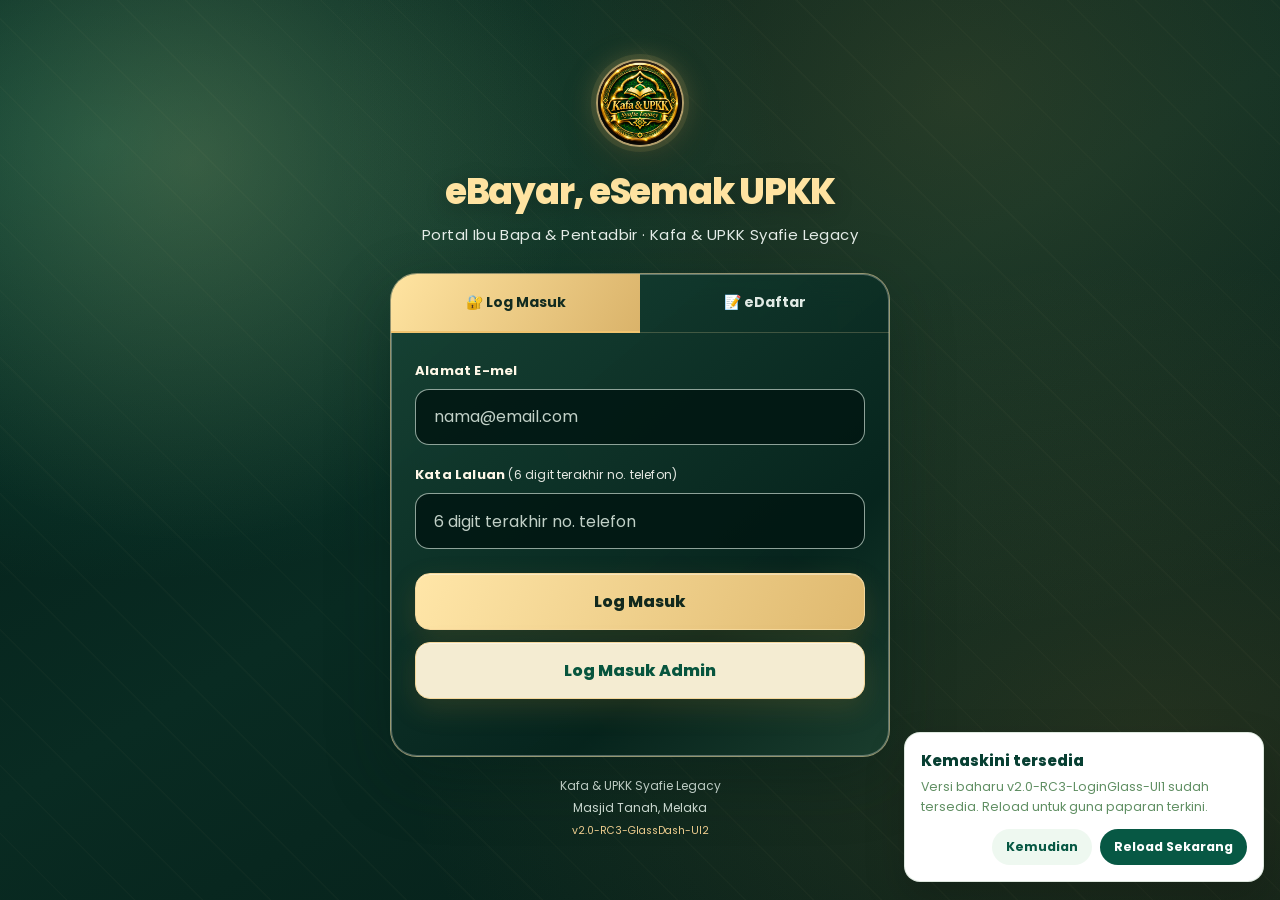
==== commit 747cb2cf: "style: unify dashboard glass palette and fix parent eBayar text contrast" ====
--- a/index.html
+++ b/index.html
@@ -2207,6 +2207,85 @@
   #page-login .login-card{background:#103b2e;-webkit-backdrop-filter:none;backdrop-filter:none;}
 }
 
+
+/* UPKK SL V2 GLASS DASH UI2 — visual styling only, no handlers changed. */
+#page-dashboard {
+  background:radial-gradient(ellipse at 10% 3%,rgba(26,130,88,.12),transparent 42%),
+    radial-gradient(ellipse at 91% 86%,rgba(206,158,71,.12),transparent 40%),
+    linear-gradient(145deg,#e8f2e9,#fffaf0 55%,#e6f2e8);
+}
+#page-dashboard .dash-hdr {
+  background:radial-gradient(ellipse at 8% 0%,rgba(43,165,114,.32),transparent 54%),
+    linear-gradient(140deg,#04261d,#0b6045 67%,#07372b);
+  border-bottom:2px solid rgba(244,203,117,.68);
+}
+#page-dashboard .hdr-greet{color:#f1f8f3}
+#page-dashboard .hdr-name{color:#ffe3a2}
+#page-dashboard .dash-body > .stu-card {
+  background:linear-gradient(130deg,#094634,#0c6649);
+  border:1px solid #d7b571;
+  box-shadow:0 15px 36px rgba(4,58,43,.18),inset 0 1px rgba(255,255,255,.14);
+}
+#page-dashboard .stu-card .stu-lbl{color:#ffe0a0}
+#page-dashboard .stu-card .stu-name{color:#fffdf6}
+#page-dashboard .stu-card .stu-sub{color:#ebf6ef}
+#page-dashboard .stu-card .stu-date{color:#fff5d7;background:rgba(255,232,173,.2)}
+#page-dashboard .act-btn {
+  border:1px solid rgba(192,154,81,.55);
+  box-shadow:0 12px 27px rgba(7,68,47,.12),inset 0 1px rgba(255,255,255,.89);
+}
+#page-dashboard .act-btn.gold {
+  background:linear-gradient(130deg,#fff0c4,#e5bb70);
+  border-color:#cda053;
+}
+#page-dashboard .act-btn.gold .act-lbl,
+#page-dashboard .act-btn.gold .act-desc,
+#page-dashboard .act-btn.gold .act-ico {
+  color:#173729!important;text-shadow:none!important;
+}
+#page-dashboard .act-btn.gre .act-lbl{color:#094a37}
+#page-dashboard .act-btn.gre .act-desc{color:#376b59}
+#page-dashboard .act-lbl{font-size:14px}
+#page-dashboard .act-desc{font-size:12px;line-height:1.4}
+#page-dashboard .sum-pill,
+#page-dashboard .yc,
+#page-dashboard .info-band {
+  border-color:rgba(184,146,70,.5);
+  box-shadow:0 10px 24px rgba(4,64,45,.1),inset 0 1px rgba(255,255,255,.9);
+}
+#page-dashboard .sum-val{color:#07553e}
+#page-admin:not(.adm-dark) {
+  background:radial-gradient(ellipse at 8% 2%,rgba(26,118,81,.13),transparent 42%),
+    radial-gradient(ellipse at 92% 90%,rgba(193,149,61,.12),transparent 47%),
+    linear-gradient(150deg,#e9f2e9,#fffbf0 55%,#e5f0e8);
+}
+#page-admin:not(.adm-dark) .adm-hdr{
+  background:radial-gradient(ellipse at 5% 0%,rgba(41,158,112,.29),transparent 54%),
+    linear-gradient(140deg,#04261c,#0b5741 68%,#063a2c);
+  border-bottom:2px solid rgba(239,196,102,.64);
+}
+#page-admin:not(.adm-dark) .adm-stat,
+#page-admin:not(.adm-dark) .adm-action-panel,
+#page-admin:not(.adm-dark) .adm-action-card {
+  border:1px solid rgba(197,158,85,.5);
+  box-shadow:0 12px 29px rgba(5,73,50,.09),inset 0 1px rgba(255,255,255,.92);
+}
+#page-admin:not(.adm-dark) .adm-stat{
+  background:linear-gradient(145deg,rgba(255,254,248,.98),rgba(239,249,239,.94));
+}
+#page-admin:not(.adm-dark) .adm-stat-val{color:#074c37;font-weight:800}
+#page-admin:not(.adm-dark) .adm-tab.active{
+  background:linear-gradient(115deg,#ffebb9,#dcb56d);
+  color:#153629;border-color:#d6b26d;
+}
+#page-dashboard :is(button,a,input,select):focus-visible,
+#page-admin:not(.adm-dark) :is(button,a,input,select):focus-visible {
+  outline:3px solid #b7862e;outline-offset:3px;
+}
+@media(prefers-reduced-motion:reduce){
+  #page-dashboard .act-btn,#page-admin:not(.adm-dark) .adm-stat{transition:none!important}
+}
+
 </style>
 </head>
 <body>
@@ -2491,7 +2570,7 @@
 <script src="session-routing.js"></script>
 <script>
 // ── Config ─────────────────────────────────────
-const APP_VERSION = '2.0-RC3-LoginGlass-UI1';
+const APP_VERSION = '2.0-RC3-GlassDash-UI2';
 const GAS_URL = 'https://script.google.com/macros/s/AKfycbwkM4yIRPDORVYM5qyDWVUuq3P37TnpjLa98KsJN-6bhn0Wp4Gr_iYgkz0YCAGCQEzajA/exec';
 
 const GF_URLS = {
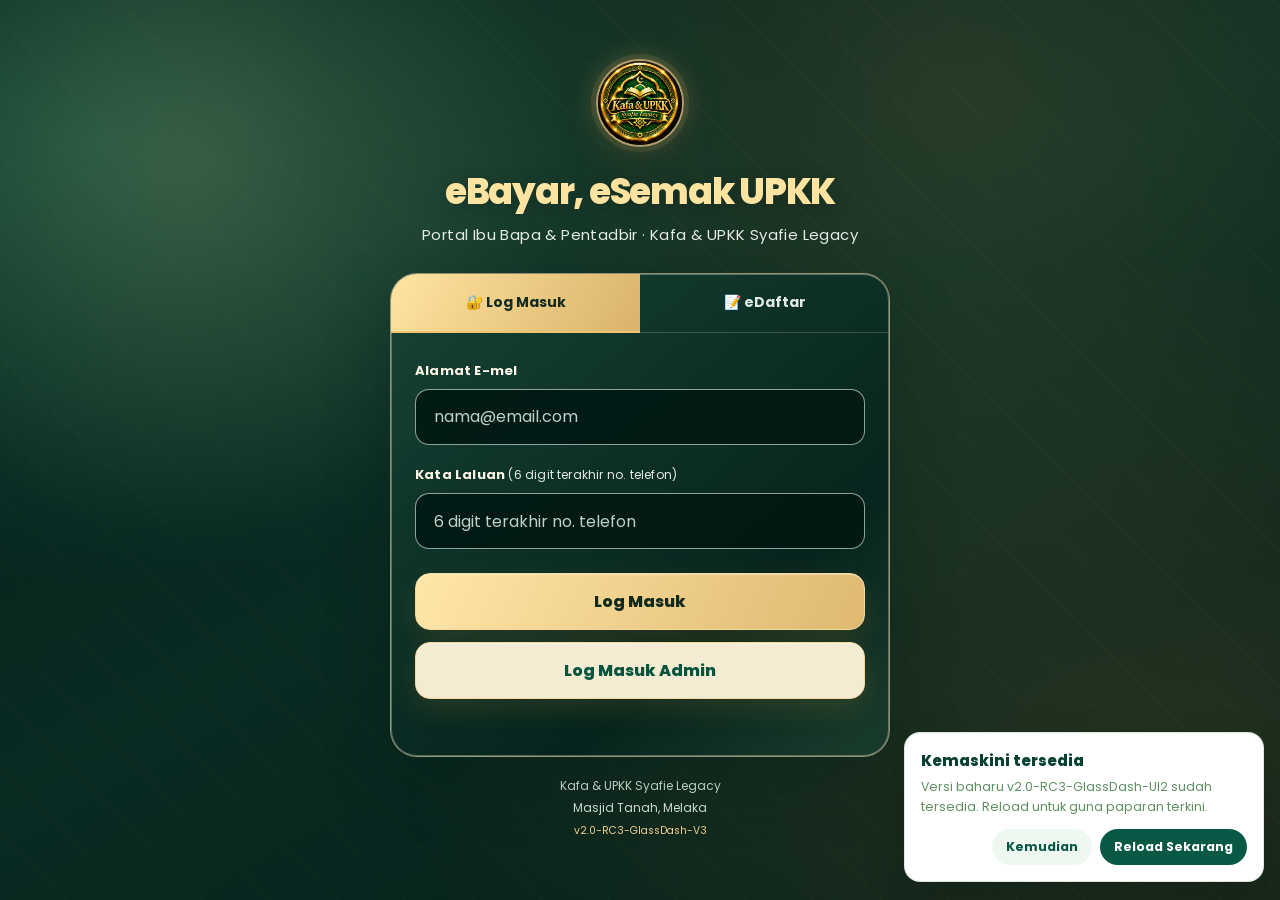
==== commit 55ab12fa: "style(dashboard): premium dark emerald glass for Parent and Admin; preserve handlers" ====
--- a/index.html
+++ b/index.html
@@ -2286,6 +2286,147 @@
   #page-dashboard .act-btn,#page-admin:not(.adm-dark) .adm-stat{transition:none!important}
 }
 
+
+/* UPKK V2 PREMIUM GLASS DASH V3 — VISUAL ONLY. All existing DOM, auth, actions retained. */
+#page-dashboard{
+  background:radial-gradient(ellipse at 5% 8%,rgba(37,130,96,.34),transparent 47%),
+    radial-gradient(ellipse at 96% 64%,rgba(216,160,69,.20),transparent 46%),
+    linear-gradient(150deg,#031d18 0%,#0b3d30 46%,#06261f 100%)!important;
+  color:#f7f7ee;
+}
+#page-dashboard .dash-hdr {
+  border-bottom:1px solid rgba(255,218,148,.75);
+  background:linear-gradient(130deg,#021b16,#0c5a42 66%,#123c2e);
+  box-shadow:0 14px 30px rgba(0,0,0,.3);
+}
+#page-dashboard .hdr-greet,#page-dashboard .hdr-title{color:#fff6df}
+#page-dashboard .hdr-name{color:#ffe1a0}
+#page-dashboard .dash-body{color:#f5f8ed}
+#page-dashboard .sec-ttl{color:#fff0c9!important;font-size:clamp(14px,3.5vw,18px);letter-spacing:.01em;text-transform:none}
+#page-dashboard .sec-ttl::before{background:linear-gradient(#ffe9b5,#c59844)}
+#page-dashboard .child-picker-control{
+  background:linear-gradient(135deg,rgba(255,255,252,.97),rgba(237,250,239,.95));
+  border:1.5px solid rgba(246,209,141,.85);
+  box-shadow:0 12px 28px rgba(0,0,0,.25),inset 0 1px #fff;
+}
+#page-dashboard .anak-pill{border-color:rgba(242,205,136,.78);background:#fff9eb;color:#124b37}
+#page-dashboard .anak-pill.active{background:linear-gradient(125deg,#ffebbb,#deb36a);color:#143827}
+#page-dashboard .dash-body > .stu-card {
+  border:1.5px solid rgba(255,218,152,.73);
+  background:radial-gradient(circle at 90% 7%,rgba(215,175,91,.20),transparent 52%),
+    linear-gradient(132deg,rgba(12,92,66,.95),rgba(4,46,36,.95));
+  box-shadow:0 20px 41px rgba(0,0,0,.27),inset 0 1px rgba(255,255,255,.18);
+  -webkit-backdrop-filter:blur(12px);backdrop-filter:blur(12px);
+  border-radius:23px;
+}
+#page-dashboard .stu-card .stu-name{color:#fffef8}
+#page-dashboard .stu-card .stu-lbl{color:#ffe4aa}
+#page-dashboard .stu-card .stu-sub{color:#edf7ee}
+#page-dashboard .stu-card .stu-date{background:rgba(254,223,150,.2);color:#fff4d3}
+#page-dashboard .act-row {
+  padding:15px;border-radius:24px;
+  border:1px solid rgba(236,196,112,.45);
+  background:linear-gradient(135deg,rgba(255,251,237,.15),rgba(180,219,187,.09));
+  box-shadow:0 13px 36px rgba(0,0,0,.20),inset 0 1px rgba(255,255,255,.16);
+  -webkit-backdrop-filter:blur(12px);backdrop-filter:blur(12px);
+}
+#page-dashboard .act-btn.gold {
+  background:linear-gradient(130deg,#ffedbf,#dfb66f)!important;border:1px solid #f5d996;
+}
+#page-dashboard .act-btn.gold :is(.act-lbl,.act-desc,.act-ico){color:#193a2d!important;text-shadow:none!important}
+#page-dashboard .act-btn.gre {
+  background:linear-gradient(130deg,#f4fff2,#d1eddd)!important;
+  border:1px solid #badbbf;
+}
+#page-dashboard .act-btn.gre :is(.act-lbl,.act-ico){color:#104c39!important}
+#page-dashboard .act-btn.gre .act-desc{color:#315d4d!important}
+#page-dashboard .dash-summary{gap:10px}
+#page-dashboard .sum-pill {
+  background:linear-gradient(145deg,rgba(255,252,239,.97),rgba(231,247,235,.95))!important;
+  border:1px solid rgba(233,194,120,.78);
+  border-radius:19px;min-height:94px;
+  display:flex;flex-direction:column;align-items:center;justify-content:center;
+  box-shadow:0 12px 28px rgba(0,0,0,.19);
+}
+#page-dashboard .sum-val{color:#07583f;font-size:clamp(22px,5vw,30px)}
+#page-dashboard .sum-lbl{color:#315747;font-size:11px}
+#page-dashboard .yc {
+  background:linear-gradient(150deg,rgba(255,254,248,.97),rgba(236,247,238,.93))!important;
+  color:#114534!important;
+  border:1px solid rgba(232,195,126,.66);
+  border-top:3px solid #ca9c50;border-radius:17px;
+  box-shadow:0 10px 24px rgba(0,0,0,.18);
+}
+#page-dashboard .yc.ok{border-top-color:#2ba474}
+#page-dashboard .yc.tgu{border-top-color:#d49c3d}
+#page-dashboard .yc.blm{border-top-color:#849e94}
+#page-dashboard .yc .ym{color:#0a5540}
+#page-dashboard .info-band{background:rgba(255,247,218,.95);color:#3b402d;border:1px solid #e6cc91;border-left:4px solid #d2a24c}
+#page-dashboard .legend .leg-item,#page-dashboard .dash-foot{color:#ebf2e6}
+#page-dashboard .upkk-mosque-banner{border:1px solid rgba(245,209,137,.65);box-shadow:0 15px 35px rgba(0,0,0,.26);border-radius:22px}
+#page-dashboard .parent-side-nav button:not(.side-current){color:#f4f9f4}
+#page-dashboard .dash-body .clay{border-color:rgba(228,195,131,.5)}
+/* Admin: dark stage, readable light glass cards and gold-on-emerald navigation. */
+#page-admin:not(.adm-dark){
+  background:radial-gradient(ellipse at 7% 10%,rgba(38,129,92,.25),transparent 45%),
+    radial-gradient(ellipse at 96% 82%,rgba(204,150,61,.17),transparent 41%),
+    linear-gradient(146deg,#041e19,#0c3f32 51%,#05271f)!important;
+  color:#f6f9ef;
+}
+#page-admin:not(.adm-dark) .adm-hdr{
+  background:radial-gradient(ellipse at 10% 4%,rgba(43,148,101,.26),transparent 53%),
+    linear-gradient(120deg,#021c16,#0c5942 70%,#113a2c);
+  border-bottom:1px solid rgba(242,201,117,.72);
+}
+#page-admin:not(.adm-dark) .upkk-admin-view-title,
+#page-admin:not(.adm-dark) .adm-sec-ttl{
+  color:#ffe6aa!important;border-left-color:#d8b16e;
+  text-shadow:0 2px 14px rgba(0,0,0,.16);
+}
+#page-admin:not(.adm-dark) .adm-tab-bar{
+  background:rgba(3,38,29,.94);border-bottom:1px solid rgba(231,187,100,.51);
+  -webkit-backdrop-filter:blur(12px);backdrop-filter:blur(12px);
+}
+#page-admin:not(.adm-dark) .adm-tab{color:#ecf4e9}
+#page-admin:not(.adm-dark) .adm-tab.active{
+  background:linear-gradient(115deg,#ffe5a5,#d7ab5f);color:#163b2c;border-bottom-color:#edc785;
+}
+#page-admin:not(.adm-dark) :is(.adm-stat,.adm-bc,.adm-chart-wrap,.adm-murid-item,.upkk-admin-payment-row){
+  background:linear-gradient(143deg,rgba(255,254,248,.97),rgba(235,247,237,.93))!important;
+  color:#133f30!important;border:1px solid rgba(235,197,129,.75)!important;
+  box-shadow:0 12px 30px rgba(0,0,0,.22),inset 0 1px rgba(255,255,255,.96);
+  border-radius:20px;
+}
+#page-admin:not(.adm-dark) .adm-stat{min-height:120px;padding:19px 17px}
+#page-admin:not(.adm-dark) .adm-stat-val{color:#08553e;font-size:clamp(22px,4vw,30px)}
+#page-admin:not(.adm-dark) .adm-stat-lbl{color:#37624d;font-size:12px;line-height:1.5}
+#page-admin:not(.adm-dark) .adm-action-panel{
+  background:linear-gradient(130deg,rgba(9,80,58,.96),rgba(4,41,33,.96))!important;
+  border:1px solid rgba(246,209,137,.66);border-radius:23px;color:#fffbea;
+  box-shadow:0 17px 35px rgba(0,0,0,.22);
+}
+#page-admin:not(.adm-dark) .adm-action-panel .adm-action-card{
+  border:1px solid rgba(244,212,153,.5);
+}
+#page-admin:not(.adm-dark) .upkk-admin-note{background:#fff8e7;color:#325849;border-color:#e8c988}
+#page-admin:not(.adm-dark) .adm-body :is(input,select,textarea){color:#173f30}
+#page-admin:not(.adm-dark) .adm-body :is(input,select,textarea)::placeholder{color:#647a6d}
+#page-admin:not(.adm-dark) .adm-body :is(.adm-bc,.adm-stat,.adm-chart-wrap) :is(span,small,p){text-shadow:none}
+#page-admin:not(.adm-dark) .upkk-admin-menu-btn.active{
+  background:linear-gradient(110deg,#ffe6ad,#d8af66);color:#143b2a;
+}
+#page-dashboard :is(button,a,input,select):focus-visible,
+#page-admin:not(.adm-dark) :is(button,a,input,select):focus-visible{
+  outline:3px solid #ffe3a1;outline-offset:3px;
+}
+@media(prefers-reduced-transparency:reduce){
+  #page-dashboard .act-row,#page-dashboard .dash-body > .stu-card{backdrop-filter:none;-webkit-backdrop-filter:none}
+  #page-dashboard .act-row{background:#174b3b}
+}
+@media(prefers-reduced-motion:reduce){
+  #page-dashboard .act-btn,#page-dashboard .yc,#page-admin:not(.adm-dark) .adm-stat{transition:none!important}
+}
+
 </style>
 </head>
 <body>
@@ -2570,7 +2711,7 @@
 <script src="session-routing.js"></script>
 <script>
 // ── Config ─────────────────────────────────────
-const APP_VERSION = '2.0-RC3-GlassDash-UI2';
+const APP_VERSION = '2.0-RC3-GlassDash-V3';
 const GAS_URL = 'https://script.google.com/macros/s/AKfycbwkM4yIRPDORVYM5qyDWVUuq3P37TnpjLa98KsJN-6bhn0Wp4Gr_iYgkz0YCAGCQEzajA/exec';
 
 const GF_URLS = {
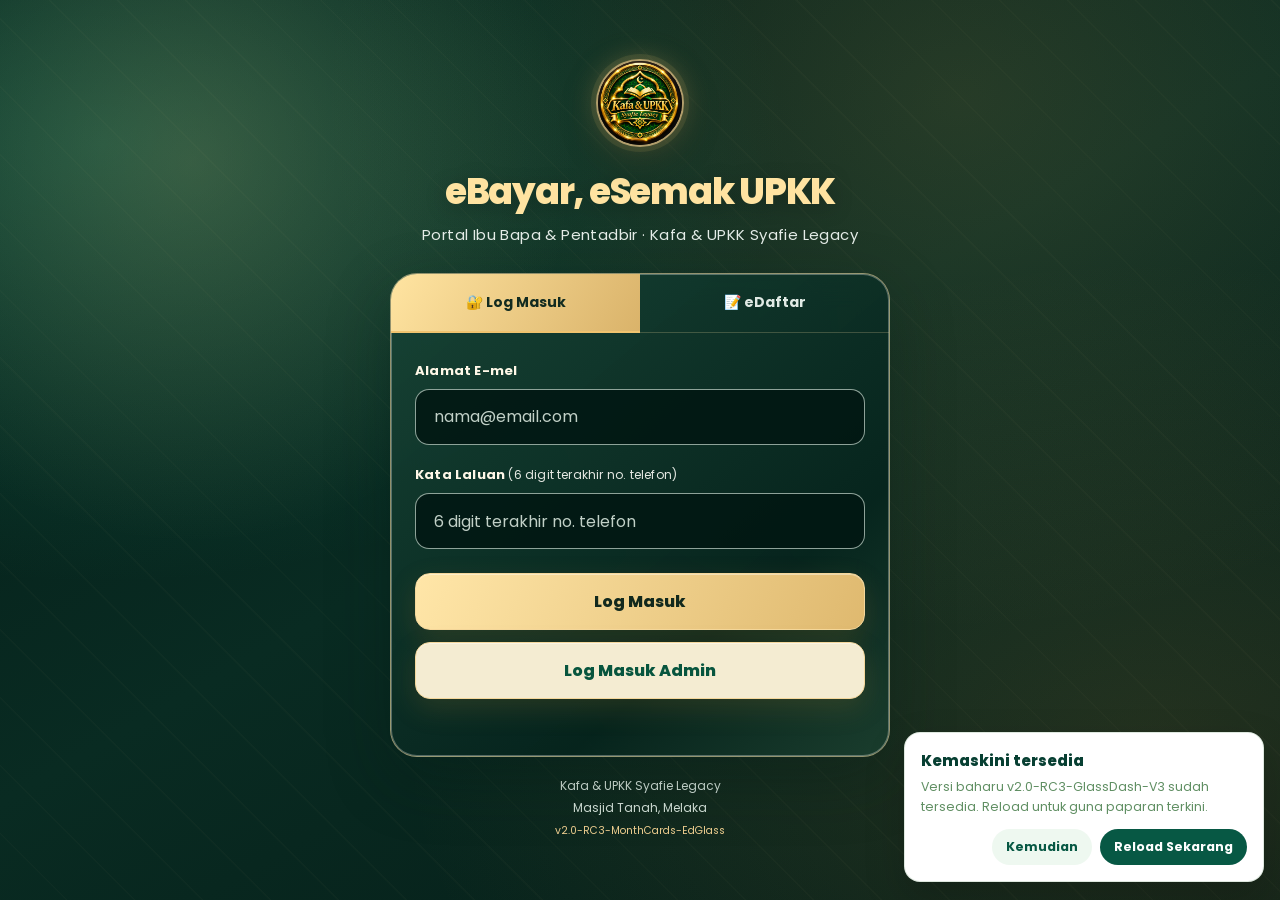
==== commit 4a8817fb: "ui: style Native 2027 monthly cards like Legacy V1 and refresh script version" ====
--- a/index.html
+++ b/index.html
@@ -13,7 +13,7 @@
   <link rel="manifest" href="manifest.json">
   <!-- Native Admin 2027 integration staged CLOSED: config enabled=false; Legacy login unchanged. -->
   <script defer src="./admin-2027-config.js?v=20261116-g23-r2"></script>
-  <script defer src="./admin-2027.js?v=20261117-admin-d6-1"></script>
+  <script defer src="./admin-2027.js?v=20261118-monthcards-v1"></script>
   <!-- Parent Native 2027 staged CLOSED until versioned pilot GAS is verified. -->
   <script defer src="./parent-2027-config.js"></script>
   <script defer src="./parent-2027.js"></script>
@@ -2427,6 +2427,41 @@
   #page-dashboard .act-btn,#page-dashboard .yc,#page-admin:not(.adm-dark) .adm-stat{transition:none!important}
 }
 
+
+/* Native 2027 month cards: align with V1 2026 design, independent dataset. */
+#page-admin .upkk-admin-2027-month-grid{
+  width:100%;grid-template-columns:repeat(2,minmax(0,1fr));
+  gap:11px;margin:15px 0 22px;
+}
+@media(min-width:730px){
+  #page-admin .upkk-admin-2027-month-grid{grid-template-columns:repeat(3,minmax(0,1fr));}
+}
+@media(min-width:1170px){
+  #page-admin .upkk-admin-2027-month-grid{grid-template-columns:repeat(4,minmax(0,1fr));}
+}
+#page-admin .upkk-admin-2027-month-card{
+  cursor:default;color:#124332;
+  border:1px solid rgba(224,184,109,.85);
+  border-top:3px solid #c69d56;
+  border-radius:19px;padding:14px;min-height:172px;
+  background:linear-gradient(145deg,#fffdf6,#e9f4ea);
+  box-shadow:0 11px 27px rgba(0,0,0,.16),inset 0 1px #fff;
+  text-align:left;
+}
+#page-admin .upkk-admin-2027-month-card:hover{transform:none;}
+#page-admin .upkk-admin-2027-month-card .adm-bc-m{color:#0b513b;font-size:13px;}
+#page-admin .upkk-admin-2027-month-card .adm-bc-pct{color:#154b38;background:#f7e7bf;font-size:11px;}
+#page-admin .upkk-admin-2027-month-card .adm-bc-lbl{color:#365947;font-size:10px;}
+#page-admin .upkk-admin-2027-month-card .adm-bc-val{color:#07523c;font-size:21px;}
+#page-admin .upkk-admin-2027-month-card .adm-progress{background:#d7e3d8;height:9px;}
+#page-admin .upkk-admin-2027-month-card .adm-progress-bar{background:linear-gradient(90deg,#0d7957,#d0a45c);min-width:0;}
+#page-admin .upkk-admin-2027-month-extra{margin-top:11px;padding-top:9px;border-top:1px solid #d6dfd4;display:grid;gap:5px;}
+#page-admin .upkk-admin-2027-month-extra-row{display:flex;align-items:center;justify-content:space-between;gap:9px;color:#385946;font-size:11px;line-height:1.45;}
+#page-admin .upkk-admin-2027-month-extra-row strong{color:#0c513a;font-size:12px;font-variant-numeric:tabular-nums;}
+#page-admin.adm-dark .upkk-admin-2027-month-card{background:linear-gradient(140deg,#203b30,#142b23);border-color:#bc9c61;color:#f7f7ed;}
+#page-admin.adm-dark .upkk-admin-2027-month-card :is(.adm-bc-m,.adm-bc-lbl,.adm-bc-val,.upkk-admin-2027-month-extra-row,.upkk-admin-2027-month-extra-row strong){color:#f2f7ea;}
+@media(max-width:380px){#page-admin .upkk-admin-2027-month-grid{grid-template-columns:1fr;}}
+
 </style>
 </head>
 <body>
@@ -2711,7 +2746,7 @@
 <script src="session-routing.js"></script>
 <script>
 // ── Config ─────────────────────────────────────
-const APP_VERSION = '2.0-RC3-GlassDash-V3';
+const APP_VERSION = '2.0-RC3-MonthCards-EdGlass';
 const GAS_URL = 'https://script.google.com/macros/s/AKfycbwkM4yIRPDORVYM5qyDWVUuq3P37TnpjLa98KsJN-6bhn0Wp4Gr_iYgkz0YCAGCQEzajA/exec';
 
 const GF_URLS = {
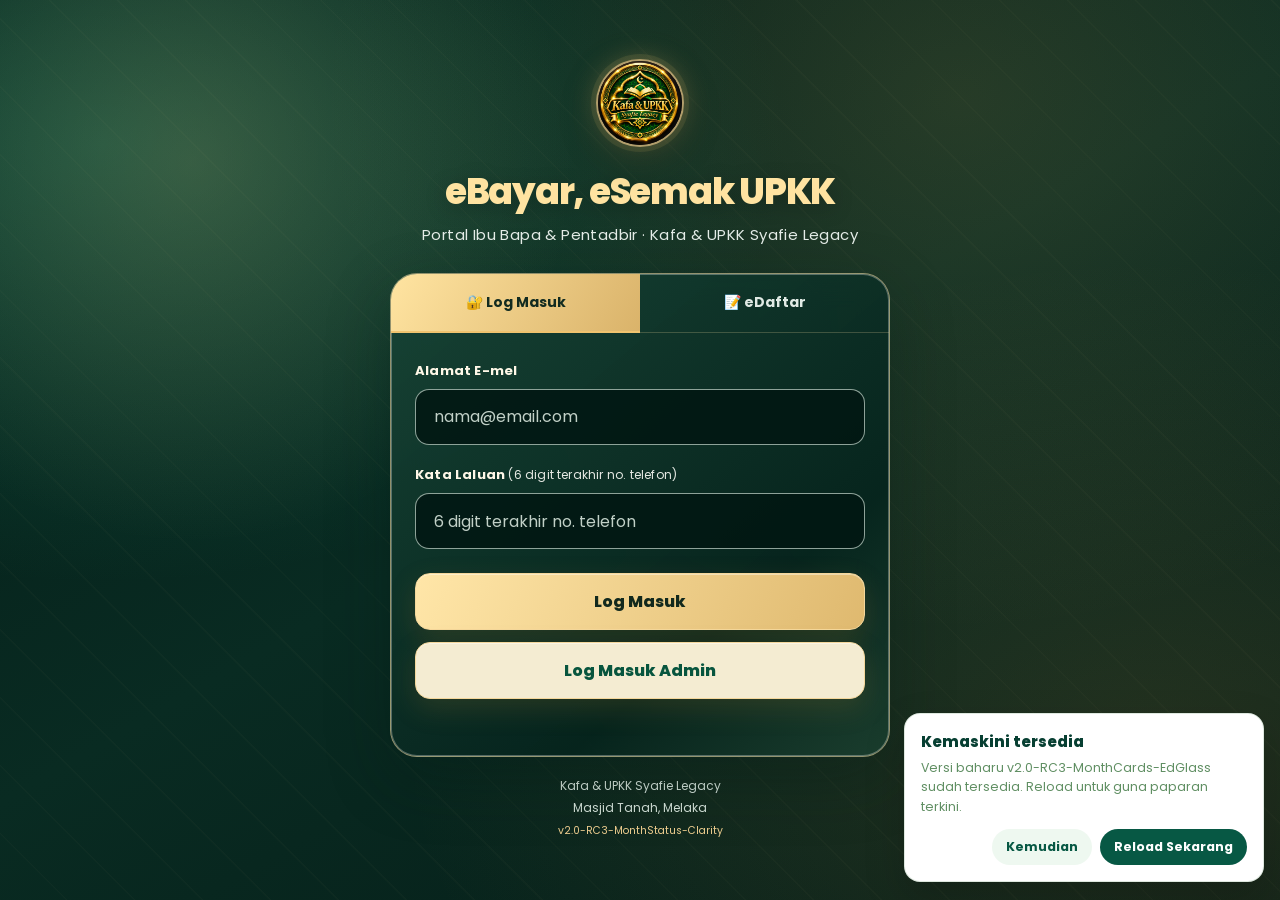
==== commit 330a6316: "chore(ui): ship clarified Native 2027 monthly labels with versioned script" ====
--- a/index.html
+++ b/index.html
@@ -13,7 +13,7 @@
   <link rel="manifest" href="manifest.json">
   <!-- Native Admin 2027 integration staged CLOSED: config enabled=false; Legacy login unchanged. -->
   <script defer src="./admin-2027-config.js?v=20261116-g23-r2"></script>
-  <script defer src="./admin-2027.js?v=20261118-monthcards-v1"></script>
+  <script defer src="./admin-2027.js?v=20261118-monthstatus-clarity"></script>
   <!-- Parent Native 2027 staged CLOSED until versioned pilot GAS is verified. -->
   <script defer src="./parent-2027-config.js"></script>
   <script defer src="./parent-2027.js"></script>
@@ -2746,7 +2746,7 @@
 <script src="session-routing.js"></script>
 <script>
 // ── Config ─────────────────────────────────────
-const APP_VERSION = '2.0-RC3-MonthCards-EdGlass';
+const APP_VERSION = '2.0-RC3-MonthStatus-Clarity';
 const GAS_URL = 'https://script.google.com/macros/s/AKfycbwkM4yIRPDORVYM5qyDWVUuq3P37TnpjLa98KsJN-6bhn0Wp4Gr_iYgkz0YCAGCQEzajA/exec';
 
 const GF_URLS = {
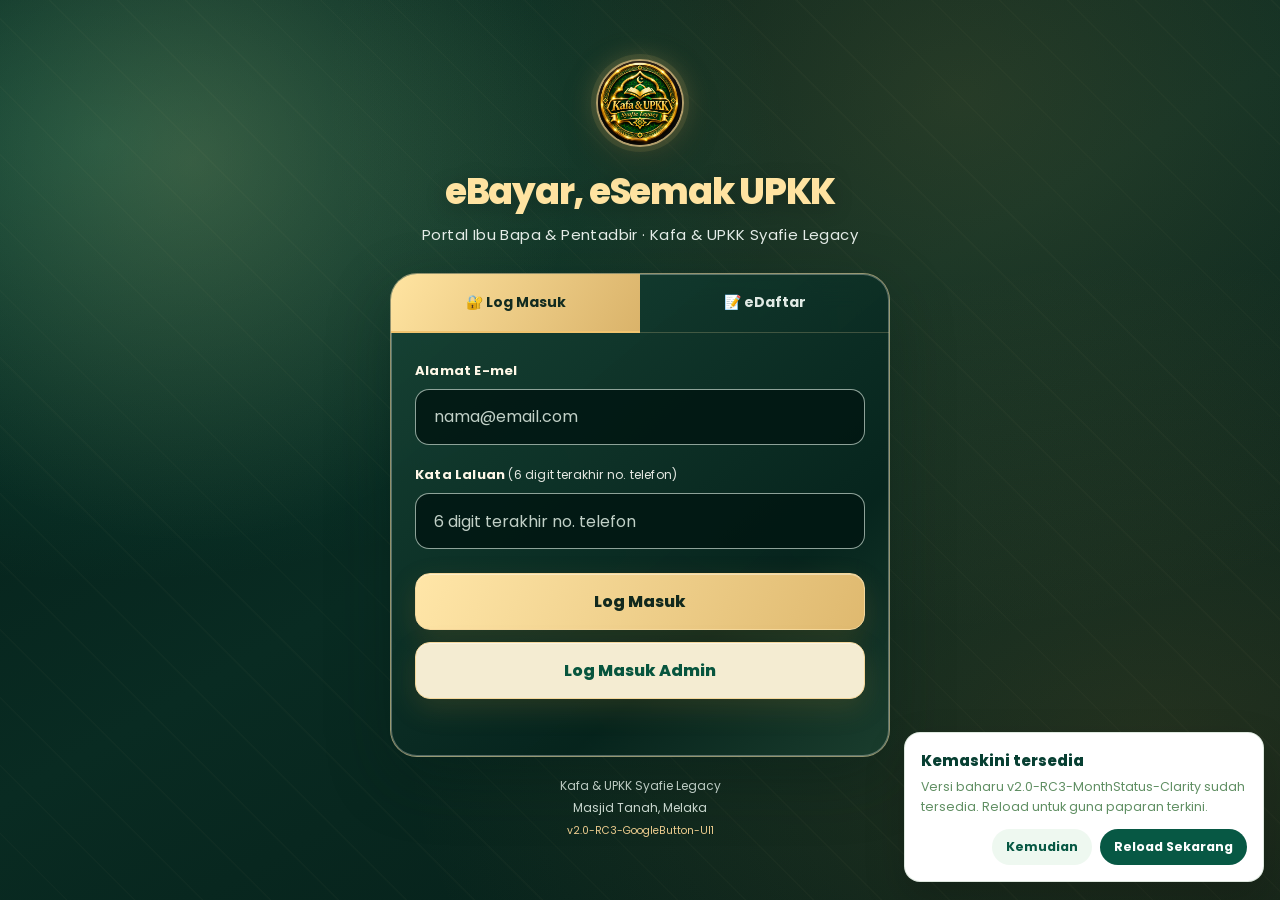
==== commit 3a13c6a6: "style(auth): premium Google logo login button and frontend version bump" ====
--- a/index.html
+++ b/index.html
@@ -13,7 +13,7 @@
   <link rel="manifest" href="manifest.json">
   <!-- Native Admin 2027 integration staged CLOSED: config enabled=false; Legacy login unchanged. -->
   <script defer src="./admin-2027-config.js?v=20261116-g23-r2"></script>
-  <script defer src="./admin-2027.js?v=20261118-monthstatus-clarity"></script>
+  <script defer src="./admin-2027.js?v=20261118-google-button-ui1"></script>
   <!-- Parent Native 2027 staged CLOSED until versioned pilot GAS is verified. -->
   <script defer src="./parent-2027-config.js"></script>
   <script defer src="./parent-2027.js"></script>
@@ -2462,6 +2462,21 @@
 #page-admin.adm-dark .upkk-admin-2027-month-card :is(.adm-bc-m,.adm-bc-lbl,.adm-bc-val,.upkk-admin-2027-month-extra-row,.upkk-admin-2027-month-extra-row strong){color:#f2f7ea;}
 @media(max-width:380px){#page-admin .upkk-admin-2027-month-grid{grid-template-columns:1fr;}}
 
+
+/* Admin Google sign-in button — visual identity only, callback unchanged. */
+#native-admin-google.upkk-google-signin{
+  display:flex;align-items:center;justify-content:center;gap:12px;
+  width:100%;min-height:56px;padding:13px 18px;
+  background:linear-gradient(125deg,#fffefb,#f4efe2)!important;
+  color:#173b2d!important;
+  border:1.5px solid rgba(223,192,126,.9)!important;border-radius:15px;
+  font-weight:800;letter-spacing:.005em;
+  box-shadow:0 8px 21px rgba(0,0,0,.13);
+}
+#native-admin-google.upkk-google-signin svg{display:block;flex:0 0 23px;width:23px;height:23px}
+#native-admin-google.upkk-google-signin:focus-visible{outline:3px solid #ffe0a0;outline-offset:3px}
+#native-admin-google.upkk-google-signin:disabled{opacity:.66;cursor:wait}
+
 </style>
 </head>
 <body>
@@ -2746,7 +2761,7 @@
 <script src="session-routing.js"></script>
 <script>
 // ── Config ─────────────────────────────────────
-const APP_VERSION = '2.0-RC3-MonthStatus-Clarity';
+const APP_VERSION = '2.0-RC3-GoogleButton-UI1';
 const GAS_URL = 'https://script.google.com/macros/s/AKfycbwkM4yIRPDORVYM5qyDWVUuq3P37TnpjLa98KsJN-6bhn0Wp4Gr_iYgkz0YCAGCQEzajA/exec';
 
 const GF_URLS = {
